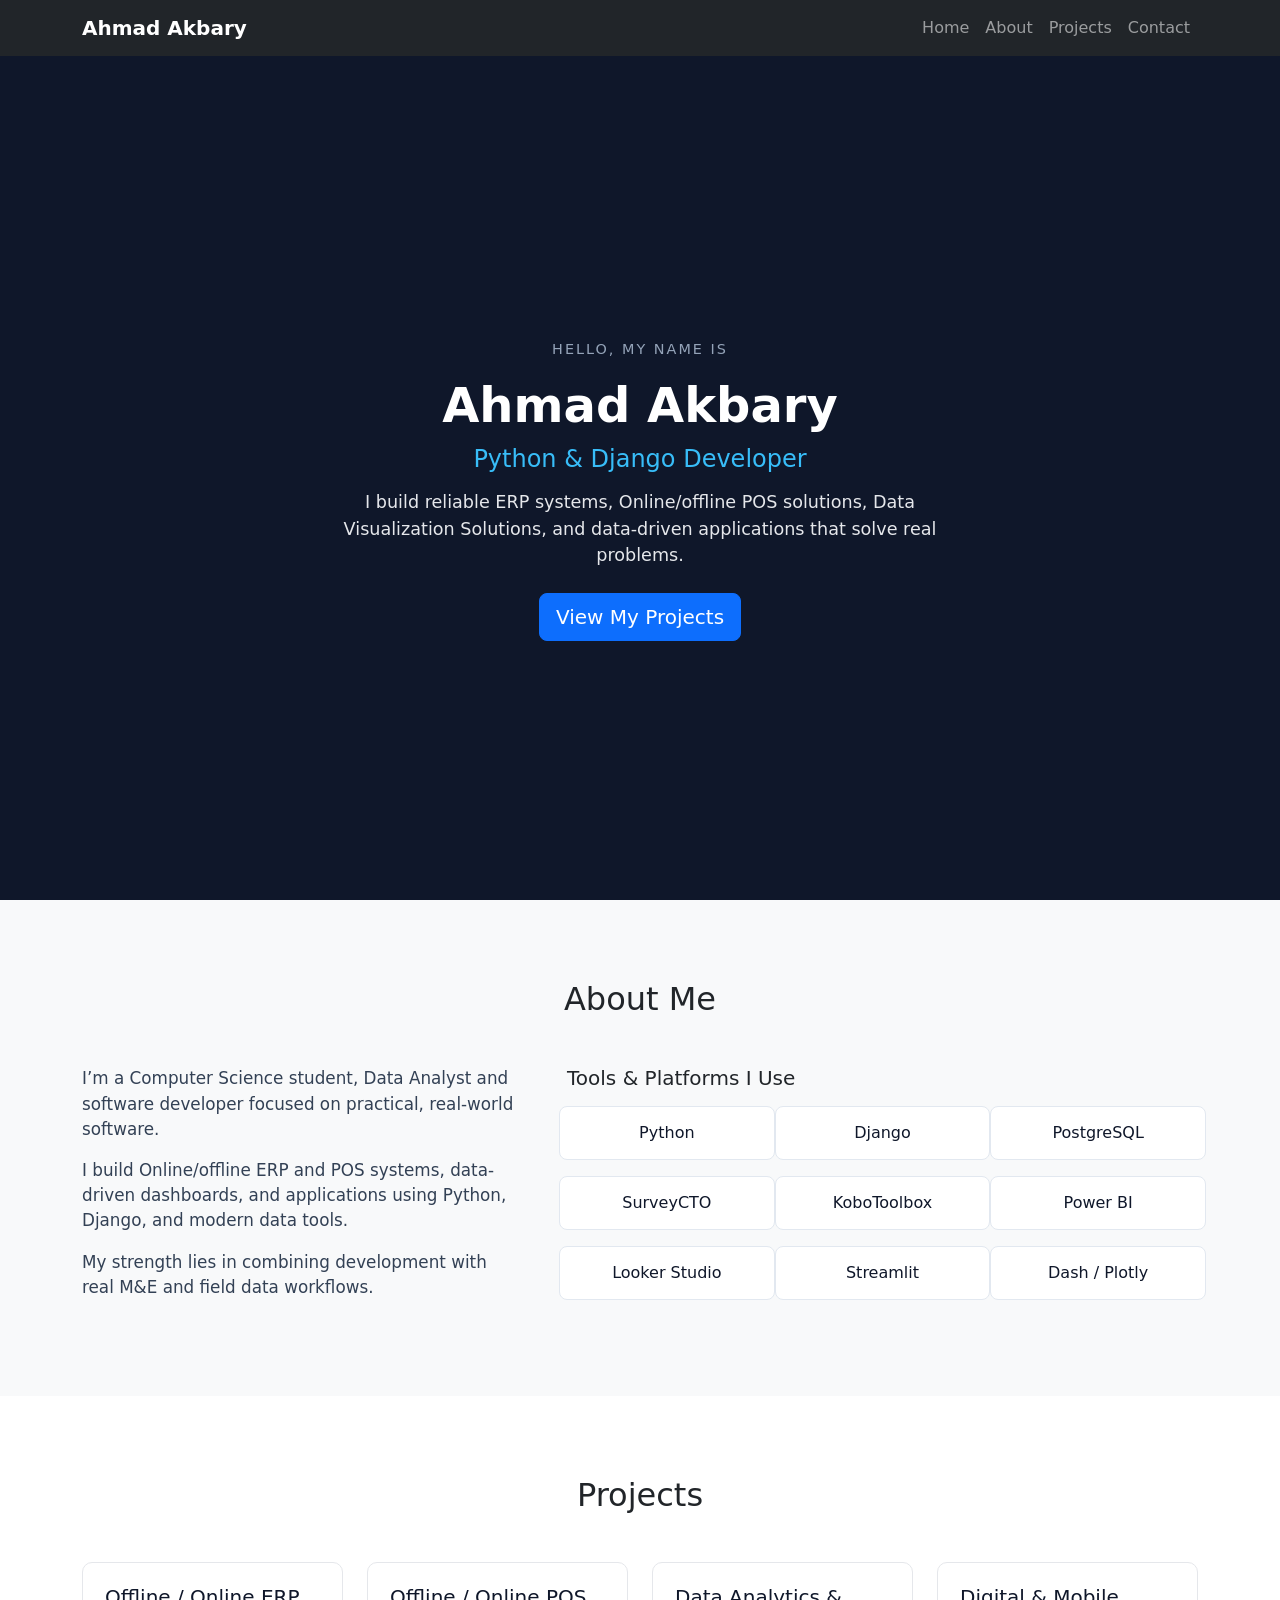
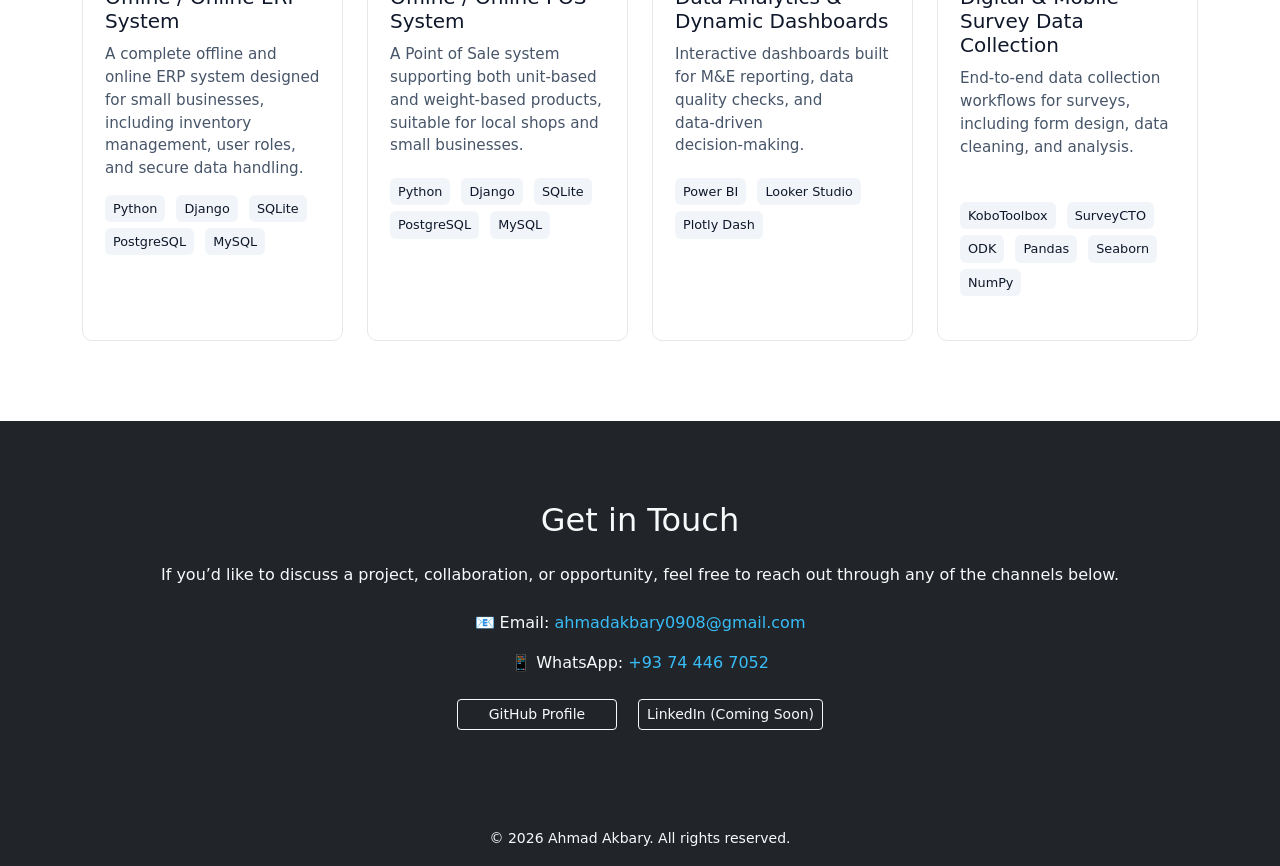
==== index.html @ eafe8f6f "Improve contact section with emai, WhatsApp, and github profile" ====
<!DOCTYPE html>
<html lang="en">
<head>
    <meta charset="UTF-8">
    <meta name="viewport" content="width=device-width, initial-scale=1.0">

    <title>Ahmad Akbary | Portfolio</title>

    <!-- Bootstrap CSS -->
    <link
        href="https://cdn.jsdelivr.net/npm/bootstrap@5.3.3/dist/css/bootstrap.min.css"
        rel="stylesheet"
    >

    <!-- Custom CSS -->
    <link rel="stylesheet" href="css/style.css">
</head>
<body>

<!-- ================= NAVBAR ================= -->
<nav class="navbar navbar-expand-lg navbar-dark bg-dark fixed-top">
    <div class="container">
        <a class="navbar-brand fw-bold" href="#home">Ahmad Akbary</a>

        <button
            class="navbar-toggler"
            type="button"
            data-bs-toggle="collapse"
            data-bs-target="#navbarNav"
            aria-controls="navbarNav"
            aria-expanded="false"
            aria-label="Toggle navigation"
        >
            <span class="navbar-toggler-icon"></span>
        </button>

        <div class="collapse navbar-collapse" id="navbarNav">
            <ul class="navbar-nav ms-auto">
                <li class="nav-item">
                    <a class="nav-link" href="#home">Home</a>
                </li>
                <li class="nav-item">
                    <a class="nav-link" href="#about">About</a>
                </li>
                <li class="nav-item">
                    <a class="nav-link" href="#projects">Projects</a>
                </li>
                <li class="nav-item">
                    <a class="nav-link" href="#contact">Contact</a>
                </li>
            </ul>
        </div>
    </div>
</nav>

<!-- ================= HERO SECTION ================= -->
<section id="home" class="hero-section d-flex align-items-center">
    <div class="container text-center">
        <p class="hero-intro">Hello, my name is</p>

        <h1 class="hero-name">Ahmad Akbary</h1>

        <h2 class="hero-role">
            Python & Django Developer
        </h2>

        <p class="hero-desc mt-3">
            I build reliable ERP systems, Online/offline POS solutions, Data Visualization Solutions,
            and data-driven applications that solve real problems.
        </p>

        <a href="#projects" class="btn btn-primary btn-lg mt-4">
            View My Projects
        </a>
    </div>
</section>


<!-- ================= ABOUT SECTION ================= -->
<section id="about" class="section-padding bg-light">
    <div class="container">
        <h2 class="text-center mb-5">About Me</h2>

        <div class="row g-5">
            <!-- LEFT: Text -->
            <div class="col-md-5">
                <p class="about-text">
                    I’m a Computer Science student, Data Analyst and software developer focused on practical,
                    real‑world software.
                </p>

                <p class="about-text">
                    I build Online/offline ERP and POS systems, data-driven dashboards, and applications
                    using Python, Django, and modern data tools.
                </p>

                <p class="about-text">
                    My strength lies in combining development with real M&E and field data workflows.
                </p>
            </div>

            <!-- RIGHT: Tools Grid -->
            <div class="col-md-7">
                <h5 class="mb-3">Tools & Platforms I Use</h5>

                <div class="row g-3 tools-grid">
                    <div class="col-6 col-md-4 tool-item">Python</div>
                    <div class="col-6 col-md-4 tool-item">Django</div>
                    <div class="col-6 col-md-4 tool-item">PostgreSQL</div>

                    <div class="col-6 col-md-4 tool-item">SurveyCTO</div>
                    <div class="col-6 col-md-4 tool-item">KoboToolbox</div>
                    <div class="col-6 col-md-4 tool-item">Power BI</div>

                    <div class="col-6 col-md-4 tool-item">Looker Studio</div>
                    <div class="col-6 col-md-4 tool-item">Streamlit</div>
                    <div class="col-6 col-md-4 tool-item">Dash / Plotly</div>
                </div>
            </div>
        </div>
    </div>
</section>


<!-- ================= PROJECTS SECTION ================= -->
<section id="projects" class="section-padding">
    <div class="container">
        <h2 class="text-center mb-5">Projects</h2>

        <div class="row g-4">

            <!-- Project 1 -->
            <div class="col-md-6 col-lg-3">
                <div class="project-card h-100">
                    <h5>Offline / Online ERP System</h5>
                    <p class="project-desc">
                        A complete offline and online ERP system designed for small businesses,
                        including inventory management, user roles, and secure data handling.
                    </p>
                    <p class="project-tech">
                        <span>Python</span>
                        <span>Django</span>
                        <span>SQLite</span>
                        <span>PostgreSQL</span>
                        <span>MySQL</span>
                    </p>
                </div>
            </div>

            <!-- Project 2 -->
            <div class="col-md-6 col-lg-3">
                <div class="project-card h-100">
                    <h5>Offline / Online POS System</h5>
                    <p class="project-desc">
                        A Point of Sale system supporting both unit‑based and weight‑based products,
                        suitable for local shops and small businesses.
                    </p>
                    <p class="project-tech">
                        <span>Python</span>
                        <span>Django</span>
                        <span>SQLite</span>
                        <span>PostgreSQL</span>
                        <span>MySQL</span>
                    </p>
                </div>
            </div>

            <!-- Project 3 -->
            <div class="col-md-6 col-lg-3">
                <div class="project-card h-100">
                    <h5>Data Analytics & Dynamic Dashboards</h5>
                    <p class="project-desc">
                        Interactive dashboards built for M&E reporting, data quality checks,
                        and data‑driven decision‑making.
                    </p>
                    <p class="project-tech">
                        <span>Power BI</span>
                        <span>Looker Studio</span>
                        <span>Plotly Dash</span>
                    </p>
                </div>
            </div>

            <!-- Project 4 -->
            <div class="col-md-6 col-lg-3">
                <div class="project-card h-100">
                    <h5>Digital & Mobile Survey Data Collection</h5>
                    <p class="project-desc">
                        End‑to‑end data collection workflows for surveys, including form design,
                        data cleaning, and analysis.
                    </p>
                    <p class="project-tech">
                        <span>KoboToolbox</span>
                        <span>SurveyCTO</span>
                        <span>ODK</span>
                        <span>Pandas</span>
                        <span>Seaborn</span>
                        <span>NumPy</span>
                    </p>
                </div>
            </div>

        </div>
    </div>
</section>

<!-- ================= CONTACT SECTION ================= -->
<section id="contact" class="section-padding bg-dark text-light">
    <div class="container text-center">
        <h2 class="mb-4">Get in Touch</h2>

        <p class="mb-3">
            If you’d like to discuss a project, collaboration, or opportunity,
            feel free to reach out through any of the channels below.
        </p>

        <div class="contact-info mt-4">
            <p>
                📧 Email:
                <a href="mailto:ahmadakbary0908@gmail.com" class="contact-link">
                    ahmadakbary0908@gmail.com
                </a>
            </p>

            <p>
                📱 WhatsApp:
                <a href="https://wa.me/93744467052" class="contact-link">
                    +93 74 446 7052
                </a>
            </p>
        </div>

        <div class="contact-buttons mt-4">
            <a
                href="https://github.com/ahmad0908-PSR"
                target="_blank"
                class="btn btn-outline-light btn-sm mx-2"
            >
                GitHub Profile
            </a>

            <a
                href="#"
                class="btn btn-outline-light btn-sm mx-2"
            >
                LinkedIn (Coming Soon)
            </a>
        </div>
    </div>
</section>

<!-- ================= FOOTER ================= -->
<footer class="bg-dark text-light text-center py-3">
    <small>© 2026 Ahmad Akbary. All rights reserved.</small>
</footer>

<!-- Bootstrap JS -->
<script
    src="https://cdn.jsdelivr.net/npm/bootstrap@5.3.3/dist/js/bootstrap.bundle.min.js">
</script>

<!-- Custom JS -->
<script src="js/main.js"></script>

</body>
</html>
---- css/style.css ----
/* ===== GENERAL SECTIONS ===== */

.section-padding {
    padding: 80px 20px;
}

.about-text {
    max-width: 700px;
    font-size: 1.1rem;
    margin: 0 auto;
}

/* ===== HERO SECTION ===== */

.hero-section {
    min-height: 100vh;
    padding-top: 80px; /* space for fixed navbar */
    background-color: #0f172a; /* dark professional blue */
    color: #ffffff;
}

.hero-intro {
    font-size: 0.9rem;
    letter-spacing: 2px;
    text-transform: uppercase;
    color: #94a3b8;
}

.hero-name {
    font-size: 3rem;
    font-weight: 700;
    margin: 10px 0;
}

.hero-role {
    font-size: 1.5rem;
    font-weight: 400;
    color: #38bdf8;
}

.hero-desc {
    max-width: 600px;
    margin: 0 auto;
    font-size: 1.1rem;
    color: #e5e7eb;
}

/* ===== ABOUT SECTION ===== */

.skills-list li {
    margin-bottom: 8px;
    font-size: 1rem;
}

.skills-list li {
    margin-bottom: 6px;
    color: #334155;
}

/* ===== ABOUT SECTION ===== */

.about-text {
    font-size: 1.05rem;
    margin-bottom: 1rem;
    color: #334155;
}

.tools-grid .tool-item {
    background: #ffffff;
    border: 1px solid #e2e8f0;
    border-radius: 8px;
    padding: 14px;
    text-align: center;
    font-weight: 500;
    color: #0f172a;
    transition: all 0.2s ease;
}

.tools-grid .tool-item:hover {
    background-color: #0f172a;
    color: #ffffff;
    transform: translateY(-3px);
}


/* ===== PROJECTS SECTION ===== */

.project-card {
    background: #ffffff;
    border: 1px solid #e5e7eb;
    border-radius: 10px;
    padding: 20px;
    transition: all 0.2s ease;
}

.project-card h5 {
    margin-bottom: 10px;
    color: #0f172a;
}

.project-desc {
    font-size: 0.95rem;
    color: #475569;
    margin-bottom: 15px;
}

.project-tech span {
    display: inline-block;
    background: #f1f5f9;
    color: #0f172a;
    font-size: 0.8rem;
    padding: 4px 8px;
    border-radius: 6px;
    margin-right: 6px;
    margin-bottom: 6px;
}

.project-card:hover {
    transform: translateY(-5px);
    box-shadow: 0 10px 25px rgba(0, 0, 0, 0.08);
}

.project-card {
    padding: 22px;
}

.project-desc {
    min-height: 120px;
}

/* ===== CONTACT SECTION ===== */

.contact-link {
    color: #38bdf8;
    text-decoration: none;
}

.contact-link:hover {
    text-decoration: underline;
}

.contact-buttons .btn {
    min-width: 160px;
}
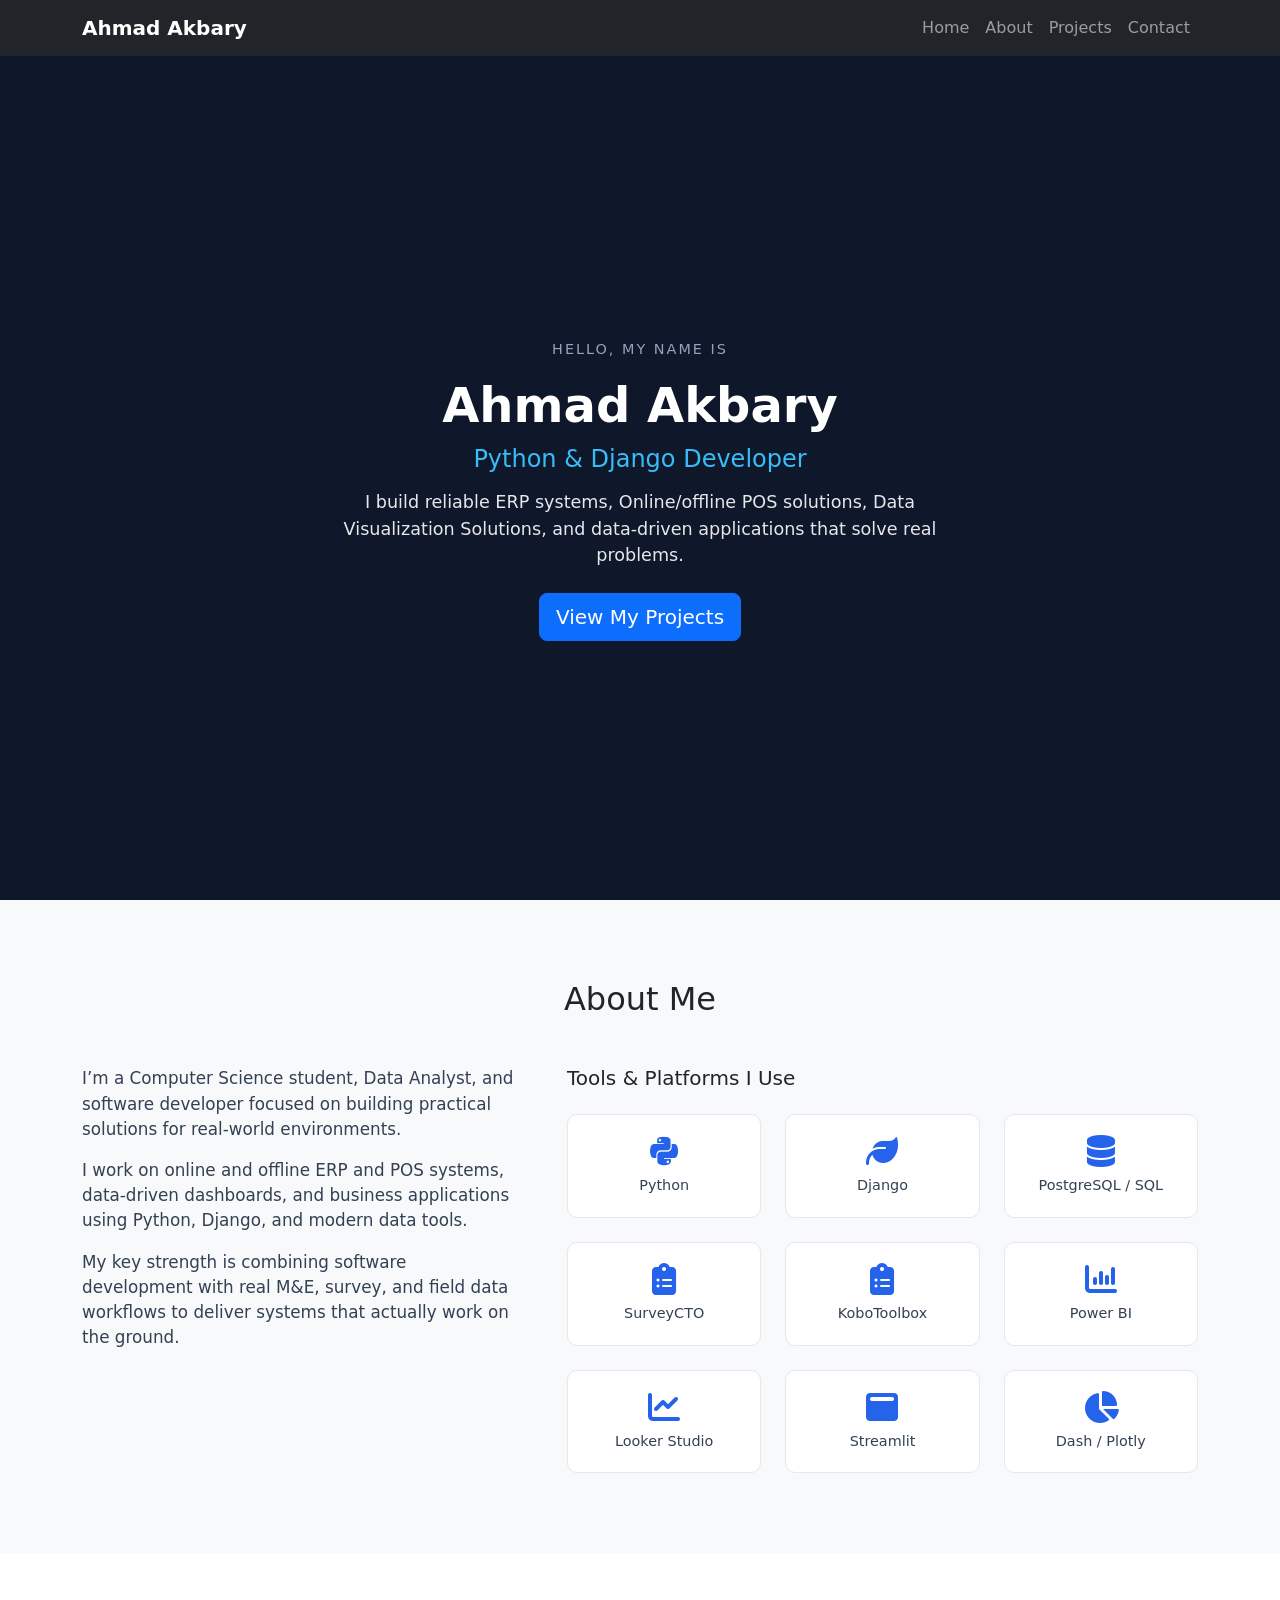
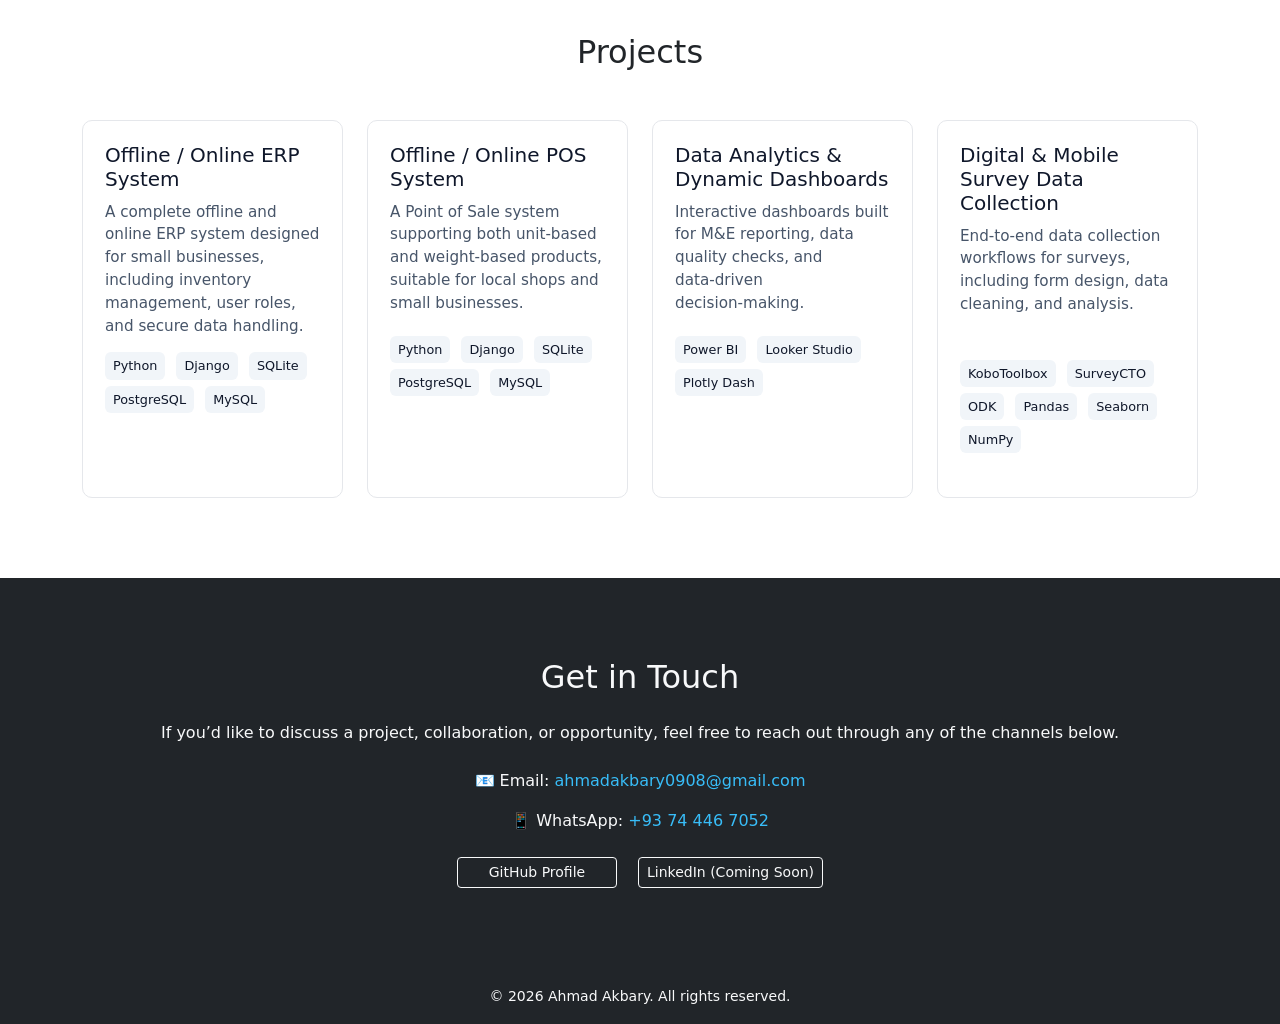
==== commit f3ba63bf: "Clean and refactor CSS structre" ====
--- a/index.html
+++ b/index.html
@@ -11,6 +11,12 @@
         href="https://cdn.jsdelivr.net/npm/bootstrap@5.3.3/dist/css/bootstrap.min.css"
         rel="stylesheet"
     >
+    <!-- Font Awesome Icons -->
+    <link
+        rel="stylesheet"
+        href="https://cdnjs.cloudflare.com/ajax/libs/font-awesome/6.5.2/css/all.min.css"
+    >
+
 
     <!-- Custom CSS -->
     <link rel="stylesheet" href="css/style.css">
@@ -82,45 +88,98 @@
         <h2 class="text-center mb-5">About Me</h2>
 
         <div class="row g-5">
-            <!-- LEFT: Text -->
+            <!-- LEFT: ABOUT TEXT -->
             <div class="col-md-5">
                 <p class="about-text">
-                    I’m a Computer Science student, Data Analyst and software developer focused on practical,
-                    real‑world software.
+                    I’m a Computer Science student, Data Analyst, and software developer focused on
+                    building practical solutions for real‑world environments.
                 </p>
 
                 <p class="about-text">
-                    I build Online/offline ERP and POS systems, data-driven dashboards, and applications
-                    using Python, Django, and modern data tools.
+                    I work on online and offline ERP and POS systems, data‑driven dashboards, and
+                    business applications using Python, Django, and modern data tools.
                 </p>
 
                 <p class="about-text">
-                    My strength lies in combining development with real M&E and field data workflows.
+                    My key strength is combining software development with real M&E, survey,
+                    and field data workflows to deliver systems that actually work on the ground.
                 </p>
             </div>
 
-            <!-- RIGHT: Tools Grid -->
+            <!-- RIGHT: TOOLS & PLATFORMS -->
             <div class="col-md-7">
-                <h5 class="mb-3">Tools & Platforms I Use</h5>
-
-                <div class="row g-3 tools-grid">
-                    <div class="col-6 col-md-4 tool-item">Python</div>
-                    <div class="col-6 col-md-4 tool-item">Django</div>
-                    <div class="col-6 col-md-4 tool-item">PostgreSQL</div>
-
-                    <div class="col-6 col-md-4 tool-item">SurveyCTO</div>
-                    <div class="col-6 col-md-4 tool-item">KoboToolbox</div>
-                    <div class="col-6 col-md-4 tool-item">Power BI</div>
-
-                    <div class="col-6 col-md-4 tool-item">Looker Studio</div>
-                    <div class="col-6 col-md-4 tool-item">Streamlit</div>
-                    <div class="col-6 col-md-4 tool-item">Dash / Plotly</div>
+                <h5 class="mb-4">Tools & Platforms I Use</h5>
+
+                <div class="row g-4 tools-grid">
+
+                    <div class="col-6 col-md-4">
+                        <div class="tool-item">
+                            <i class="fa-brands fa-python"></i>
+                            <span>Python</span>
+                        </div>
+                    </div>
+
+                    <div class="col-6 col-md-4">
+                        <div class="tool-item">
+                            <i class="fa-solid fa-leaf"></i>
+                            <span>Django</span>
+                        </div>
+                    </div>
+
+                    <div class="col-6 col-md-4">
+                        <div class="tool-item">
+                            <i class="fa-solid fa-database"></i>
+                            <span>PostgreSQL / SQL</span>
+                        </div>
+                    </div>
+
+                    <div class="col-6 col-md-4">
+                        <div class="tool-item">
+                            <i class="fa-solid fa-clipboard-list"></i>
+                            <span>SurveyCTO</span>
+                        </div>
+                    </div>
+
+                    <div class="col-6 col-md-4">
+                        <div class="tool-item">
+                            <i class="fa-solid fa-clipboard-list"></i>
+                            <span>KoboToolbox</span>
+                        </div>
+                    </div>
+
+                    <div class="col-6 col-md-4">
+                        <div class="tool-item">
+                            <i class="fa-solid fa-chart-column"></i>
+                            <span>Power BI</span>
+                        </div>
+                    </div>
+
+                    <div class="col-6 col-md-4">
+                        <div class="tool-item">
+                            <i class="fa-solid fa-chart-line"></i>
+                            <span>Looker Studio</span>
+                        </div>
+                    </div>
+
+                    <div class="col-6 col-md-4">
+                        <div class="tool-item">
+                            <i class="fa-solid fa-window-maximize"></i>
+                            <span>Streamlit</span>
+                        </div>
+                    </div>
+
+                    <div class="col-6 col-md-4">
+                        <div class="tool-item">
+                            <i class="fa-solid fa-chart-pie"></i>
+                            <span>Dash / Plotly</span>
+                        </div>
+                    </div>
+
                 </div>
             </div>
         </div>
     </div>
 </section>
-
 
 <!-- ================= PROJECTS SECTION ================= -->
 <section id="projects" class="section-padding">
--- a/css/style.css
+++ b/css/style.css
@@ -1,21 +1,15 @@
-/* ===== GENERAL SECTIONS ===== */
+/* ================= GENERAL ================= */
 
 .section-padding {
     padding: 80px 20px;
 }
 
-.about-text {
-    max-width: 700px;
-    font-size: 1.1rem;
-    margin: 0 auto;
-}
-
-/* ===== HERO SECTION ===== */
+/* ================= HERO SECTION ================= */
 
 .hero-section {
     min-height: 100vh;
     padding-top: 80px; /* space for fixed navbar */
-    background-color: #0f172a; /* dark professional blue */
+    background-color: #0f172a;
     color: #ffffff;
 }
 
@@ -45,19 +39,7 @@
     color: #e5e7eb;
 }
 
-/* ===== ABOUT SECTION ===== */
-
-.skills-list li {
-    margin-bottom: 8px;
-    font-size: 1rem;
-}
-
-.skills-list li {
-    margin-bottom: 6px;
-    color: #334155;
-}
-
-/* ===== ABOUT SECTION ===== */
+/* ================= ABOUT SECTION ================= */
 
 .about-text {
     font-size: 1.05rem;
@@ -65,31 +47,42 @@
     color: #334155;
 }
 
-.tools-grid .tool-item {
+/* Tool icons grid */
+
+.tool-item {
     background: #ffffff;
-    border: 1px solid #e2e8f0;
-    border-radius: 8px;
-    padding: 14px;
+    border: 1px solid #e5e7eb;
+    border-radius: 10px;
+    padding: 20px 10px;
     text-align: center;
-    font-weight: 500;
-    color: #0f172a;
     transition: all 0.2s ease;
 }
 
-.tools-grid .tool-item:hover {
-    background-color: #0f172a;
-    color: #ffffff;
-    transform: translateY(-3px);
+.tool-item i {
+    font-size: 2rem;
+    margin-bottom: 8px;
+    color: #2563eb;
 }
 
+.tool-item span {
+    display: block;
+    font-size: 0.9rem;
+    font-weight: 500;
+    color: #334155;
+}
 
-/* ===== PROJECTS SECTION ===== */
+.tool-item:hover {
+    transform: translateY(-4px);
+    box-shadow: 0 10px 24px rgba(0, 0, 0, 0.08);
+}
+
+/* ================= PROJECTS SECTION ================= */
 
 .project-card {
     background: #ffffff;
     border: 1px solid #e5e7eb;
     border-radius: 10px;
-    padding: 20px;
+    padding: 22px;
     transition: all 0.2s ease;
 }
 
@@ -102,6 +95,7 @@
     font-size: 0.95rem;
     color: #475569;
     margin-bottom: 15px;
+    min-height: 120px;
 }
 
 .project-tech span {
@@ -120,15 +114,7 @@
     box-shadow: 0 10px 25px rgba(0, 0, 0, 0.08);
 }
 
-.project-card {
-    padding: 22px;
-}
-
-.project-desc {
-    min-height: 120px;
-}
-
-/* ===== CONTACT SECTION ===== */
+/* ================= CONTACT SECTION ================= */
 
 .contact-link {
     color: #38bdf8;
@@ -141,4 +127,4 @@
 
 .contact-buttons .btn {
     min-width: 160px;
-}+}
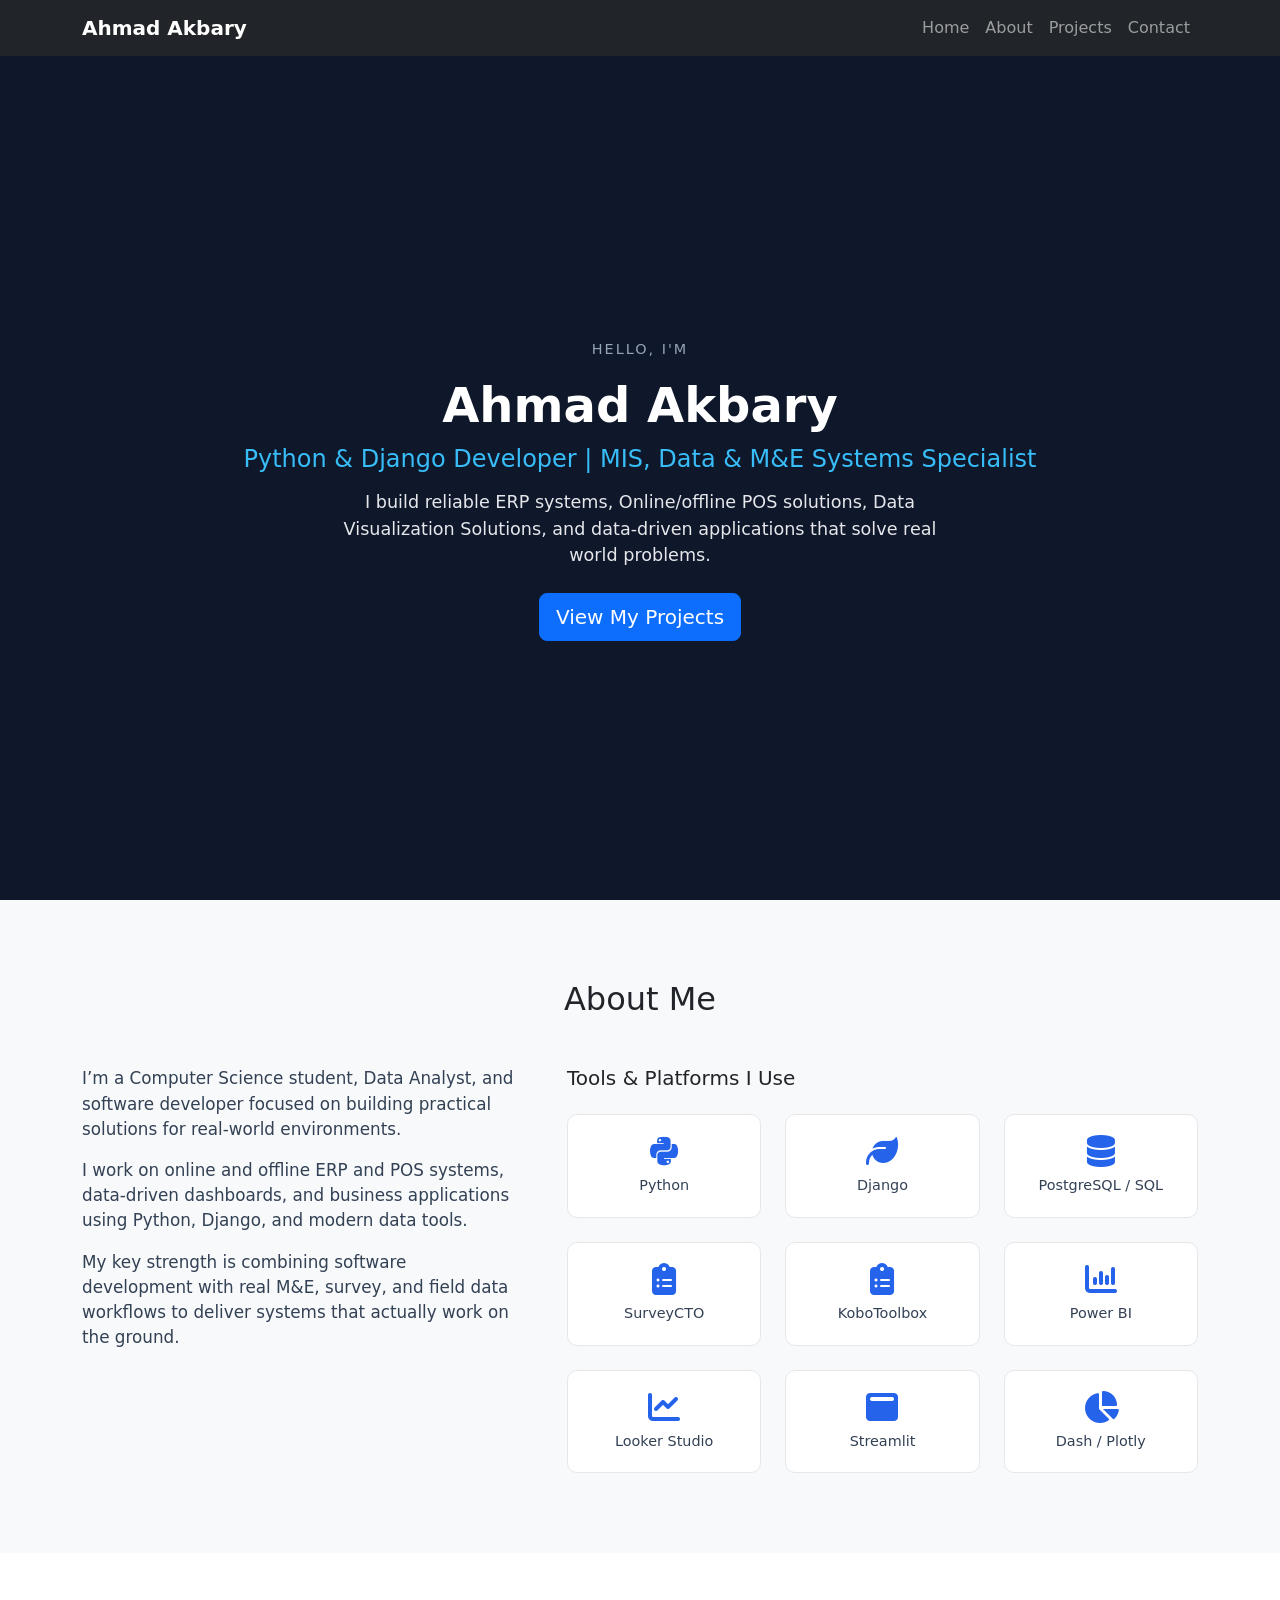
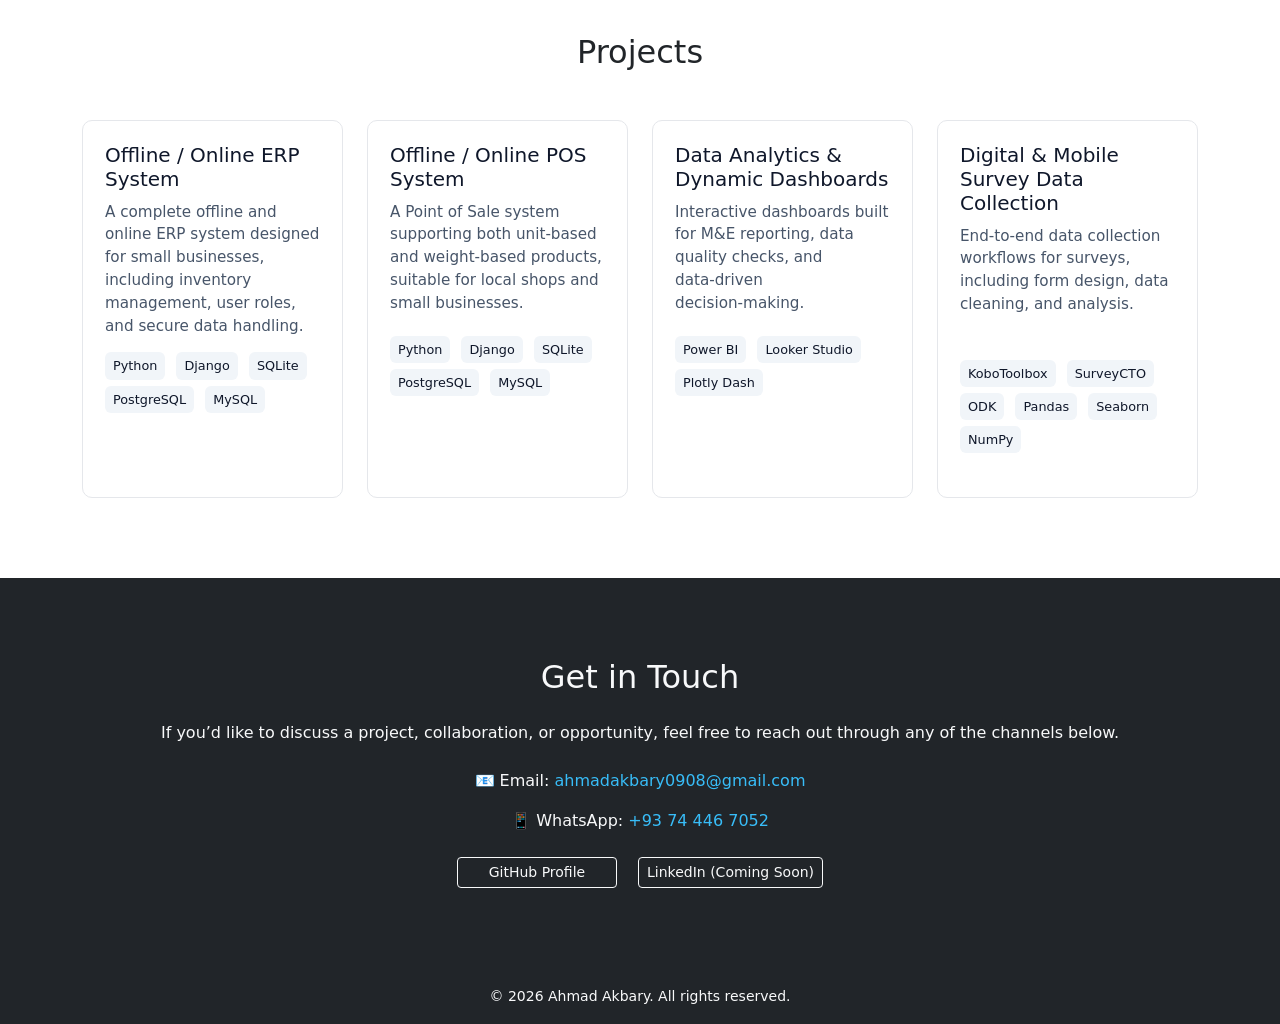
==== commit c9a2c93b: "Optimized hero section for python, Django, and Data roles" ====
--- a/index.html
+++ b/index.html
@@ -62,17 +62,17 @@
 <!-- ================= HERO SECTION ================= -->
 <section id="home" class="hero-section d-flex align-items-center">
     <div class="container text-center">
-        <p class="hero-intro">Hello, my name is</p>
+        <p class="hero-intro">Hello, I'm</p>
 
         <h1 class="hero-name">Ahmad Akbary</h1>
 
         <h2 class="hero-role">
-            Python & Django Developer
+            Python & Django Developer | MIS, Data & M&E Systems Specialist
         </h2>
 
         <p class="hero-desc mt-3">
             I build reliable ERP systems, Online/offline POS solutions, Data Visualization Solutions,
-            and data-driven applications that solve real problems.
+            and data-driven applications that solve real world problems.
         </p>
 
         <a href="#projects" class="btn btn-primary btn-lg mt-4">
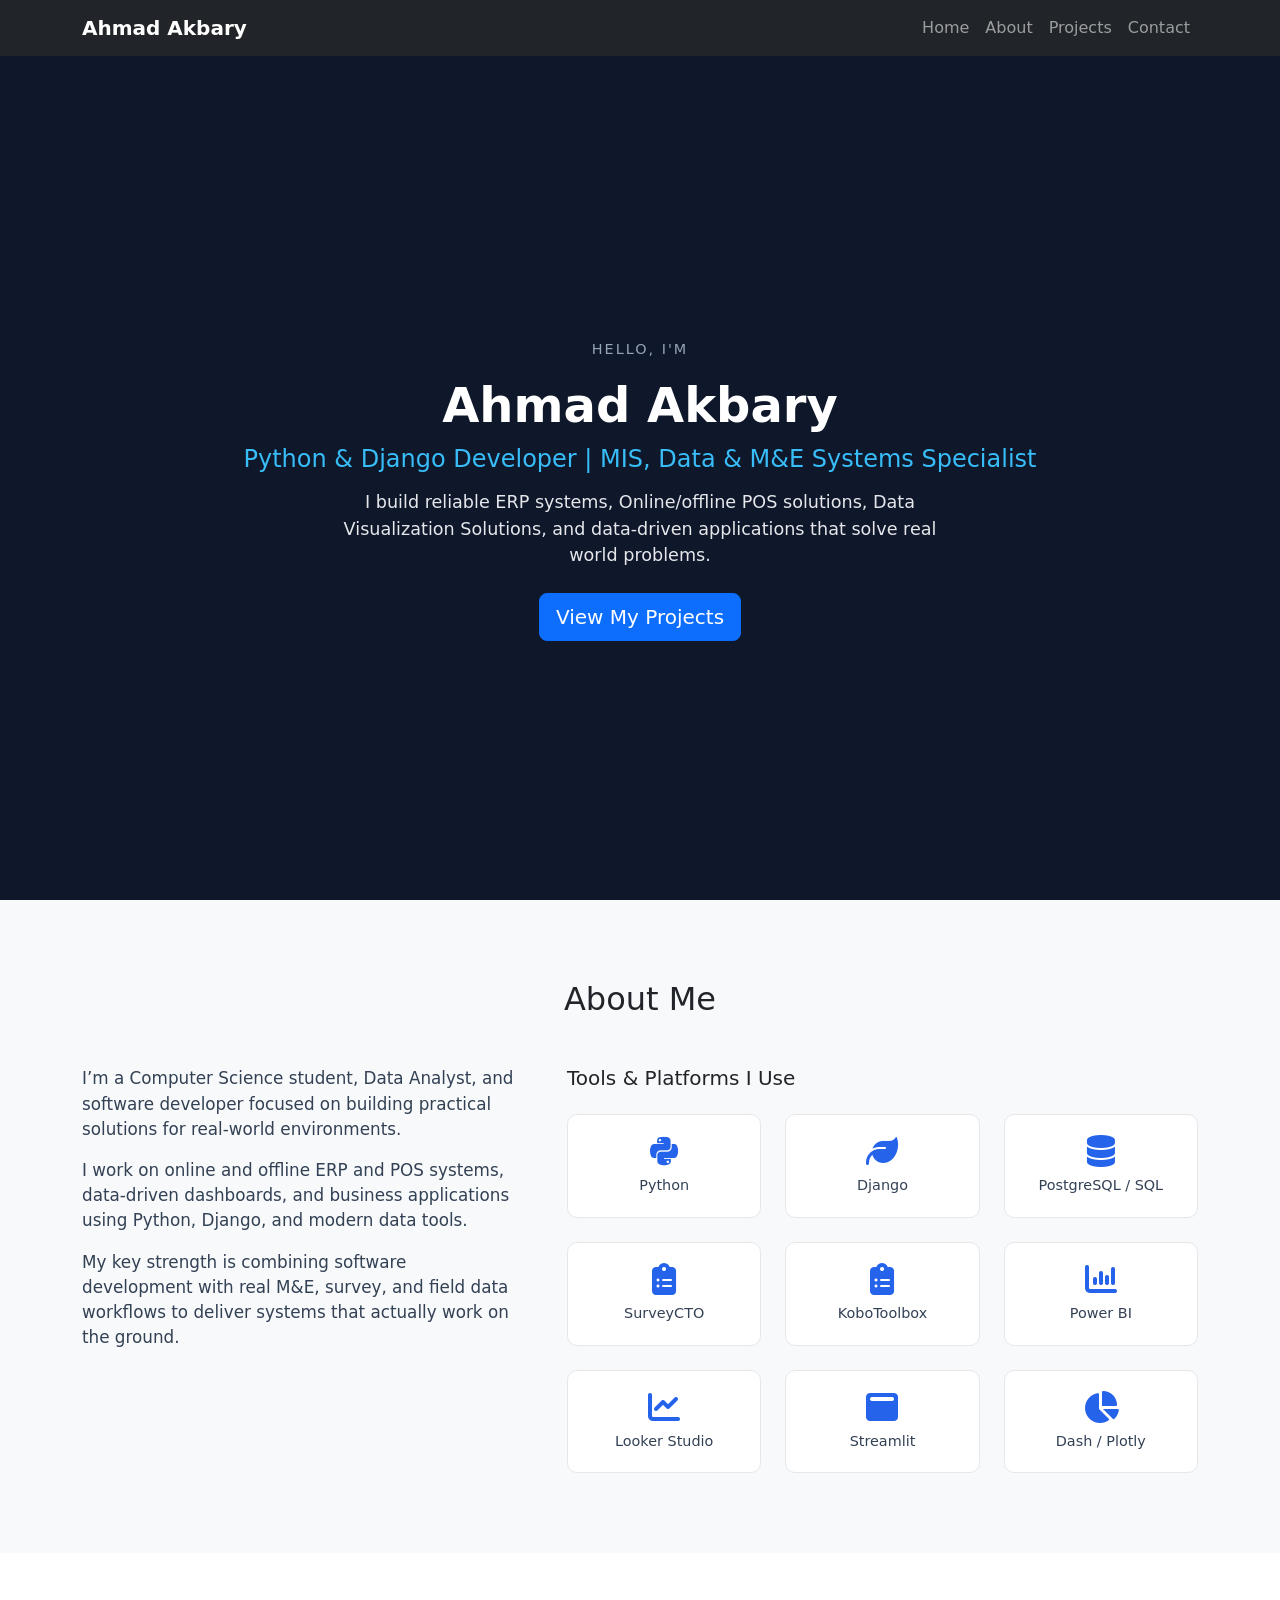
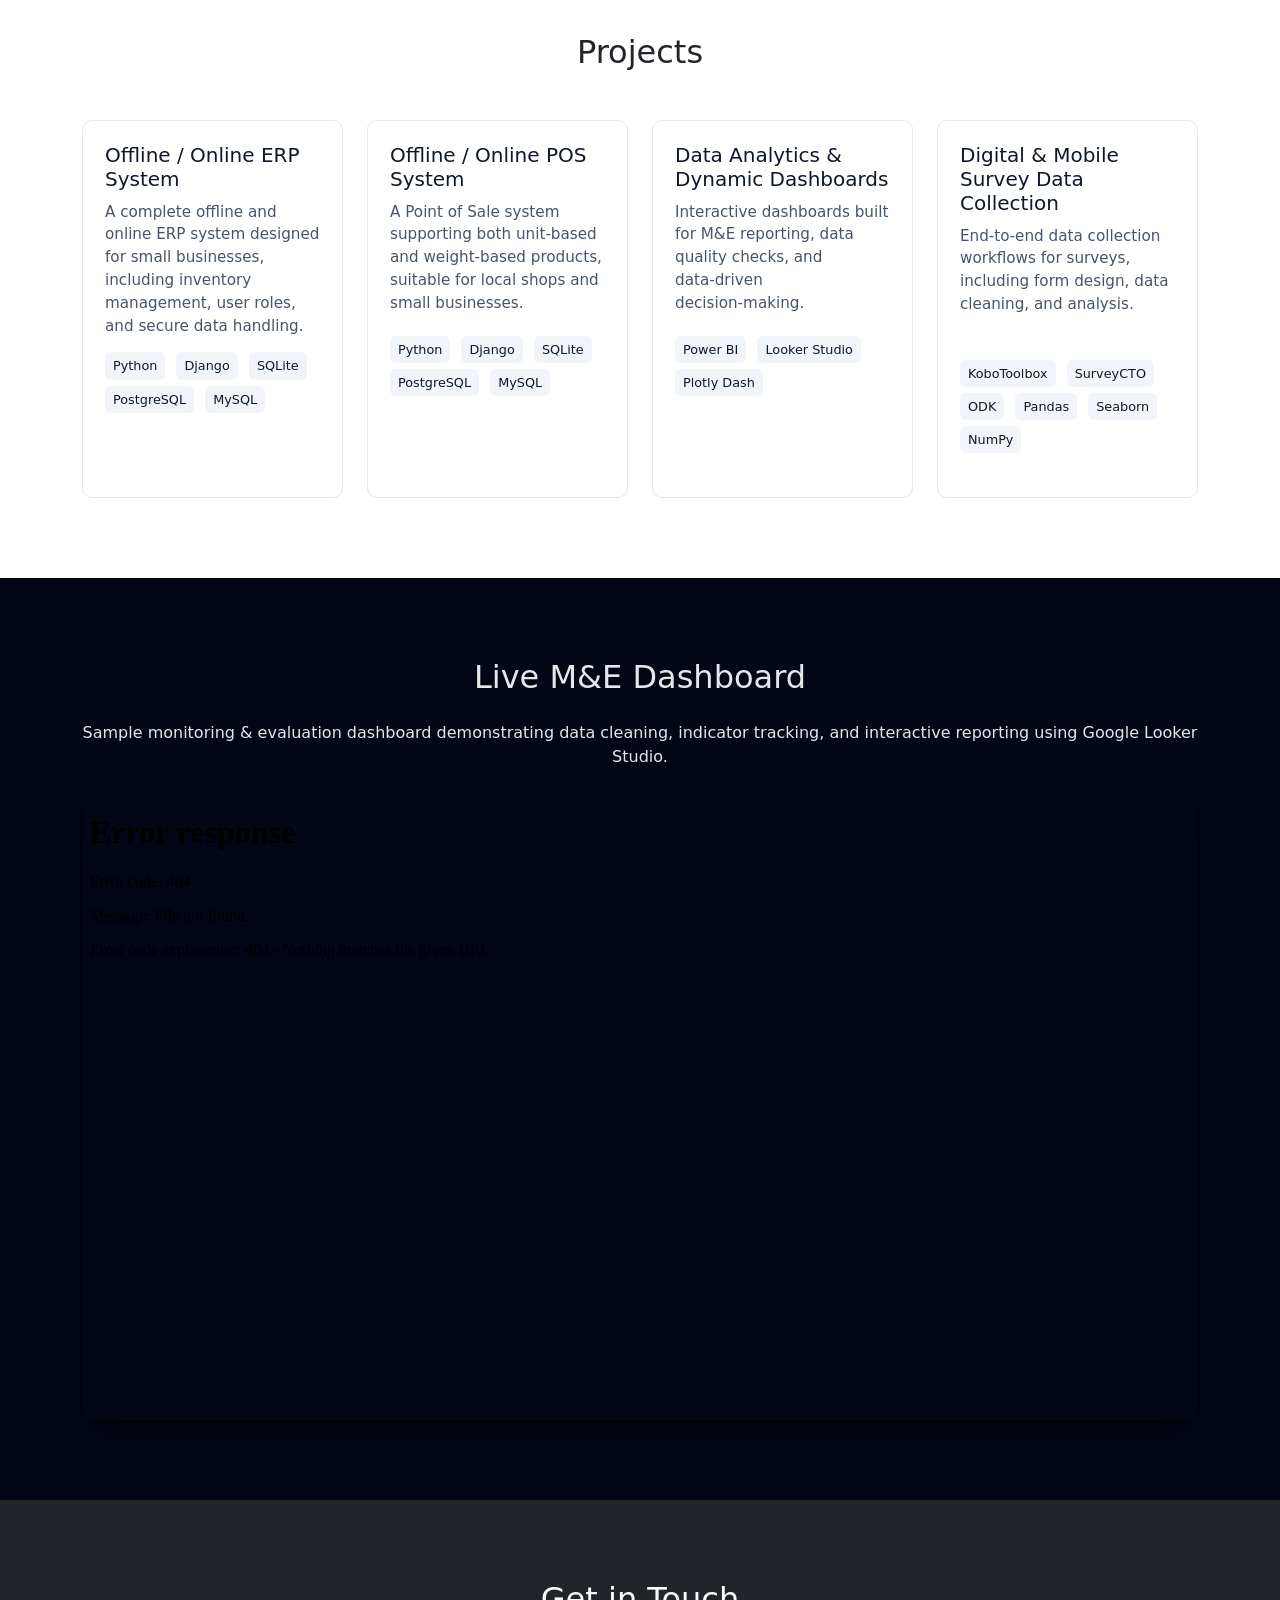
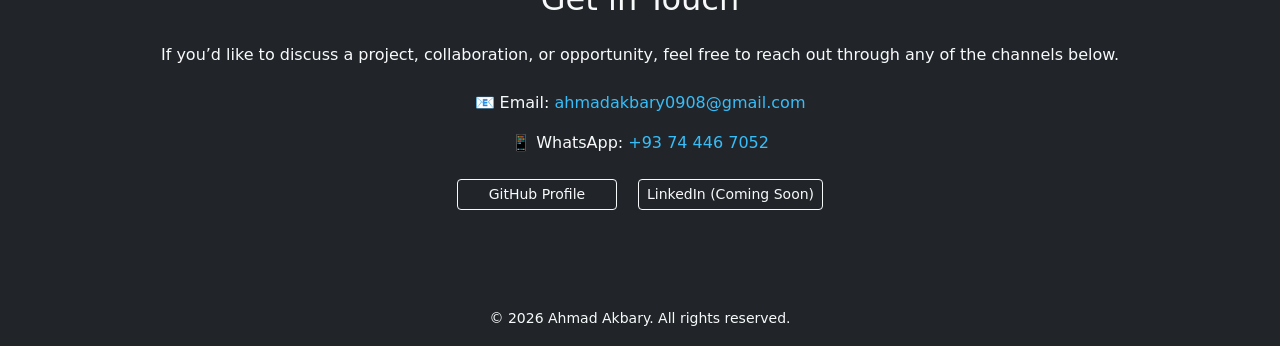
==== commit a3795f1c: "Style live M&E Dashboard Section with dark them, ready to embed the Google Looker studio iFrame" ====
--- a/index.html
+++ b/index.html
@@ -263,6 +263,29 @@
     </div>
 </section>
 
+
+<!-- ================= LIVE DASHBOARD SECTION ================= -->
+<section id="dashboard" class="section-padding dashboard-dark">
+    <div class="container">
+        <h2 class="text-center mb-4">Live M&amp;E Dashboard</h2>
+
+        <p class="text-center mb-4">
+            Sample monitoring & evaluation dashboard demonstrating data cleaning,
+            indicator tracking, and interactive reporting using Google Looker Studio.
+        </p>
+
+        <div class="ratio ratio-16x9">
+            <iframe
+                src="PASTE_YOUR_LOOKER_EMBED_URL_HERE"
+                frameborder="0"
+                style="border:0"
+                allowfullscreen>
+            </iframe>
+        </div>
+    </div>
+</section>
+
+
 <!-- ================= CONTACT SECTION ================= -->
 <section id="contact" class="section-padding bg-dark text-light">
     <div class="container text-center">
--- a/css/style.css
+++ b/css/style.css
@@ -128,3 +128,20 @@
 .contact-buttons .btn {
     min-width: 160px;
 }
+
+/* ================= LIVE DASHBOARD SECTION ================= */
+
+.dashboard-dark {
+    background-color: #020617; /* deep dark (matches analytics theme) */
+    color: #e5e7eb;
+}
+
+.dashboard-dark h2,
+.dashboard-dark p {
+    color: #e5e7eb;
+}
+
+.dashboard-dark iframe {
+    border-radius: 12px;
+    box-shadow: 0 15px 40px rgba(0, 0, 0, 0.6);
+}
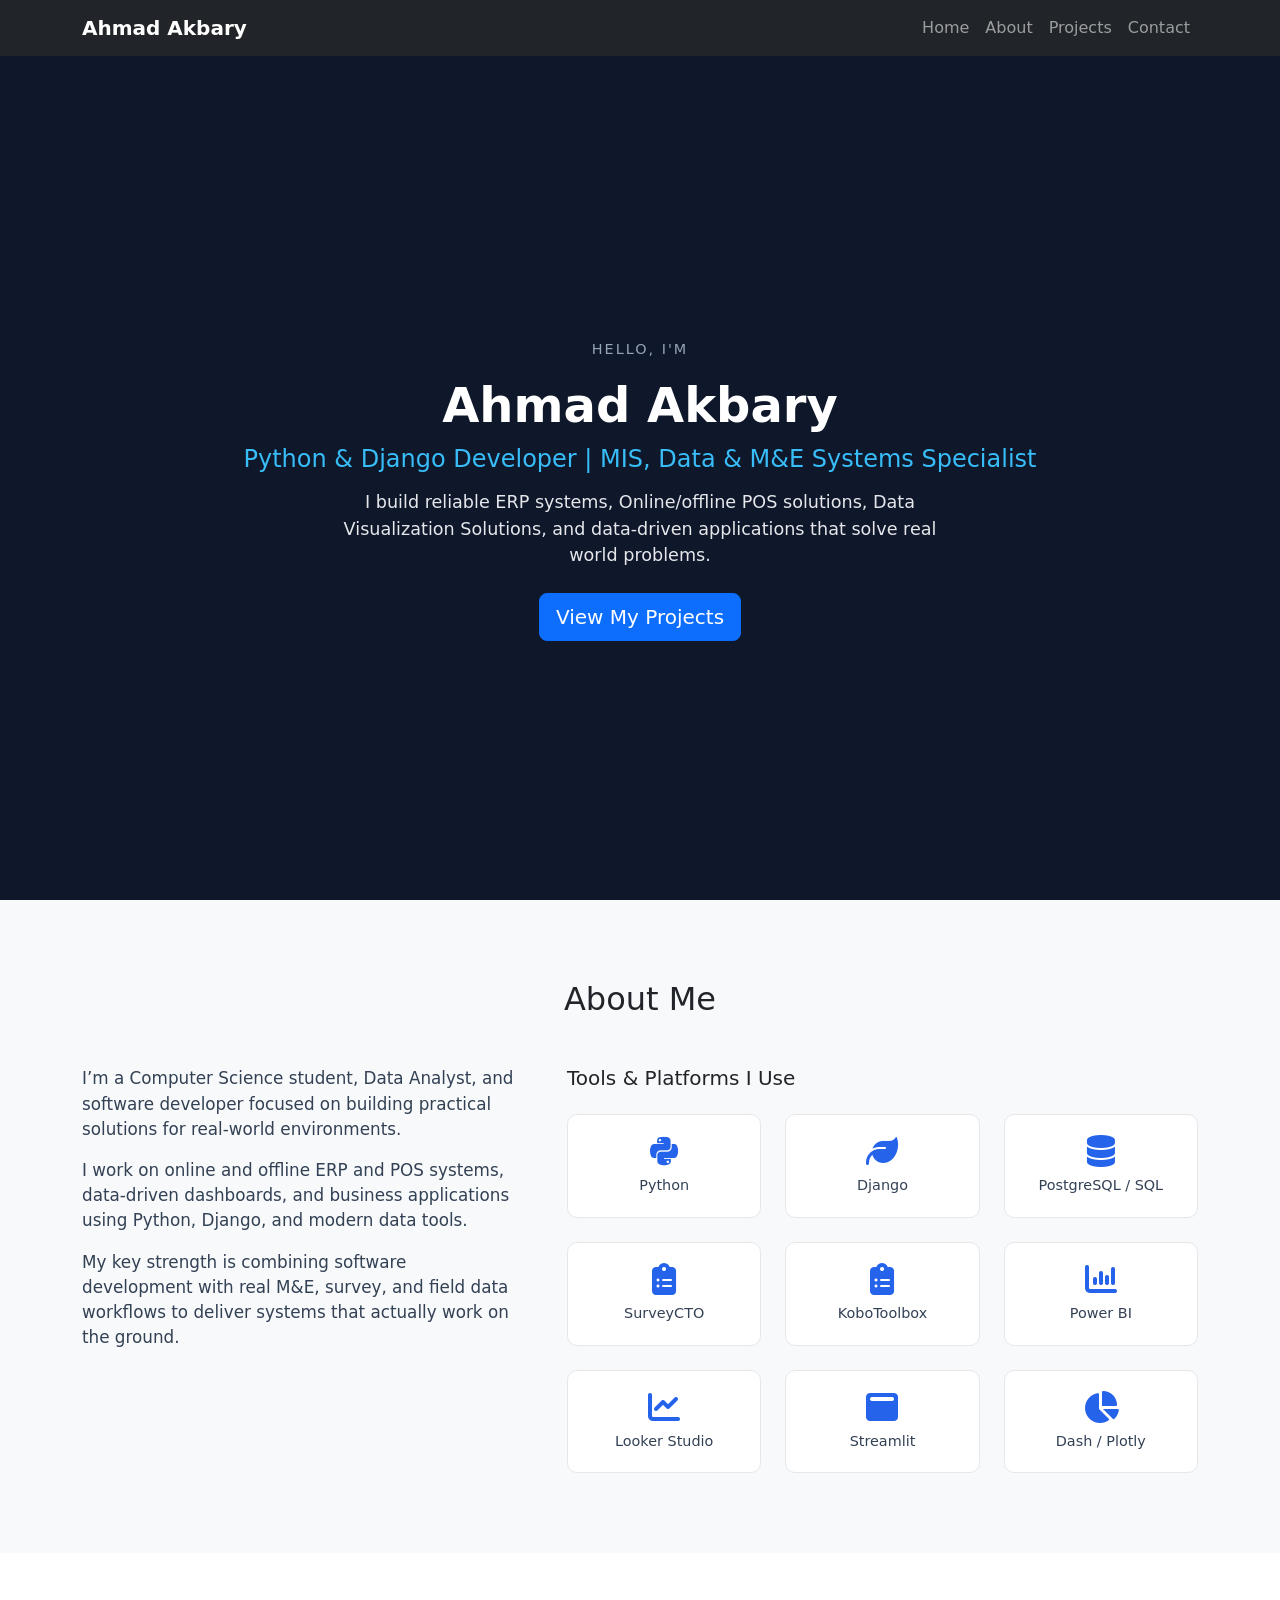
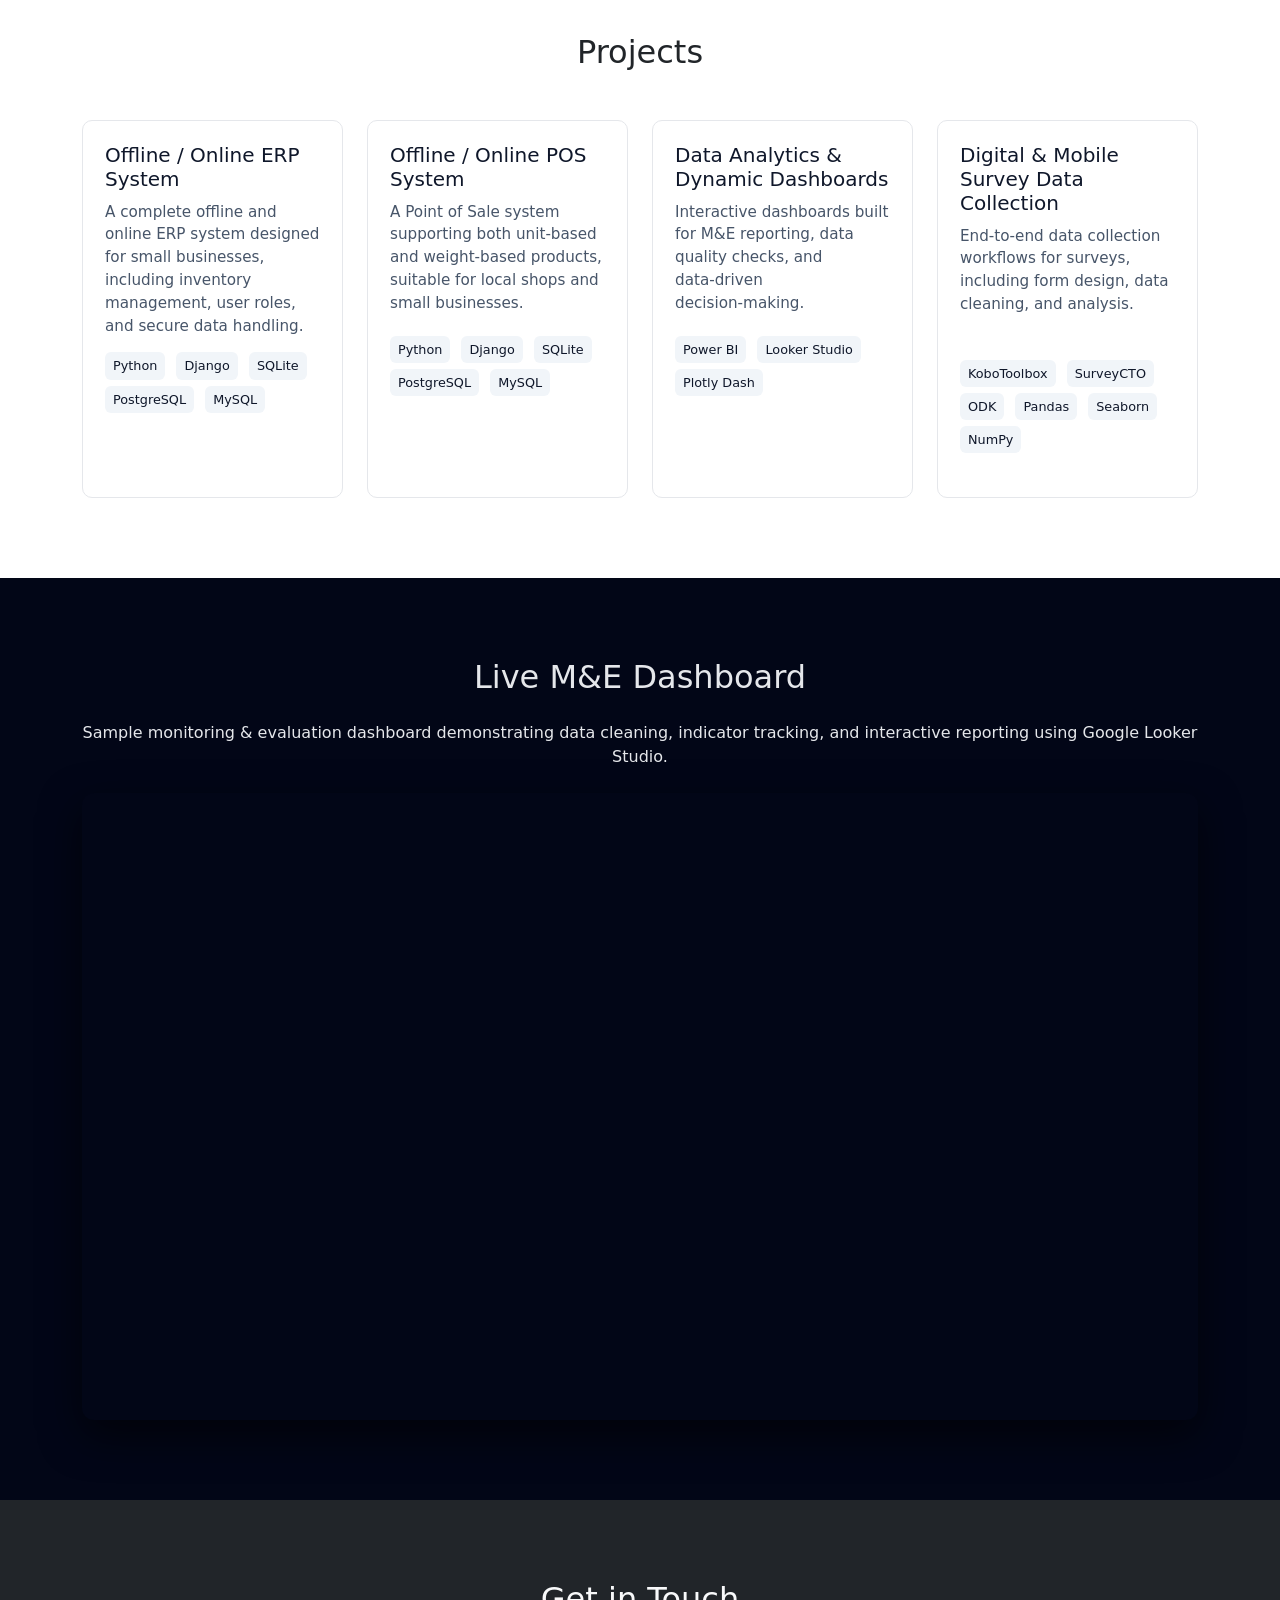
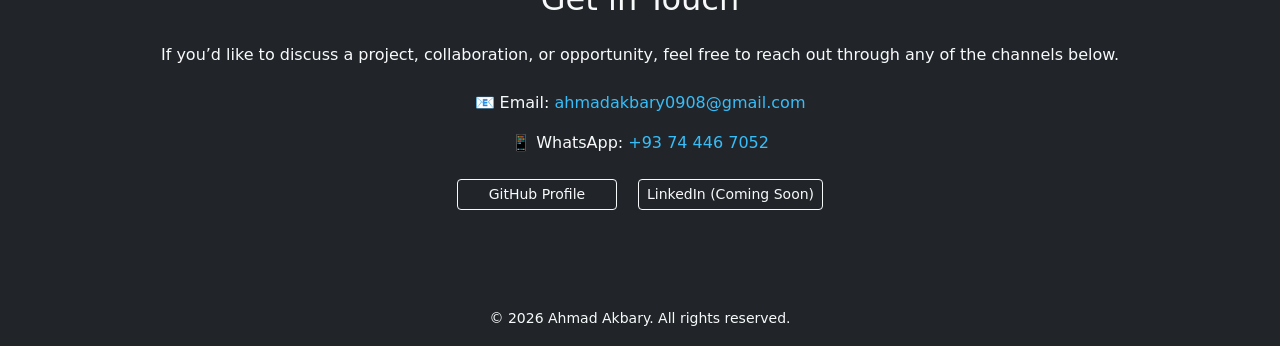
==== commit 3245d37e: "I added looker studio dashboard" ====
--- a/index.html
+++ b/index.html
@@ -276,7 +276,7 @@
 
         <div class="ratio ratio-16x9">
             <iframe
-                src="PASTE_YOUR_LOOKER_EMBED_URL_HERE"
+                src="https://datastudio.google.com/embed/reporting/070b472b-80cd-43c9-99ab-e2308eb7cfc6"
                 frameborder="0"
                 style="border:0"
                 allowfullscreen>
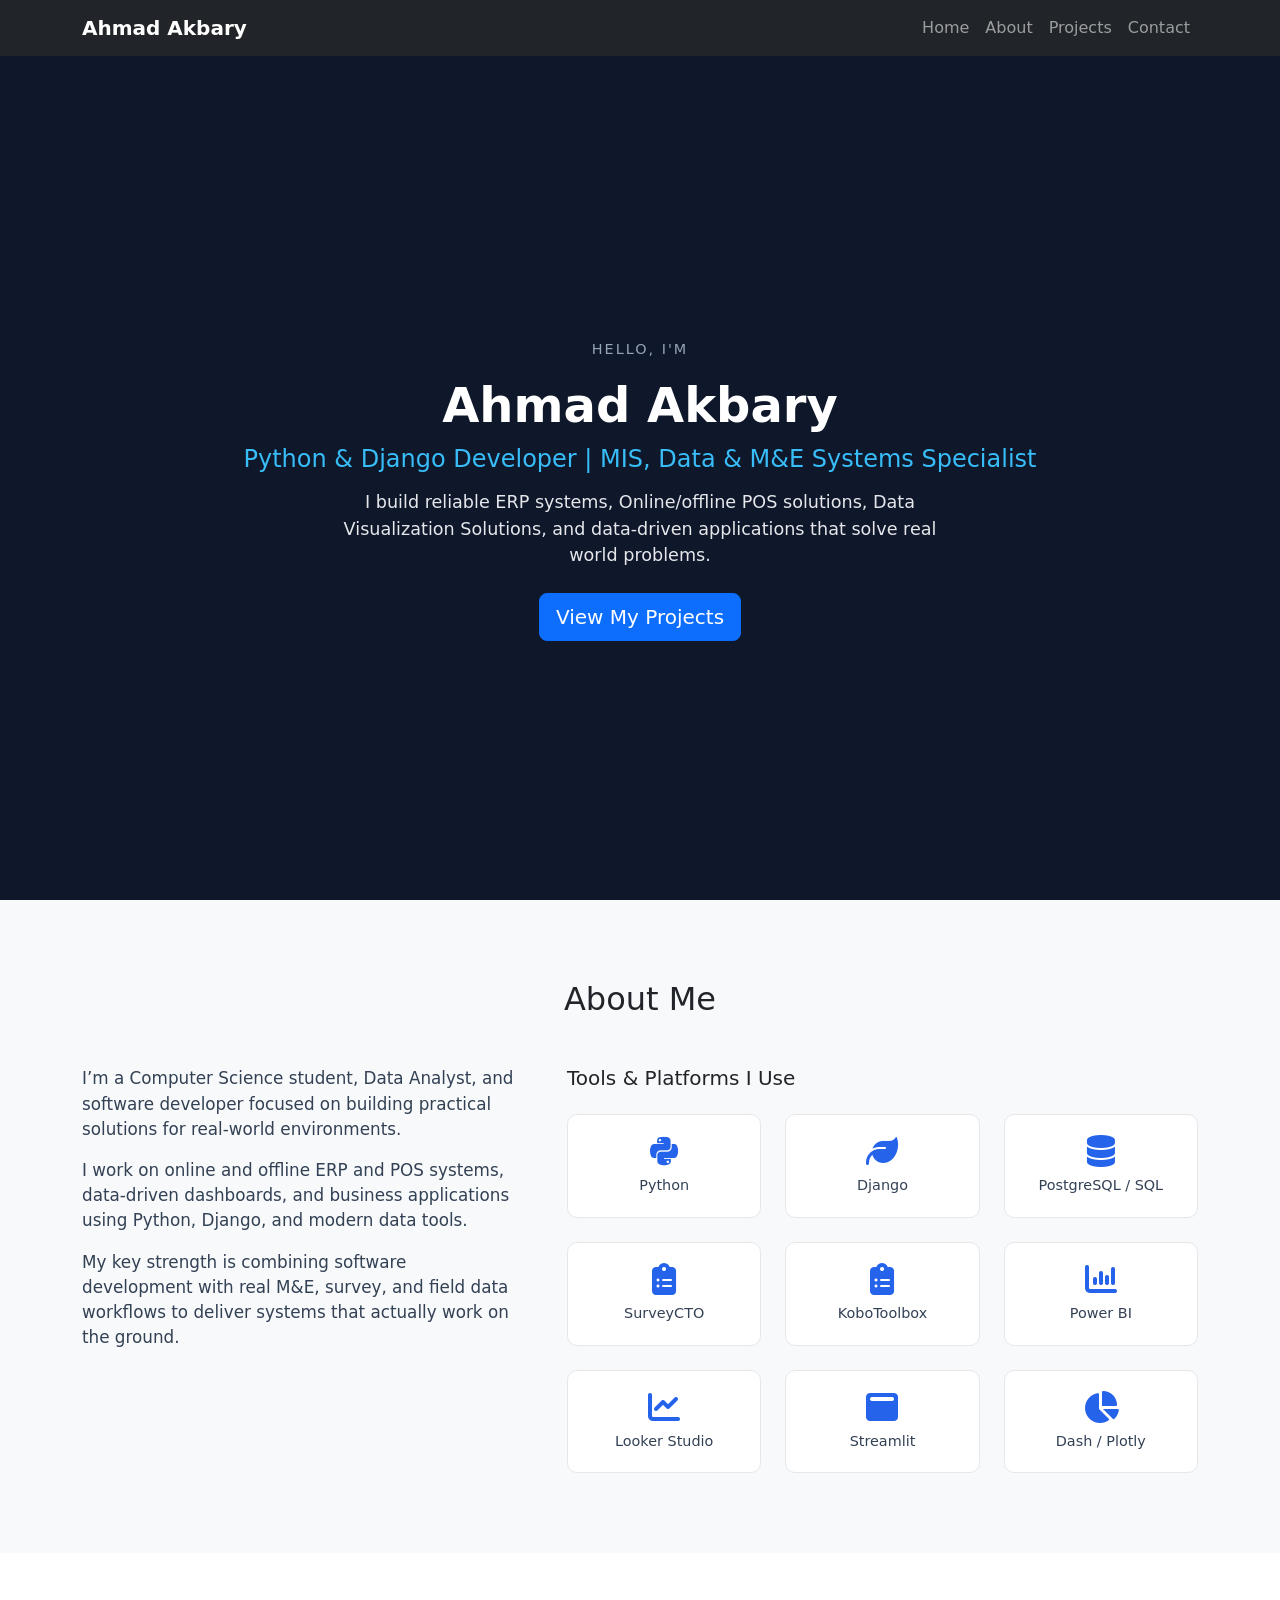
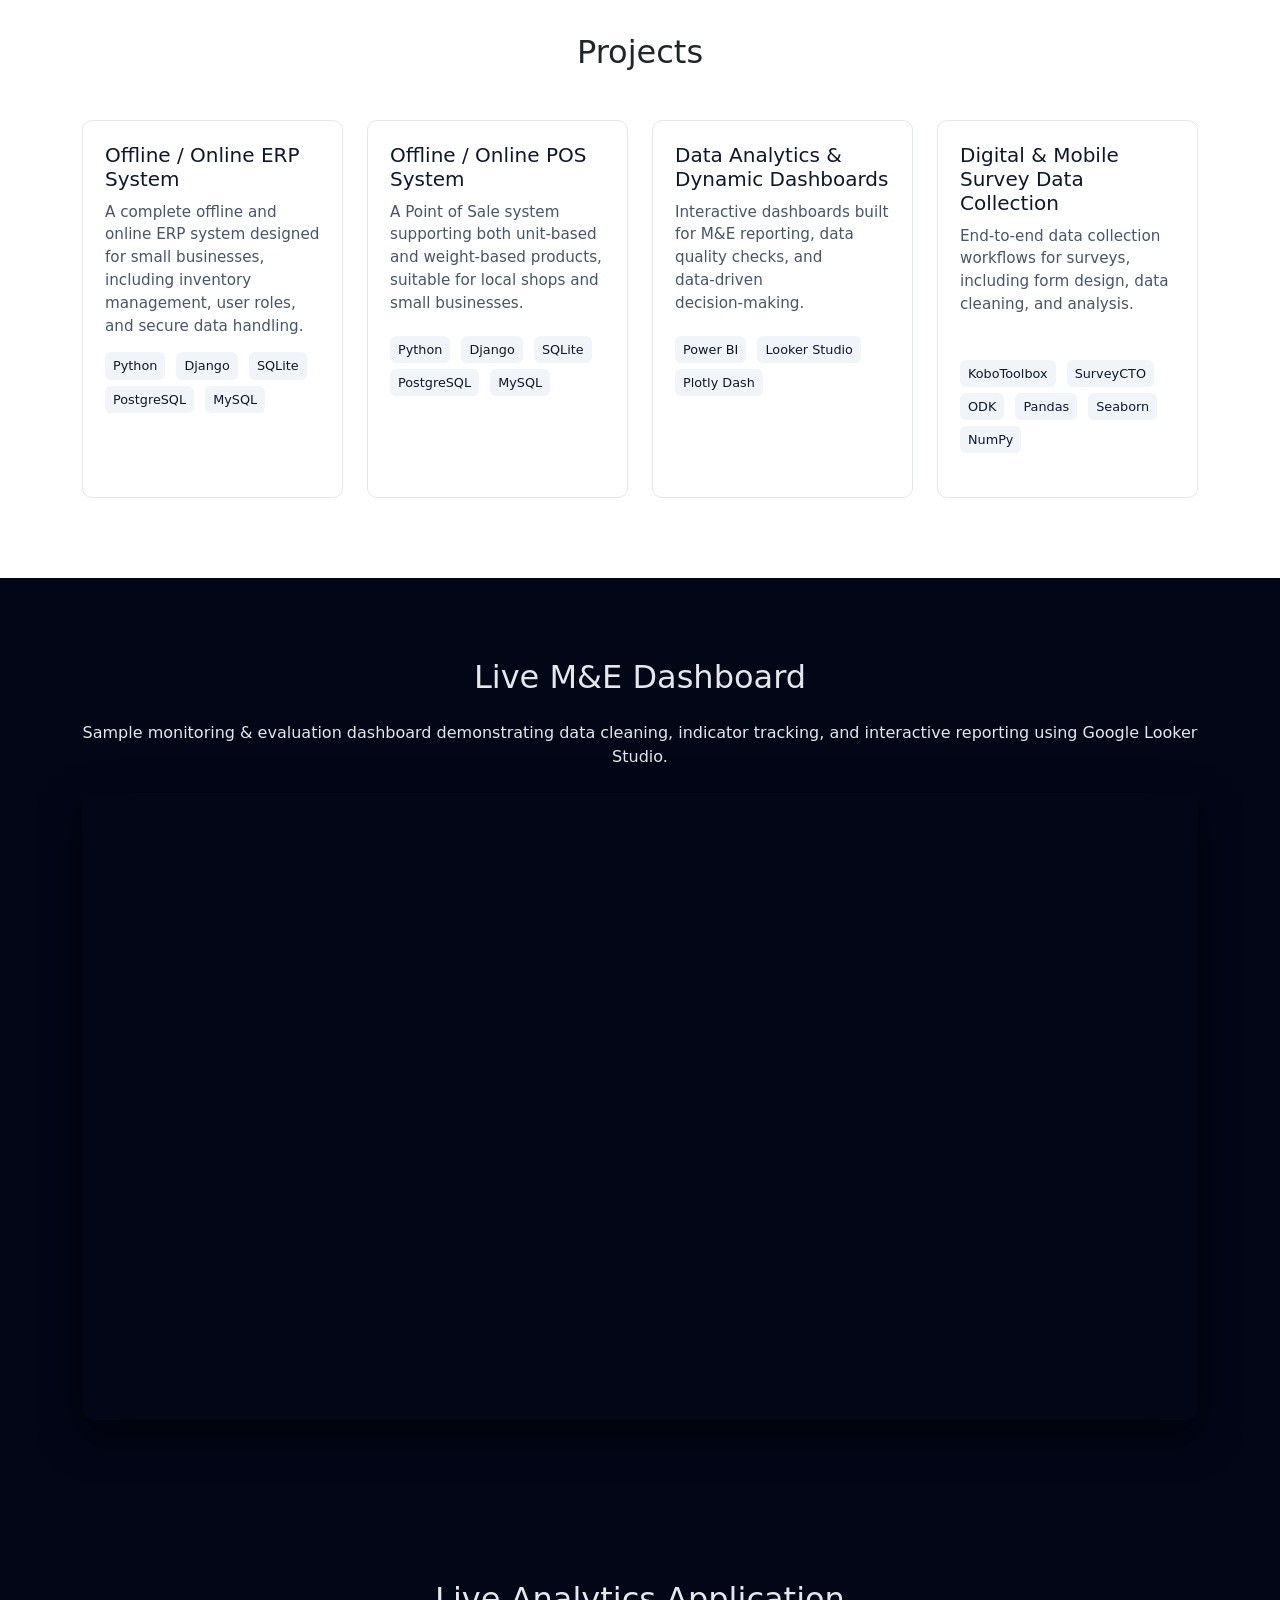
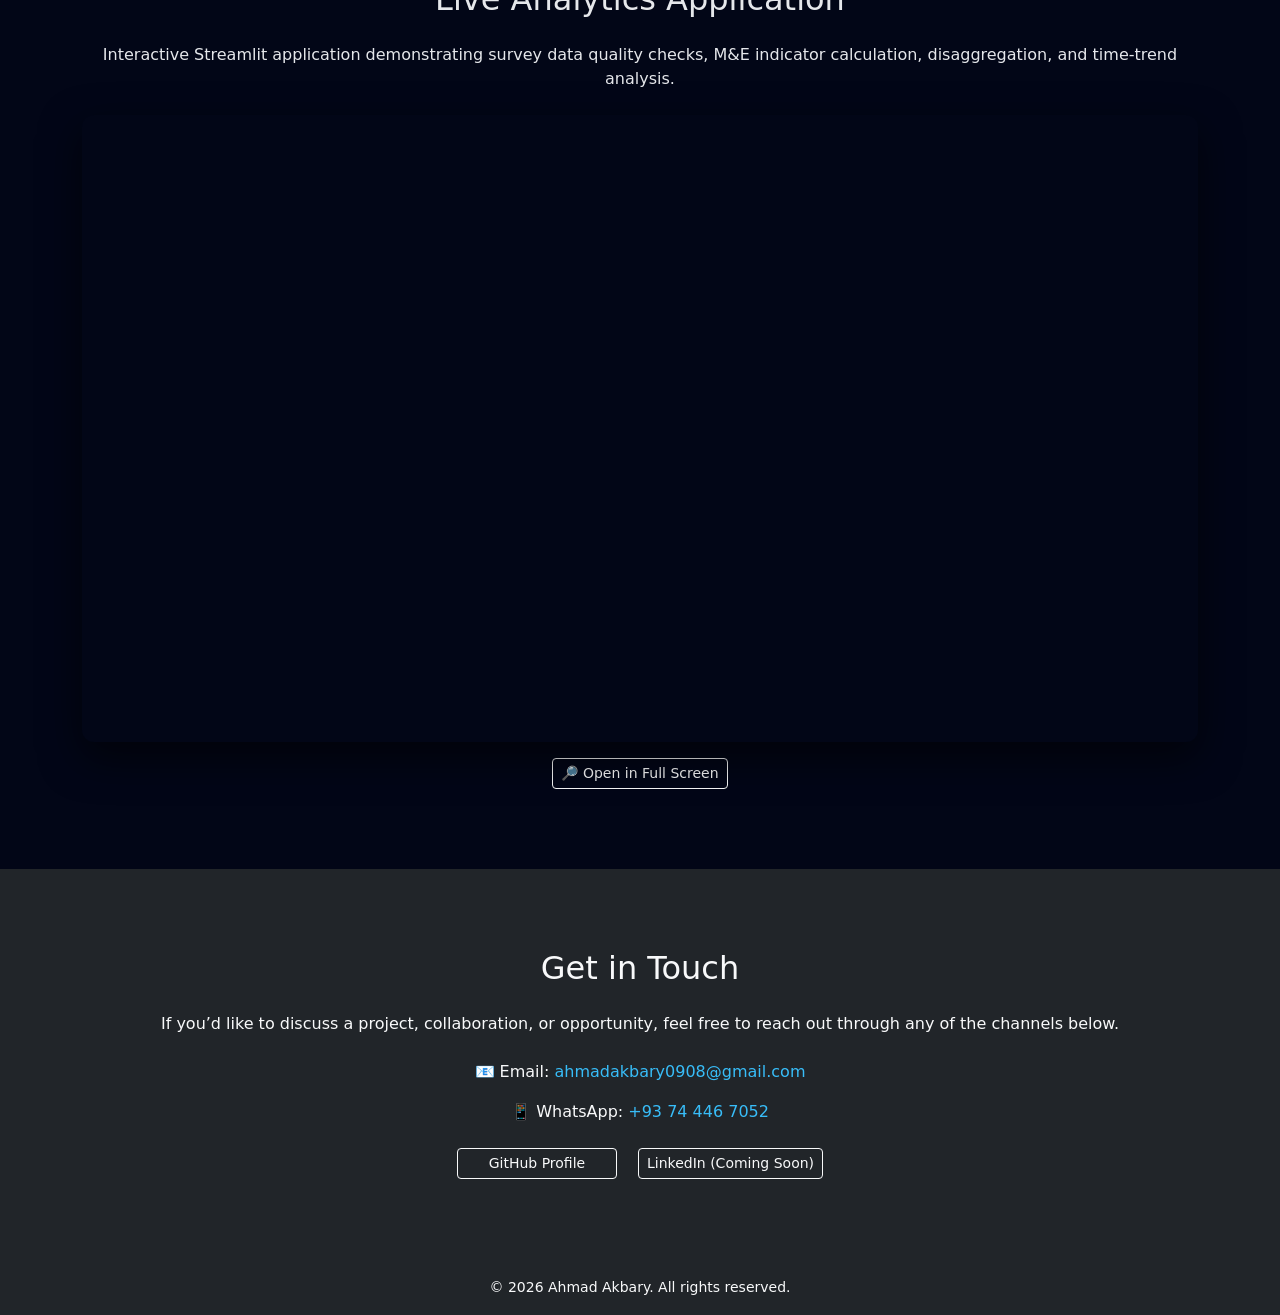
==== commit 4a55e6b3: "Added and fixed streamlit embed redirect loop and embed app correctly" ====
--- a/index.html
+++ b/index.html
@@ -286,6 +286,42 @@
 </section>
 
 
+
+<!-- ================= LIVE STREAMLIT APP SECTION ================= -->
+<section id="streamlit-app" class="section-padding dashboard-dark">
+    <div class="container">
+        <h2 class="text-center mb-4">Live Analytics Application</h2>
+
+        <p class="text-center mb-4">
+            Interactive Streamlit application demonstrating survey data quality checks,
+            M&E indicator calculation, disaggregation, and time‑trend analysis.
+        </p>
+
+        <div class="ratio ratio-16x9">
+            <iframe
+                src="https://survey-data-indicator-explorer-xhlydwnr9txnuri46whhtj.streamlit.app/?embed=true&theme=dark"
+                loading="lazy"
+                style="border:0;"
+                allowfullscreen>
+            </iframe>
+        </div>
+
+        <div class="text-center mt-3">
+            <a
+                href="https://survey-data-indicator-explorer-xhlydwnr9txnuri46whhtj.streamlit.app"
+                target="_blank"
+                class="btn btn-outline-light btn-sm"
+            >
+                🔎 Open in Full Screen
+            </a>
+        </div>
+    </div>
+</section>
+
+
+
+
+
 <!-- ================= CONTACT SECTION ================= -->
 <section id="contact" class="section-padding bg-dark text-light">
     <div class="container text-center">
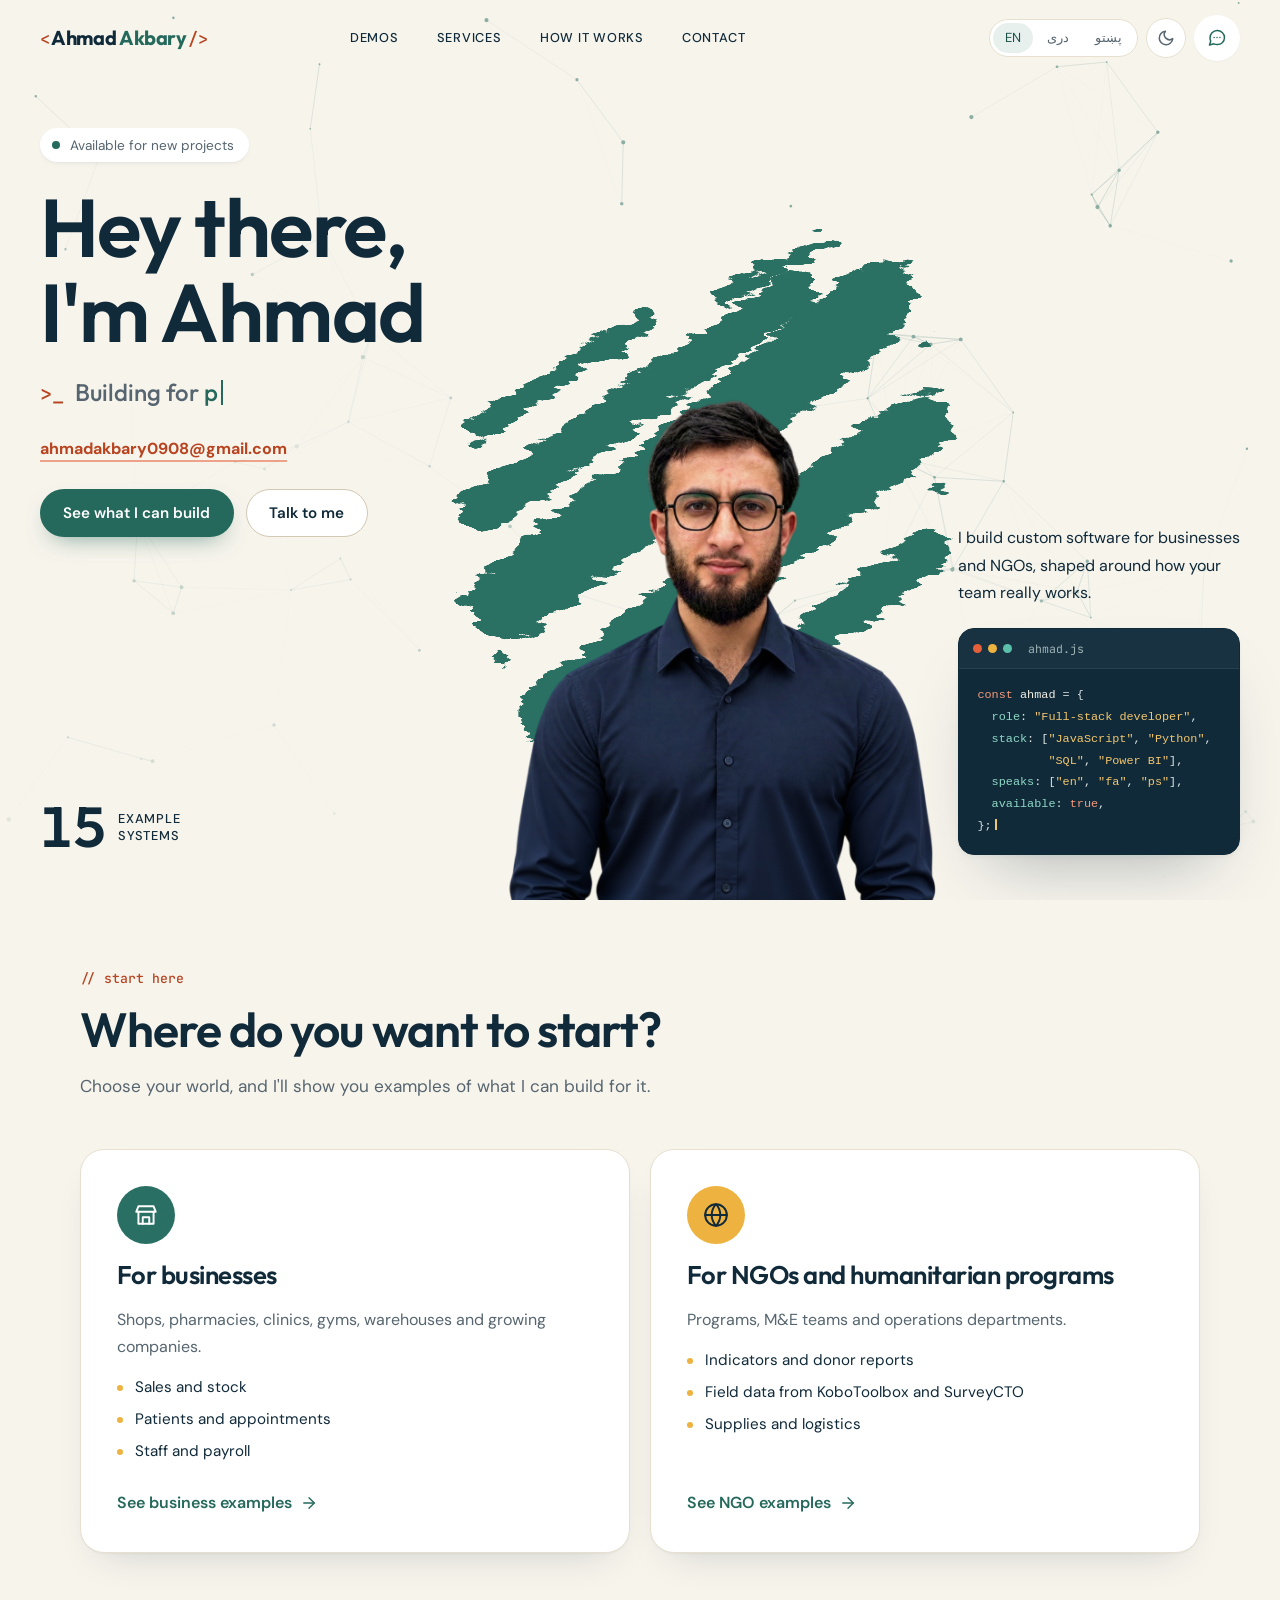
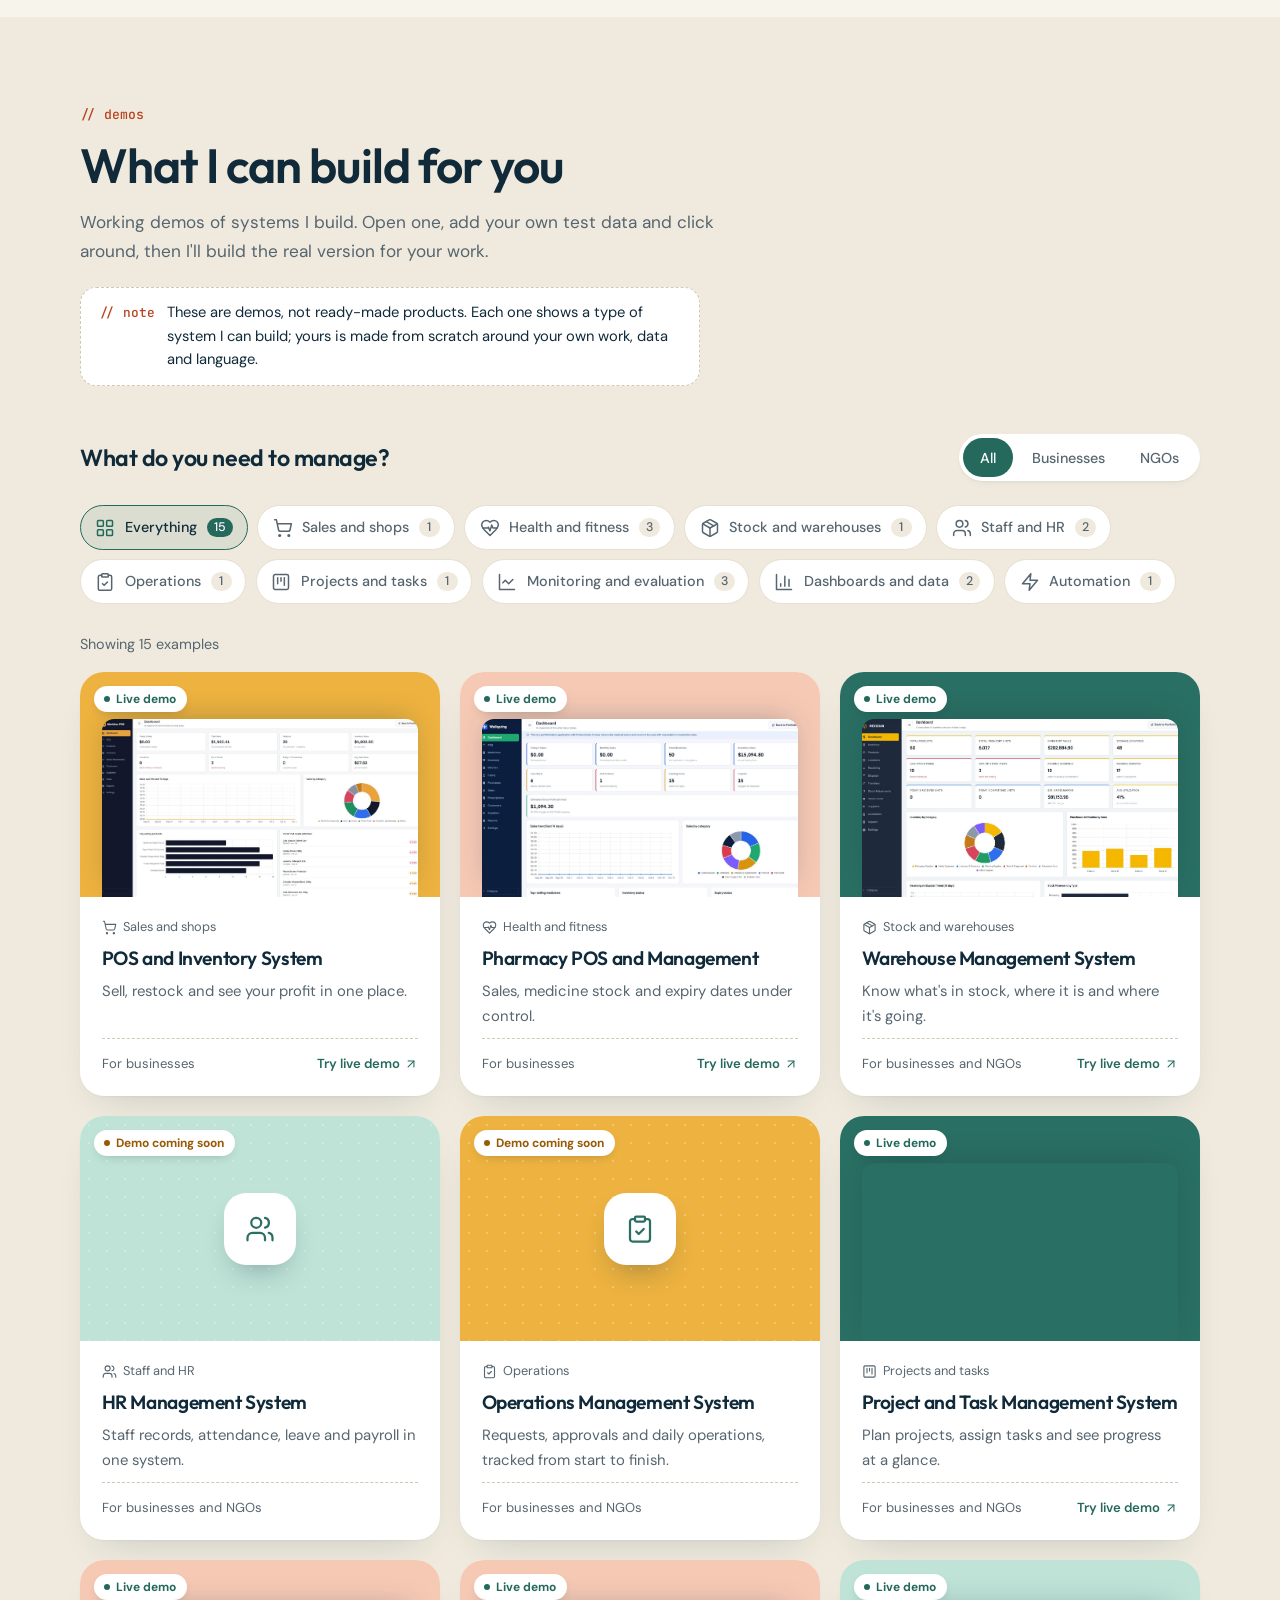
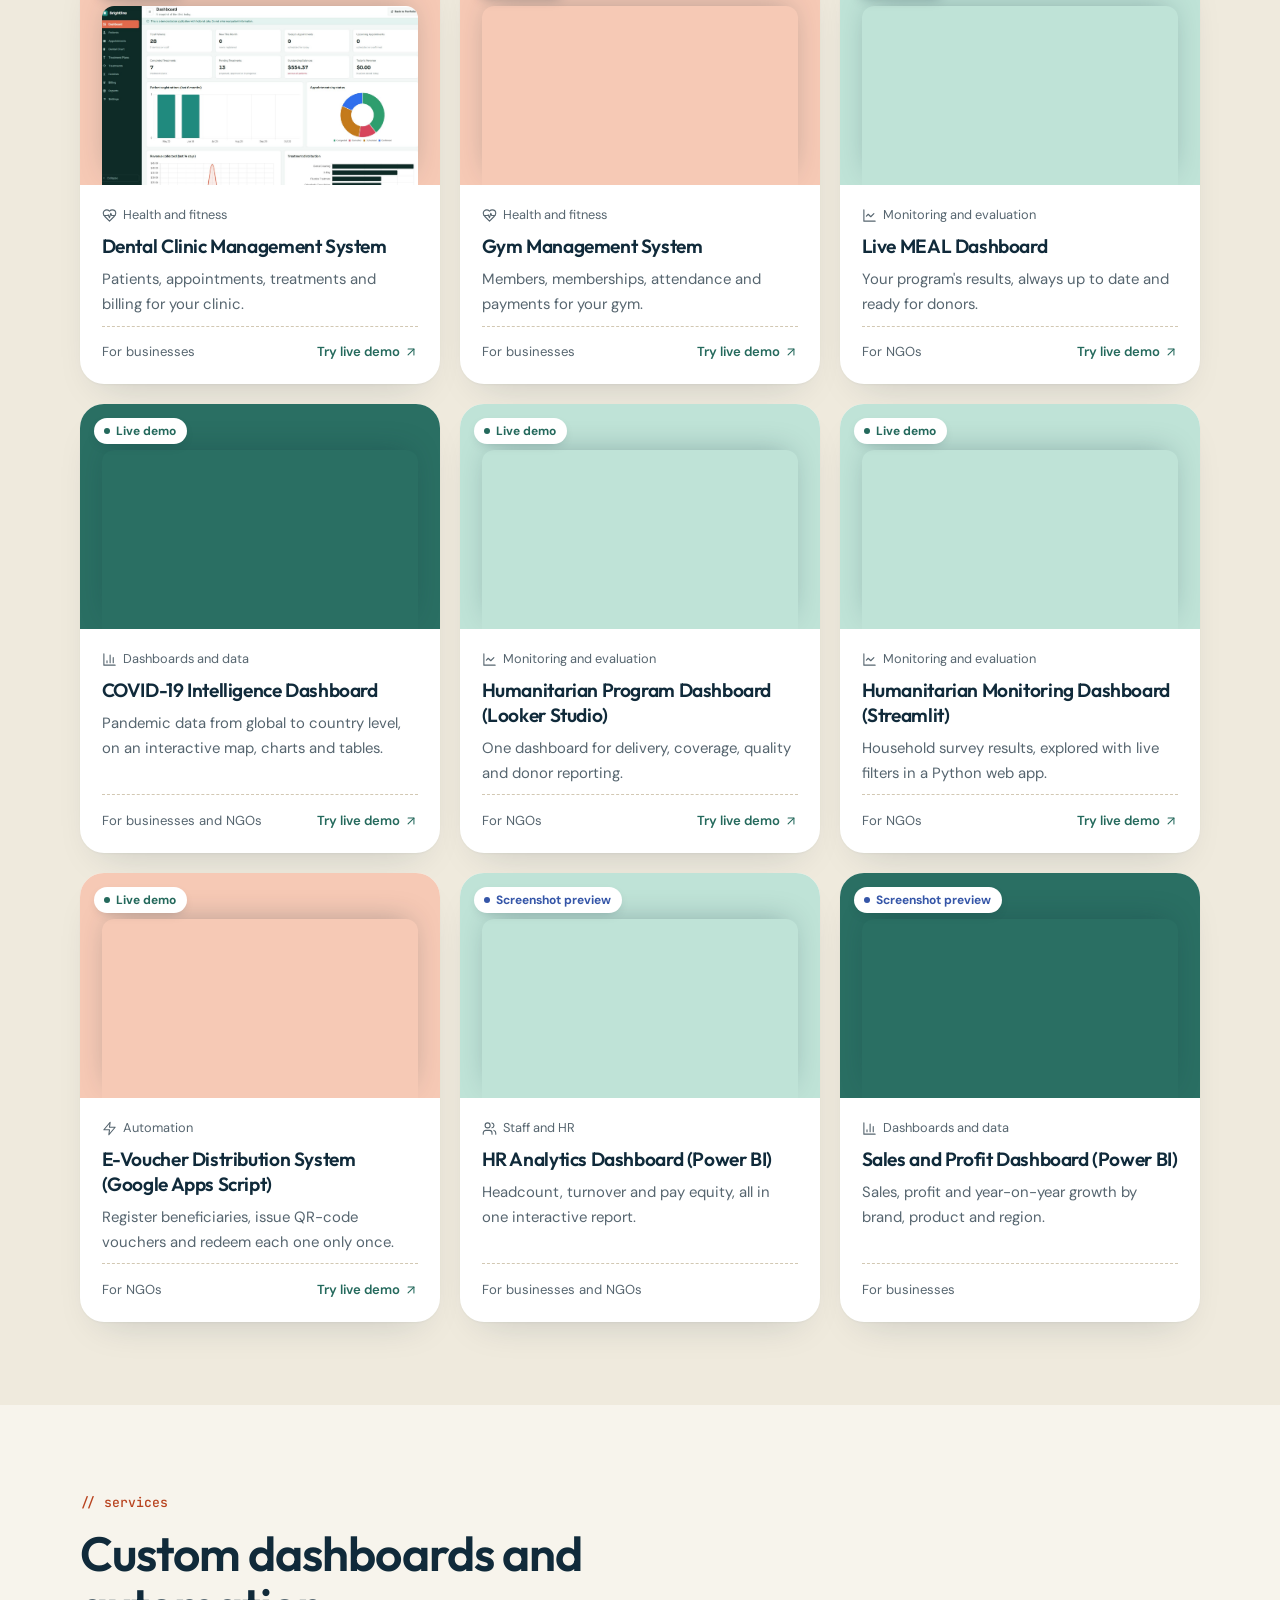
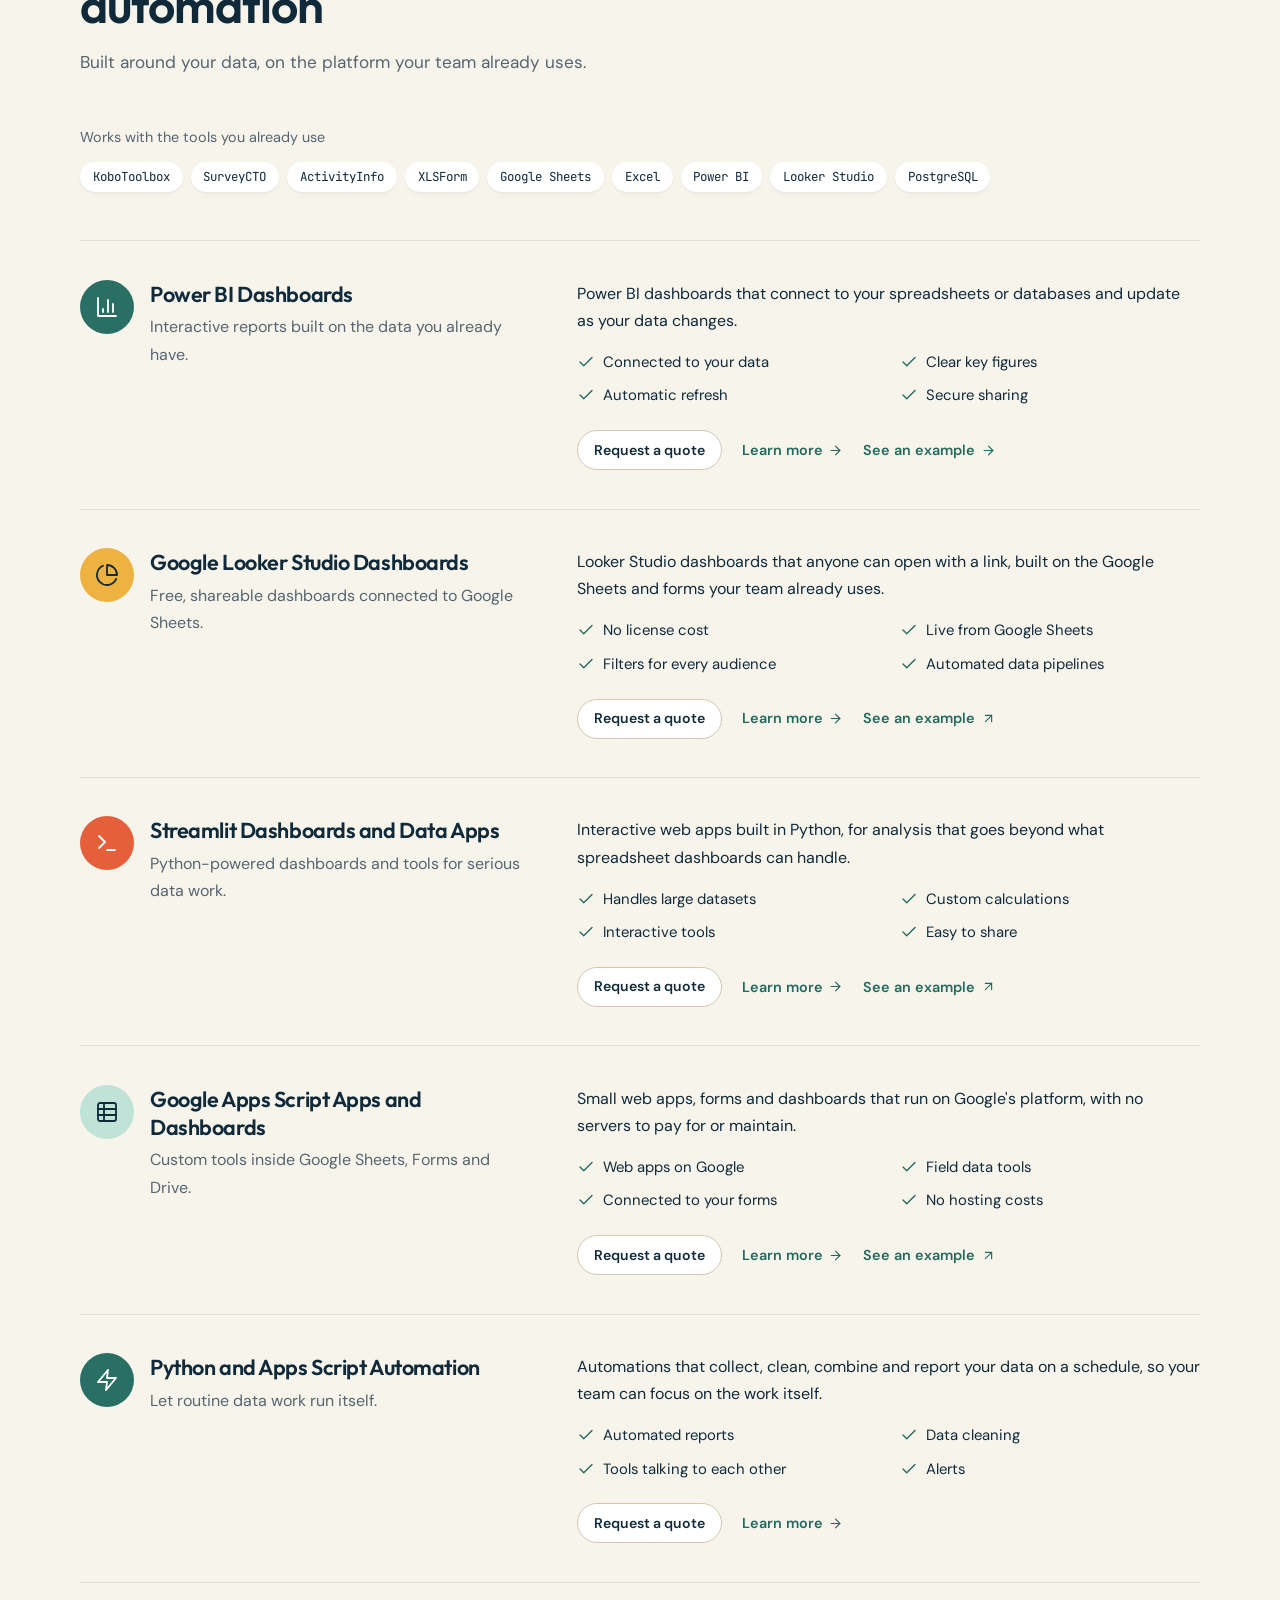
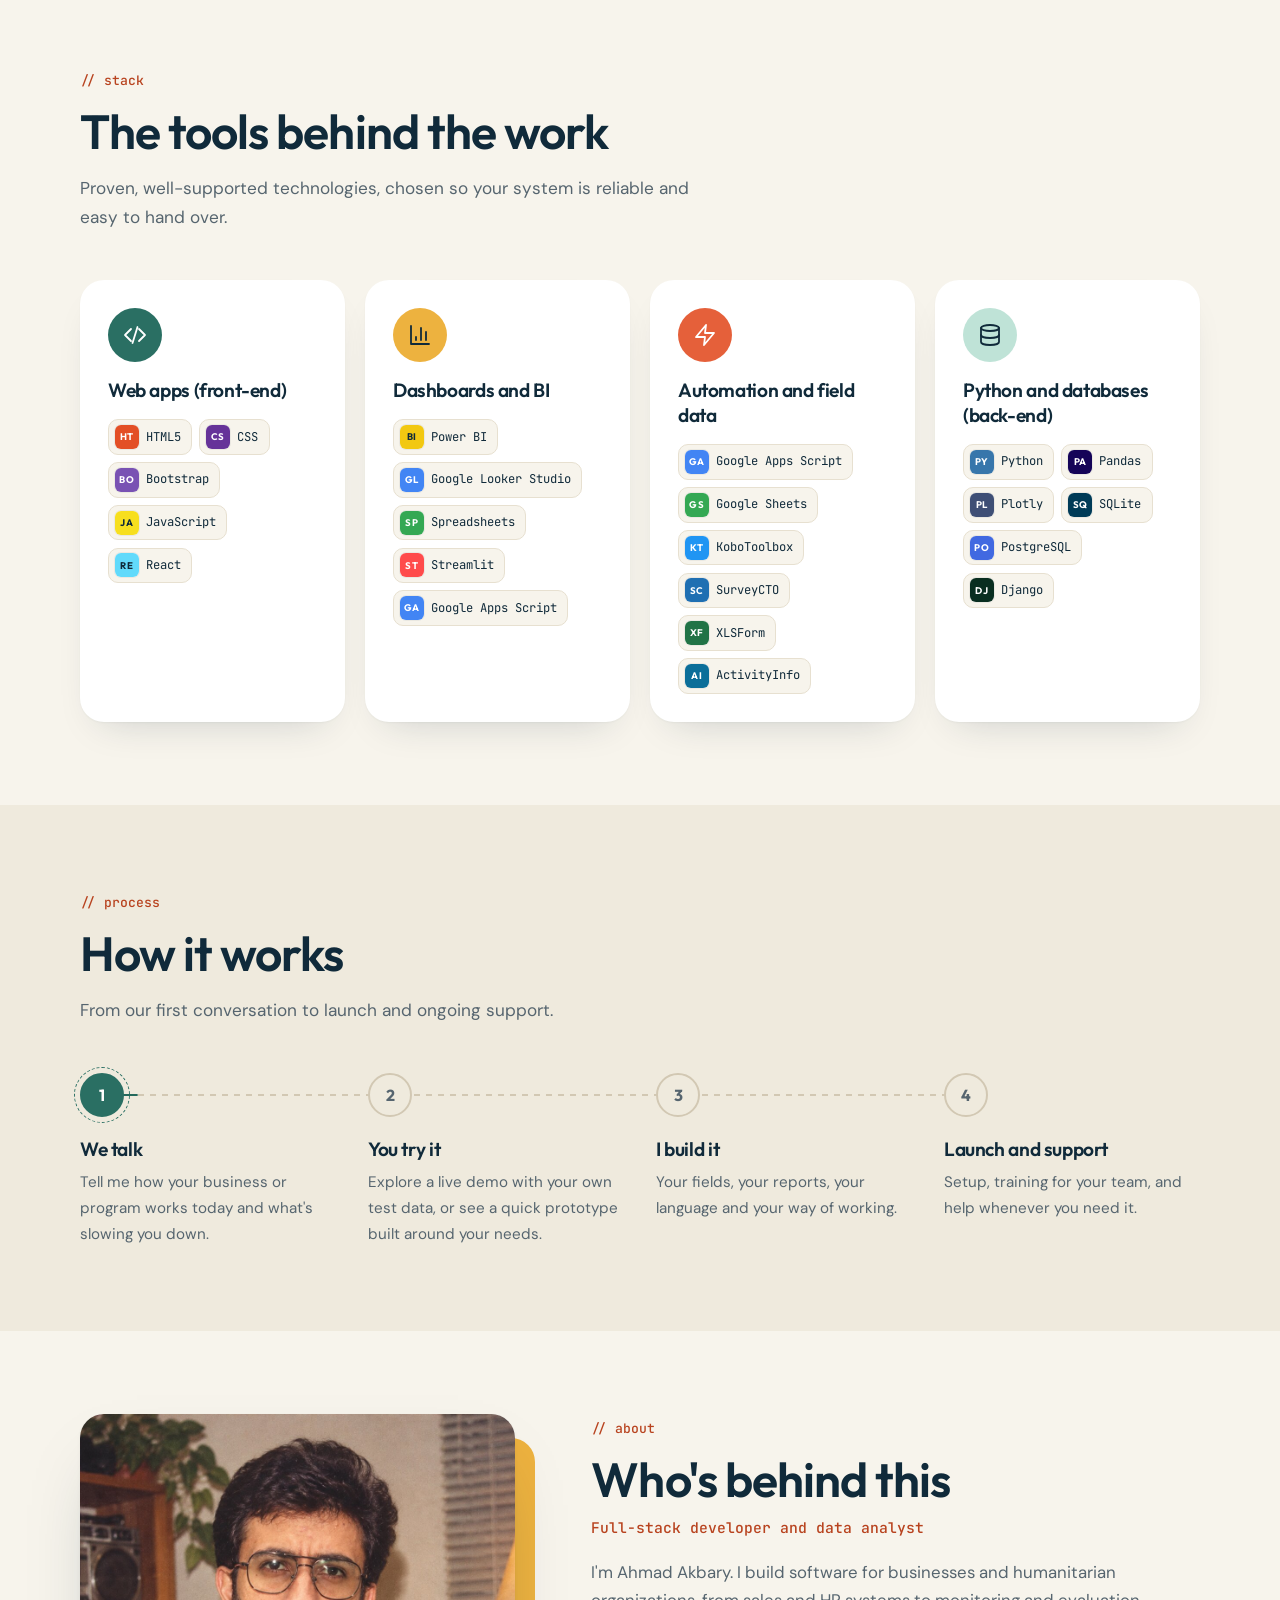
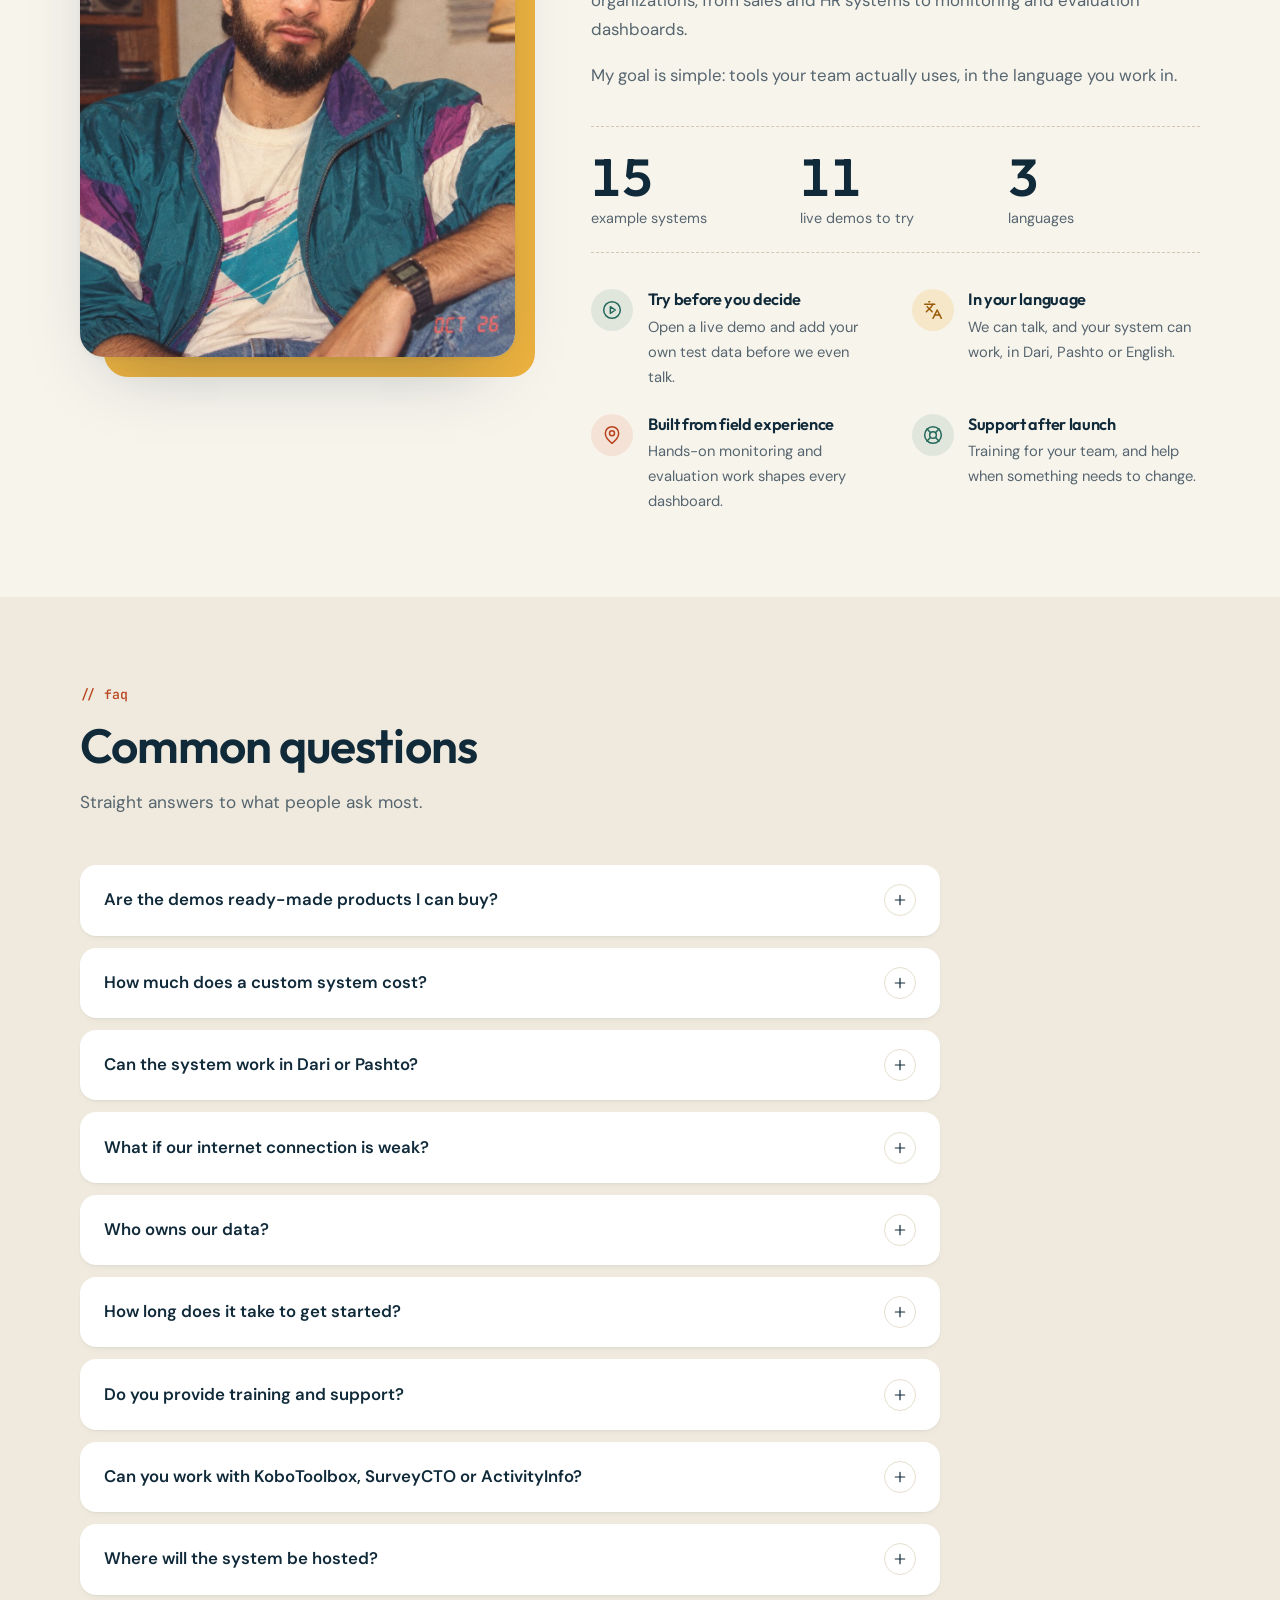
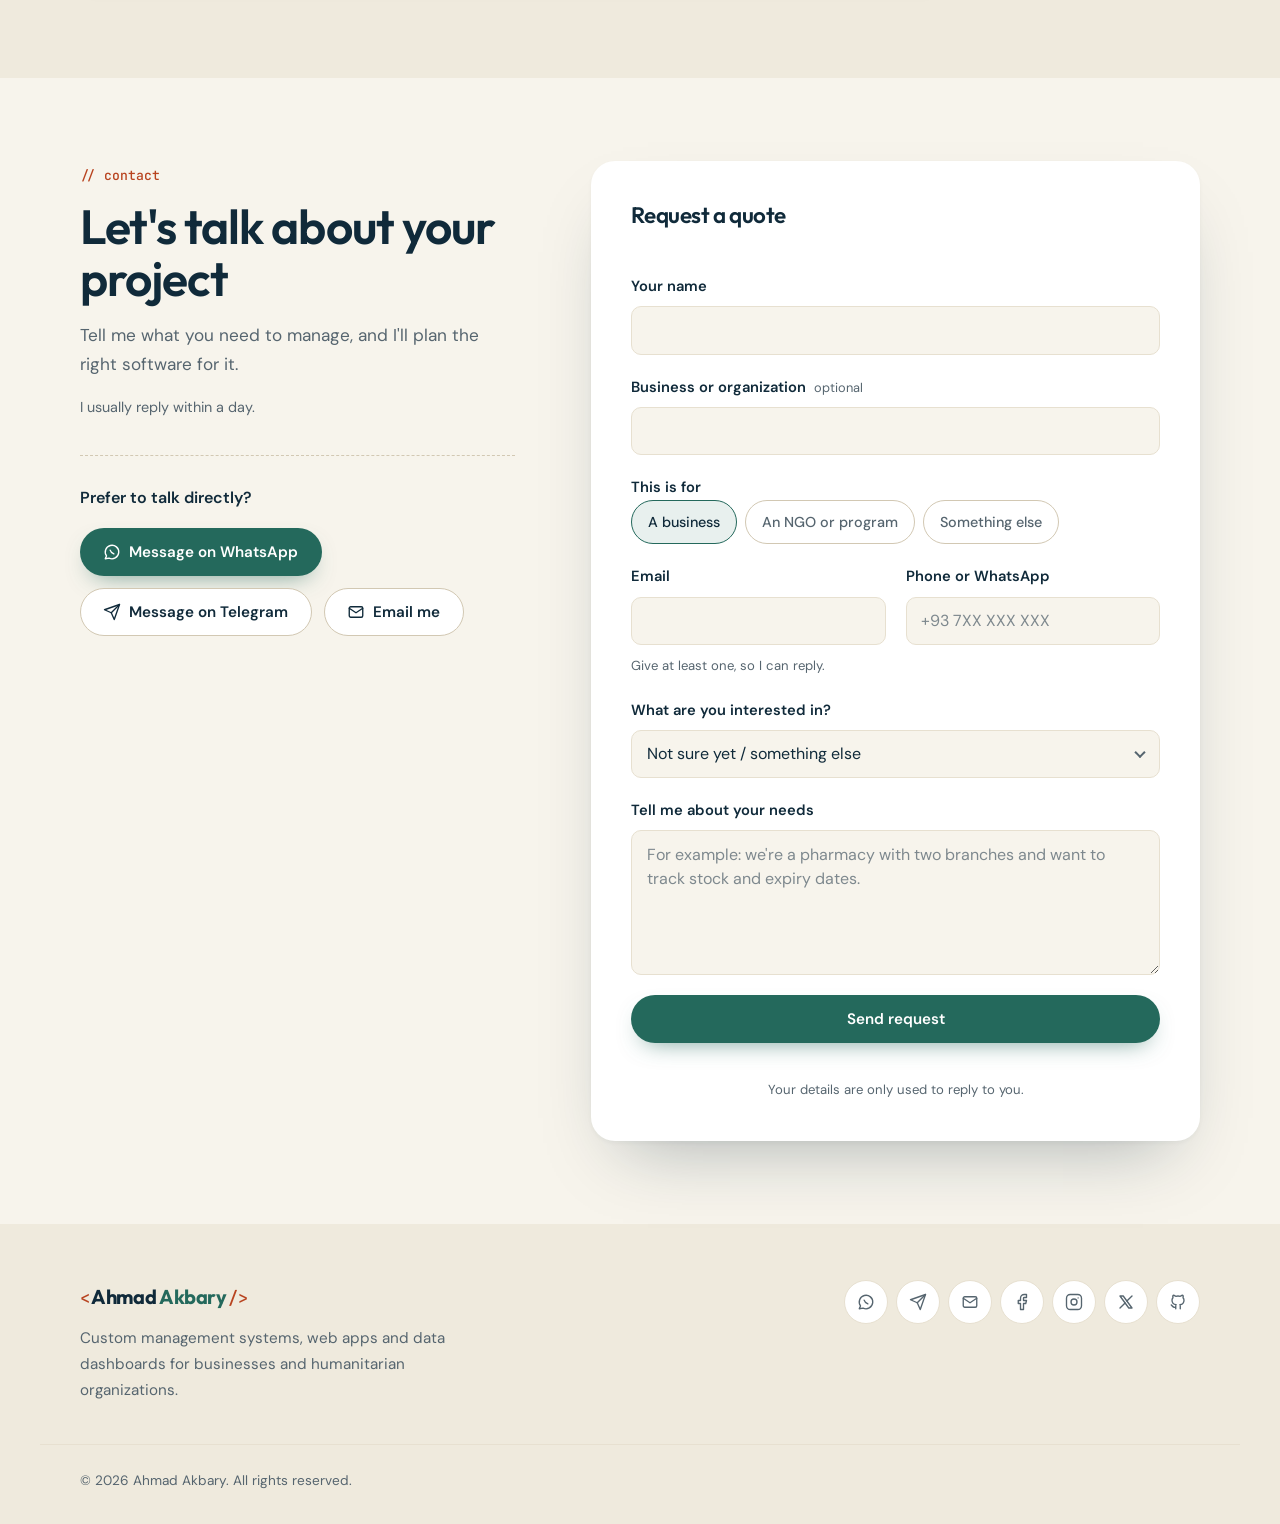
==== commit a7956db1: "Launch new portfolio site" ====
--- a/index.html
+++ b/index.html
@@ -1,384 +1,653 @@
 <!DOCTYPE html>
-<html lang="en">
+<html lang="en" dir="ltr" data-theme="light">
 <head>
-    <meta charset="UTF-8">
-    <meta name="viewport" content="width=device-width, initial-scale=1.0">
-
-    <title>Ahmad Akbary | Portfolio</title>
-
-    <!-- Bootstrap CSS -->
-    <link
-        href="https://cdn.jsdelivr.net/npm/bootstrap@5.3.3/dist/css/bootstrap.min.css"
-        rel="stylesheet"
-    >
-    <!-- Font Awesome Icons -->
-    <link
-        rel="stylesheet"
-        href="https://cdnjs.cloudflare.com/ajax/libs/font-awesome/6.5.2/css/all.min.css"
-    >
-
-
-    <!-- Custom CSS -->
-    <link rel="stylesheet" href="css/style.css">
+  <meta charset="UTF-8" />
+  <meta name="viewport" content="width=device-width, initial-scale=1, viewport-fit=cover" />
+
+  <!-- Real title and description in the HTML itself, so search engines and
+       link previews see them even before JavaScript runs. i18n.js replaces
+       them with the translated versions when the visitor switches language. -->
+  <title>Ahmad Akbary | Custom software and data dashboards</title>
+  <meta name="description" content="I build custom management systems, web apps and data dashboards for businesses and humanitarian organizations, in English, Dari and Pashto. Try the live demos." />
+  <meta name="theme-color" content="#F7F4EC" />
+  <!-- Icons: SVG for modern browsers, PNG fallback, and the iPhone home-screen icon -->
+  <link rel="icon" href="assets/brand/favicon.svg" type="image/svg+xml" />
+  <link rel="icon" href="assets/brand/favicon-32.png" sizes="32x32" type="image/png" />
+  <link rel="apple-touch-icon" href="assets/brand/apple-touch-icon.png" />
+
+  <!-- ==========================================================================
+       SEARCH ENGINES + SHARE PREVIEWS
+       WhatsApp, Facebook, LinkedIn, Telegram and X read these tags (they don't
+       run JavaScript) to build the preview card when someone shares a link.
+       If your site address changes, run:  python tools/update-site-files.py
+  =========================================================================== -->
+  <link rel="canonical" href="https://ahmad0908-psr.github.io/" />
+  <link rel="alternate" hreflang="en" href="https://ahmad0908-psr.github.io/" />
+  <link rel="alternate" hreflang="fa-AF" href="https://ahmad0908-psr.github.io/?lang=fa" />
+  <link rel="alternate" hreflang="ps-AF" href="https://ahmad0908-psr.github.io/?lang=ps" />
+  <link rel="alternate" hreflang="x-default" href="https://ahmad0908-psr.github.io/" />
+  <meta property="og:type" content="website" />
+  <meta property="og:site_name" content="Ahmad Akbary" />
+  <meta property="og:title" content="Ahmad Akbary | Custom software and data dashboards" />
+  <meta property="og:description" content="I build custom management systems, web apps and data dashboards for businesses and humanitarian organizations, in English, Dari and Pashto. Try the live demos." />
+  <meta property="og:url" content="https://ahmad0908-psr.github.io/" />
+  <meta property="og:image" content="https://ahmad0908-psr.github.io/assets/brand/og-image.jpg" />
+  <meta property="og:image:width" content="1200" />
+  <meta property="og:image:height" content="630" />
+  <meta property="og:image:alt" content="Ahmad Akbary: custom software and data dashboards for businesses and NGOs" />
+  <meta property="og:locale" content="en_US" />
+  <meta property="og:locale:alternate" content="fa_AF" />
+  <meta property="og:locale:alternate" content="ps_AF" />
+  <meta name="twitter:card" content="summary_large_image" />
+  <meta name="twitter:title" content="Ahmad Akbary | Custom software and data dashboards" />
+  <meta name="twitter:description" content="I build custom management systems, web apps and data dashboards for businesses and humanitarian organizations, in English, Dari and Pashto. Try the live demos." />
+  <meta name="twitter:image" content="https://ahmad0908-psr.github.io/assets/brand/og-image.jpg" />
+
+  <!-- Structured data: helps Google understand who you are and what you offer -->
+  <script type="application/ld+json">
+  {
+    "@context": "https://schema.org",
+    "@type": "ProfessionalService",
+    "name": "Ahmad Akbary",
+    "url": "https://ahmad0908-psr.github.io/",
+    "image": "https://ahmad0908-psr.github.io/assets/brand/og-image.jpg",
+    "logo": "https://ahmad0908-psr.github.io/assets/brand/apple-touch-icon.png",
+    "description": "I build custom management systems, web apps and data dashboards for businesses and humanitarian organizations, in English, Dari and Pashto. Try the live demos.",
+    "email": "ahmadakbary0908@gmail.com",
+    "availableLanguage": ["English", "Dari", "Pashto"],
+    "founder": {
+      "@type": "Person",
+      "name": "Ahmad Akbary",
+      "jobTitle": "Full-stack developer and data analyst"
+    },
+    "knowsAbout": ["Custom software development", "Management systems", "Point of sale", "Inventory management", "HR management", "Monitoring and evaluation", "Power BI", "Looker Studio", "Streamlit", "Google Apps Script"]
+  }
+  </script>
+
+  <!-- ==========================================================================
+       PRE-PAINT SETUP
+       Runs before the page is drawn, so returning visitors never see a flash
+       of the wrong theme or a left-to-right layout that suddenly flips.
+       - Applies the saved theme (light is the default, dark is optional).
+       - If the language is Dari or Pashto (from ?lang= or a saved choice),
+         switches the page to right-to-left immediately and hides the text
+         until the translations load (see "i18n pending" in style.css).
+  =========================================================================== -->
+  <script>
+    (function () {
+      var root = document.documentElement;
+      try {
+        var theme = localStorage.getItem("aa-theme");
+        if (theme === "light" || theme === "dark") root.setAttribute("data-theme", theme);
+
+        var lang = new URLSearchParams(window.location.search).get("lang") || localStorage.getItem("aa-lang");
+        if (lang === "fa" || lang === "ps") {
+          root.setAttribute("dir", "rtl");
+          root.setAttribute("lang", lang === "fa" ? "fa-AF" : "ps-AF");
+          root.setAttribute("data-i18n-pending", "");
+        }
+      } catch (e) {
+        /* localStorage can be blocked in private mode; defaults are fine. */
+      }
+    })();
+  </script>
+
+  <!-- Fonts for English. Vazirmatn (Dari / Pashto) is loaded on demand by
+       js/i18n.js only when a visitor switches to one of those languages. -->
+  <link rel="preconnect" href="https://fonts.googleapis.com" />
+  <link rel="preconnect" href="https://fonts.gstatic.com" crossorigin />
+  <link href="https://fonts.googleapis.com/css2?family=DM+Sans:opsz,wght@9..40,400;9..40,500;9..40,700&family=JetBrains+Mono:wght@400;500&family=Outfit:wght@500;600;700&display=swap" rel="stylesheet" />
+
+  <link rel="stylesheet" href="css/style.css" />
+
+  <!-- GSAP animation library, saved locally in vendor/ so the site never
+       depends on an outside server. "defer" keeps them in order and makes
+       sure they're ready before main.js runs. If they ever fail to load,
+       the site still works, just without animation. -->
+  <script src="vendor/gsap/gsap.min.js" defer></script>
+  <script src="vendor/gsap/ScrollTrigger.min.js" defer></script>
+  <script src="vendor/gsap/Flip.min.js" defer></script>
+
+  <!-- Native ES module: no build step, works on GitHub Pages as-is. -->
+  <script type="module" src="js/main.js"></script>
+
+  <!-- Speed: download every script module and the data files at once,
+       instead of discovering them one import at a time. -->
+  <link rel="modulepreload" href="js/common.js" />
+  <link rel="modulepreload" href="js/i18n.js" />
+  <link rel="modulepreload" href="js/utils.js" />
+  <link rel="modulepreload" href="js/state.js" />
+  <link rel="modulepreload" href="js/theme.js" />
+  <link rel="modulepreload" href="js/nav.js" />
+  <link rel="modulepreload" href="js/icons.js" />
+  <link rel="modulepreload" href="js/links.js" />
+  <link rel="modulepreload" href="js/hero.js" />
+  <link rel="modulepreload" href="js/particles.js" />
+  <link rel="modulepreload" href="js/catalog.js" />
+  <link rel="modulepreload" href="js/cards.js" />
+  <link rel="modulepreload" href="js/services.js" />
+  <link rel="modulepreload" href="js/sections.js" />
+  <link rel="modulepreload" href="js/stack.js" />
+  <link rel="modulepreload" href="js/testimonials.js" />
+  <link rel="modulepreload" href="js/quote-form.js" />
+  <link rel="modulepreload" href="js/motion.js" />
+  <link rel="preload" href="data/config.json" as="fetch" crossorigin="anonymous" />
+  <link rel="preload" href="data/products.json" as="fetch" crossorigin="anonymous" />
+  <link rel="preload" href="data/faq.json" as="fetch" crossorigin="anonymous" />
+  <link rel="preload" href="i18n/en.json" as="fetch" crossorigin="anonymous" />
 </head>
 <body>
-
-<!-- ================= NAVBAR ================= -->
-<nav class="navbar navbar-expand-lg navbar-dark bg-dark fixed-top">
-    <div class="container">
-        <a class="navbar-brand fw-bold" href="#home">Ahmad Akbary</a>
-
-        <button
-            class="navbar-toggler"
-            type="button"
-            data-bs-toggle="collapse"
-            data-bs-target="#navbarNav"
-            aria-controls="navbarNav"
-            aria-expanded="false"
-            aria-label="Toggle navigation"
-        >
-            <span class="navbar-toggler-icon"></span>
+  <!-- Shown only if JavaScript is turned off -->
+  <noscript>
+    <p class="noscript">This website needs JavaScript to show its content. | این ویب‌سایت برای نمایش محتوا به JavaScript نیاز دارد. | دا ویبپاڼه د منځپانګې د ښودلو لپاره JavaScript ته اړتیا لري.</p>
+  </noscript>
+
+  <a class="skip-link" href="#main" data-i18n="nav.skip">Skip to content</a>
+
+  <!-- ==========================================================================
+       NAVIGATION
+  =========================================================================== -->
+  <header class="nav-wrap" id="nav-wrap">
+    <nav class="nav container" data-i18n-attr="aria-label:nav.label" aria-label="Main">
+      <a class="brand" href="#hero">
+        <span class="brand__code" aria-hidden="true">&lt;</span><span data-i18n="brand.first">Ahmad</span>
+        <span class="brand__accent" data-i18n="brand.last">Akbary</span><span class="brand__code" aria-hidden="true">/&gt;</span>
+      </a>
+
+      <ul class="nav__links">
+        <li><a href="#products" data-i18n="nav.products">Demos</a></li>
+        <li><a href="#services" data-i18n="nav.services">Services</a></li>
+        <li><a href="#how-it-works" data-i18n="nav.how">How it works</a></li>
+        <li><a href="#contact" data-i18n="nav.contact">Contact</a></li>
+      </ul>
+
+      <div class="nav__actions">
+        <!-- Language switcher. Each label is written in its own script so
+             people can find their language whatever language the page is in. -->
+        <div class="lang-switch" role="group" aria-label="Language" data-i18n-attr="aria-label:lang.label">
+          <button class="lang-switch__btn" type="button" data-lang="en" lang="en" aria-pressed="true">EN</button>
+          <button class="lang-switch__btn" type="button" data-lang="fa" lang="fa" aria-pressed="false">دری</button>
+          <button class="lang-switch__btn" type="button" data-lang="ps" lang="ps" aria-pressed="false">پښتو</button>
+        </div>
+
+        <!-- Theme toggle: the sun shows in dark mode, the moon in light mode. -->
+        <button class="icon-btn" id="theme-toggle" type="button" aria-label="Switch between light and dark mode" data-i18n-attr="aria-label:theme.toggle;title:theme.toggle">
+          <svg class="icon-sun" width="18" height="18" viewBox="0 0 24 24" fill="none" stroke="currentColor" stroke-width="2" stroke-linecap="round" aria-hidden="true"><circle cx="12" cy="12" r="4"/><path d="M12 2v2M12 20v2M4.9 4.9l1.4 1.4M17.7 17.7l1.4 1.4M2 12h2M20 12h2M4.9 19.1l1.4-1.4M17.7 6.3l1.4-1.4"/></svg>
+          <svg class="icon-moon" width="18" height="18" viewBox="0 0 24 24" fill="none" stroke="currentColor" stroke-width="2" stroke-linecap="round" stroke-linejoin="round" aria-hidden="true"><path d="M21 12.8A9 9 0 1 1 11.2 3a7 7 0 0 0 9.8 9.8z"/></svg>
         </button>
 
-        <div class="collapse navbar-collapse" id="navbarNav">
-            <ul class="navbar-nav ms-auto">
-                <li class="nav-item">
-                    <a class="nav-link" href="#home">Home</a>
-                </li>
-                <li class="nav-item">
-                    <a class="nav-link" href="#about">About</a>
-                </li>
-                <li class="nav-item">
-                    <a class="nav-link" href="#projects">Projects</a>
-                </li>
-                <li class="nav-item">
-                    <a class="nav-link" href="#contact">Contact</a>
-                </li>
+        <!-- Round "let's talk" button (the phone button in the reference design) -->
+        <a class="icon-btn icon-btn--round nav__talk" href="#contact" aria-label="Let's talk" data-i18n-attr="aria-label:nav.letsTalk;title:nav.letsTalk">
+          <span data-icon="message" aria-hidden="true"></span>
+        </a>
+
+        <button class="icon-btn nav__burger" id="nav-burger" type="button" aria-expanded="false" aria-controls="mobile-menu" aria-label="Open menu">
+          <svg class="icon-menu" width="20" height="20" viewBox="0 0 24 24" fill="none" stroke="currentColor" stroke-width="2" stroke-linecap="round" aria-hidden="true"><path d="M4 7h16M4 12h16M4 17h16"/></svg>
+          <svg class="icon-close" width="20" height="20" viewBox="0 0 24 24" fill="none" stroke="currentColor" stroke-width="2" stroke-linecap="round" aria-hidden="true"><path d="M18 6 6 18M6 6l12 12"/></svg>
+        </button>
+      </div>
+    </nav>
+  </header>
+
+  <!-- Mobile menu (shown below 960px by the burger button) -->
+  <div class="mobile-menu" id="mobile-menu" aria-hidden="true" inert>
+    <ul class="mobile-menu__links">
+      <li><a href="#products" data-i18n="nav.products">Demos</a></li>
+      <li><a href="#services" data-i18n="nav.services">Services</a></li>
+      <li><a href="#how-it-works" data-i18n="nav.how">How it works</a></li>
+      <li><a href="#contact" data-i18n="nav.contact">Contact</a></li>
+    </ul>
+    <div class="lang-switch lang-switch--wide" role="group" aria-label="Language" data-i18n-attr="aria-label:lang.label">
+      <button class="lang-switch__btn" type="button" data-lang="en" lang="en" aria-pressed="true">English</button>
+      <button class="lang-switch__btn" type="button" data-lang="fa" lang="fa" aria-pressed="false">دری</button>
+      <button class="lang-switch__btn" type="button" data-lang="ps" lang="ps" aria-pressed="false">پښتو</button>
+    </div>
+  </div>
+
+  <main id="main">
+
+    <!-- ========================================================================
+         HERO: greeting + cut-out portrait over a brush stroke + code card.
+         Desktop layout:   intro | portrait | tagline
+                           stat  | portrait | code card
+         The portrait comes from config.json "person.heroPhoto" (sections.js),
+         the code card from "person.codeCard" (stack.js).
+    ========================================================================= -->
+    <section class="hero" id="hero" aria-labelledby="hero-title">
+      <canvas class="hero__canvas" id="hero-canvas" aria-hidden="true"></canvas>
+      <div class="hero__fade" aria-hidden="true"></div>
+
+      <div class="container hero__inner">
+        <div class="hero__intro">
+          <p class="hero__status" id="hero-status" data-hero-intro>
+            <span class="hero__status-dot" aria-hidden="true"></span>
+            <span data-i18n="hero.status">Available for new projects</span>
+          </p>
+
+          <h1 class="hero__title" id="hero-title" data-hero-intro>
+            <span class="hero__hello" data-i18n="hero.hello">Hey there,</span>
+            <span class="hero__name" data-i18n="hero.name">I'm Ahmad</span>
+          </h1>
+
+          <!-- The animated line is hidden from screen readers; they read the
+               full sentence in #hero-for-sr instead (filled by hero.js). -->
+          <p class="hero__for" aria-hidden="true" data-hero-intro><span class="hero__prompt" dir="ltr">&gt;_</span><span id="hero-for-before"></span><span class="hero__for-item" id="hero-for-item"></span><span class="hero__caret"></span><span id="hero-for-after"></span></p>
+          <p class="sr-only" id="hero-for-sr"></p>
+
+          <!-- Email link, filled in from config.json by sections.js -->
+          <a class="hero__email" id="hero-email" href="#contact" dir="ltr" data-hero-intro hidden></a>
+
+          <div class="hero__actions" data-hero-intro>
+            <a class="btn btn--primary" href="#products" data-i18n="hero.ctaPrimary">See what I can build</a>
+            <a class="btn btn--ghost" href="#contact" data-i18n="hero.ctaSecondary">Talk to me</a>
+          </div>
+        </div>
+
+        <!-- Big number (counted from products.json) -->
+        <p class="hero__stat" data-hero-intro>
+          <span class="hero__stat-value" data-stat="products">0</span>
+          <span class="hero__stat-label" data-i18n="about.stats.products">example systems</span>
+        </p>
+
+        <!-- Portrait over a painted brush stroke -->
+        <div class="hero__visual" id="hero-visual">
+          <img class="hero__brush" src="assets/brand/brush.svg" alt="" aria-hidden="true" decoding="async" fetchpriority="high" />
+          <!-- Silhouette shown until the photo (assets/me.png) exists -->
+          <svg class="hero__placeholder" viewBox="0 0 400 460" aria-hidden="true" focusable="false">
+            <circle cx="200" cy="170" r="78" />
+            <path d="M48 460 C 48 330 116 272 200 272 C 284 272 352 330 352 460 Z" />
+          </svg>
+        </div>
+
+        <!-- Right column: the tagline sits just above the code card, clear of
+             the brush stroke (on tablets/phones the two are placed separately) -->
+        <div class="hero__aside">
+          <p class="hero__side" data-hero-intro data-i18n="hero.side">I build custom software for businesses and NGOs, shaped around how your team really works.</p>
+
+          <!-- Developer touch: a tiny code editor. Decorative: the Tech stack
+               section says the same thing in words. -->
+          <div class="code-card hero__code" dir="ltr" aria-hidden="true" data-hero-intro>
+            <div class="code-card__bar">
+              <span class="code-card__dot"></span><span class="code-card__dot"></span><span class="code-card__dot"></span>
+              <span class="code-card__file" id="code-card-file">ahmad.js</span>
+            </div>
+            <pre class="code-card__body"><code id="code-card-code"></code></pre>
+          </div>
+        </div>
+      </div>
+    </section>
+
+    <!-- ========================================================================
+         AUDIENCE PATHS: businesses vs NGOs.
+         Each button filters the catalog below and scrolls to it (catalog.js).
+    ========================================================================= -->
+    <section class="section section--tight" id="paths" aria-labelledby="paths-title">
+      <div class="container">
+        <header class="section__head">
+          <p class="eyebrow" aria-hidden="true" dir="ltr">// start here</p>
+          <h2 class="section__title" id="paths-title" data-i18n="paths.title">Where do you want to start?</h2>
+          <p class="section__lead" data-i18n="paths.lead">Choose your world, and I'll show you examples of what I can build for it.</p>
+        </header>
+
+        <div class="paths section__body">
+          <article class="path-card">
+            <span class="path-card__icon" data-icon="store" aria-hidden="true"></span>
+            <h3 class="path-card__title" data-i18n="paths.business.title">For businesses</h3>
+            <p class="path-card__text" data-i18n="paths.business.text">Shops, pharmacies, clinics, gyms, warehouses and growing companies.</p>
+            <ul class="path-card__examples">
+              <li data-i18n="paths.business.examples.0">Sales and stock</li>
+              <li data-i18n="paths.business.examples.1">Patients and appointments</li>
+              <li data-i18n="paths.business.examples.2">Staff and payroll</li>
             </ul>
-        </div>
+            <button class="path-card__cta" type="button" data-set-audience="business">
+              <span data-i18n="paths.business.cta">See business examples</span>
+              <span class="icon-flip" data-icon="arrowRight" aria-hidden="true"></span>
+            </button>
+          </article>
+
+          <article class="path-card">
+            <span class="path-card__icon" data-icon="globe" aria-hidden="true"></span>
+            <h3 class="path-card__title" data-i18n="paths.ngo.title">For NGOs and humanitarian programs</h3>
+            <p class="path-card__text" data-i18n="paths.ngo.text">Programs, M&amp;E teams and operations departments.</p>
+            <ul class="path-card__examples">
+              <li data-i18n="paths.ngo.examples.0">Indicators and donor reports</li>
+              <li data-i18n="paths.ngo.examples.1">Field data from KoboToolbox and SurveyCTO</li>
+              <li data-i18n="paths.ngo.examples.2">Supplies and logistics</li>
+            </ul>
+            <button class="path-card__cta" type="button" data-set-audience="ngo">
+              <span data-i18n="paths.ngo.cta">See NGO examples</span>
+              <span class="icon-flip" data-icon="arrowRight" aria-hidden="true"></span>
+            </button>
+          </article>
+        </div>
+      </div>
+    </section>
+
+    <!-- ========================================================================
+         PRODUCTS: filterable catalog (catalog.js)
+    ========================================================================= -->
+    <section class="section section--alt" id="products" aria-labelledby="products-title">
+      <div class="container">
+        <header class="section__head">
+          <p class="eyebrow" aria-hidden="true" dir="ltr">// demos</p>
+          <h2 class="section__title" id="products-title" data-i18n="sections.products.title">What I can build for you</h2>
+          <p class="section__lead" data-i18n="sections.products.lead">Working demos of systems I build. Open one, add your own test data and click around, then I'll build the real version for your work.</p>
+          <p class="demo-note">
+            <span class="demo-note__tag" aria-hidden="true" dir="ltr">// note</span>
+            <span data-i18n="catalog.demoNote">These are demos, not ready-made products. Each one shows a type of system I can build; yours is made from scratch around your own work, data and language.</span>
+          </p>
+        </header>
+
+        <div class="catalog section__body">
+          <div class="catalog__controls">
+            <h3 class="catalog__question" id="needs-title" data-i18n="catalog.needsTitle">What do you need to manage?</h3>
+
+            <div class="segmented" role="group" aria-label="Show systems for" data-i18n-attr="aria-label:catalog.audienceLabel" id="catalog-audience">
+              <button class="segmented__btn" type="button" data-audience="all" aria-pressed="true" data-i18n="catalog.all">All</button>
+              <button class="segmented__btn" type="button" data-audience="business" aria-pressed="false" data-i18n="audience.businessShort">Businesses</button>
+              <button class="segmented__btn" type="button" data-audience="ngo" aria-pressed="false" data-i18n="audience.ngoShort">NGOs</button>
+            </div>
+          </div>
+
+          <div class="needs" id="catalog-needs" role="group" aria-labelledby="needs-title"><!-- need tiles rendered by catalog.js --></div>
+
+          <p class="catalog__count" id="catalog-count" aria-live="polite"></p>
+
+          <div class="catalog-grid" id="catalog-grid"><!-- product cards rendered by catalog.js --></div>
+
+          <div class="catalog__empty is-hidden" id="catalog-empty">
+            <p data-i18n="catalog.empty">Nothing here yet for this combination.</p>
+            <button class="btn btn--ghost" type="button" id="catalog-reset" data-i18n="catalog.emptyAction">Show all examples</button>
+          </div>
+        </div>
+      </div>
+    </section>
+
+    <!-- ========================================================================
+         SERVICES: custom work on a platform (services.js)
+    ========================================================================= -->
+    <section class="section" id="services" aria-labelledby="services-title">
+      <div class="container">
+        <header class="section__head">
+          <p class="eyebrow" aria-hidden="true" dir="ltr">// services</p>
+          <h2 class="section__title" id="services-title" data-i18n="sections.services.title">Custom dashboards and automation</h2>
+          <p class="section__lead" data-i18n="sections.services.lead">Built around your data, on the platform your team already uses.</p>
+        </header>
+
+        <div class="tools section__body">
+          <p class="tools__label" data-i18n="services.tools">Works with the tools you already use</p>
+          <ul class="tools__list" id="tools-list"><!-- from config.json "tools" --></ul>
+        </div>
+
+        <div class="services" id="service-list"><!-- rendered by services.js --></div>
+      </div>
+    </section>
+
+    <!-- ========================================================================
+         TECH STACK: groups from config.json "stack" (stack.js)
+    ========================================================================= -->
+    <section class="section" id="stack" aria-labelledby="stack-title">
+      <div class="container">
+        <header class="section__head">
+          <p class="eyebrow" aria-hidden="true" dir="ltr">// stack</p>
+          <h2 class="section__title" id="stack-title" data-i18n="stack.title">The tools behind the work</h2>
+          <p class="section__lead" data-i18n="stack.lead">Proven, well-supported technologies, chosen so your system is reliable and easy to hand over.</p>
+        </header>
+        <div class="stack section__body" id="stack-list"><!-- rendered by stack.js --></div>
+      </div>
+    </section>
+
+    <!-- ========================================================================
+         HOW IT WORKS: four steps with a scroll-driven progress line (motion.js)
+    ========================================================================= -->
+    <section class="section section--alt" id="how-it-works" aria-labelledby="how-title">
+      <div class="container">
+        <header class="section__head">
+          <p class="eyebrow" aria-hidden="true" dir="ltr">// process</p>
+          <h2 class="section__title" id="how-title" data-i18n="sections.how.title">How it works</h2>
+          <p class="section__lead" data-i18n="sections.how.lead">From our first conversation to launch and ongoing support.</p>
+        </header>
+
+        <div class="steps section__body" id="how-steps">
+          <div class="steps__track" aria-hidden="true"><span class="steps__fill"></span></div>
+          <ol class="steps__list">
+            <li class="step">
+              <span class="step__num" data-number="1">1</span>
+              <h3 class="step__title" data-i18n="how.steps.0.title">We talk</h3>
+              <p class="step__text" data-i18n="how.steps.0.text">Tell me how your business or program works today and what's slowing you down.</p>
+            </li>
+            <li class="step">
+              <span class="step__num" data-number="2">2</span>
+              <h3 class="step__title" data-i18n="how.steps.1.title">You try it</h3>
+              <p class="step__text" data-i18n="how.steps.1.text">Explore a live demo with your own test data, or see a quick prototype built around your needs.</p>
+            </li>
+            <li class="step">
+              <span class="step__num" data-number="3">3</span>
+              <h3 class="step__title" data-i18n="how.steps.2.title">I build it</h3>
+              <p class="step__text" data-i18n="how.steps.2.text">Your fields, your reports, your language and your way of working.</p>
+            </li>
+            <li class="step">
+              <span class="step__num" data-number="4">4</span>
+              <h3 class="step__title" data-i18n="how.steps.3.title">Launch and support</h3>
+              <p class="step__text" data-i18n="how.steps.3.text">Setup, training for your team, and help whenever you need it.</p>
+            </li>
+          </ol>
+        </div>
+      </div>
+    </section>
+
+    <!-- ========================================================================
+         ABOUT: the person behind the work + reasons to work together
+    ========================================================================= -->
+    <section class="section" id="about" aria-labelledby="about-title">
+      <div class="container about">
+        <div class="about__media">
+          <div class="about__photo" id="about-photo">
+            <!-- img inserted by sections.js from config.json "person.photo";
+                 initials show if the photo is missing -->
+            <span class="about__initials" aria-hidden="true">AA</span>
+          </div>
+        </div>
+
+        <div class="about__content">
+          <p class="eyebrow" aria-hidden="true" dir="ltr">// about</p>
+          <h2 class="section__title" id="about-title" data-i18n="about.title">Who's behind this</h2>
+          <p class="about__role" data-i18n="about.role">Full-stack developer and data analyst</p>
+          <p class="about__text" data-i18n="about.text.0">I'm Ahmad Akbary. I build software for businesses and humanitarian organizations, from sales and HR systems to monitoring and evaluation dashboards.</p>
+          <p class="about__text" data-i18n="about.text.1">My goal is simple: tools your team actually uses, in the language you work in.</p>
+
+          <dl class="stats" id="about-stats">
+            <div class="stats__item"><dt class="stats__label" data-i18n="about.stats.products">example systems</dt><dd class="stats__value" data-stat="products">0</dd></div>
+            <div class="stats__item"><dt class="stats__label" data-i18n="about.stats.demos">live demos to try</dt><dd class="stats__value" data-stat="demos">0</dd></div>
+            <div class="stats__item"><dt class="stats__label" data-i18n="about.stats.languages">languages</dt><dd class="stats__value" data-stat="languages">0</dd></div>
+          </dl>
+
+          <ul class="reasons">
+            <li class="reason"><span class="reason__icon" data-icon="play" aria-hidden="true"></span><div><h3 class="reason__title" data-i18n="about.reasons.0.title">Try before you decide</h3><p class="reason__text" data-i18n="about.reasons.0.text">Open a live demo and add your own test data before we even talk.</p></div></li>
+            <li class="reason"><span class="reason__icon" data-icon="languages" aria-hidden="true"></span><div><h3 class="reason__title" data-i18n="about.reasons.1.title">In your language</h3><p class="reason__text" data-i18n="about.reasons.1.text">We can talk, and your system can work, in Dari, Pashto or English.</p></div></li>
+            <li class="reason"><span class="reason__icon" data-icon="mapPin" aria-hidden="true"></span><div><h3 class="reason__title" data-i18n="about.reasons.2.title">Built from field experience</h3><p class="reason__text" data-i18n="about.reasons.2.text">Hands-on monitoring and evaluation work shapes every dashboard.</p></div></li>
+            <li class="reason"><span class="reason__icon" data-icon="lifebuoy" aria-hidden="true"></span><div><h3 class="reason__title" data-i18n="about.reasons.3.title">Support after launch</h3><p class="reason__text" data-i18n="about.reasons.3.text">Training for your team, and help when something needs to change.</p></div></li>
+          </ul>
+        </div>
+      </div>
+    </section>
+
+    <!-- ========================================================================
+         TESTIMONIALS: carousel from data/testimonials.json (testimonials.js).
+         Stays hidden until there's at least one testimonial to show.
+    ========================================================================= -->
+    <section class="section section--alt" id="testimonials" aria-labelledby="testimonials-title" hidden>
+      <div class="container">
+        <header class="section__head section__head--center">
+          <p class="eyebrow" aria-hidden="true" dir="ltr">// testimonials</p>
+          <h2 class="section__title" id="testimonials-title" data-i18n="testimonials.title">What clients say</h2>
+          <p class="section__lead" data-i18n="testimonials.lead">Feedback from the teams I've built systems for.</p>
+        </header>
+
+        <div class="quotes section__body" role="region" aria-roledescription="carousel" aria-label="Client testimonials" data-i18n-attr="aria-label:testimonials.label">
+          <ul class="quotes__track" id="quotes-track"><!-- rendered by testimonials.js --></ul>
+          <div class="quotes__controls" id="quotes-controls">
+            <button class="icon-btn icon-btn--round" type="button" id="quotes-prev" aria-label="Previous testimonial" data-i18n-attr="aria-label:testimonials.prev">
+              <span class="icon-back" data-icon="arrowRight" aria-hidden="true"></span>
+            </button>
+            <button class="icon-btn icon-btn--round icon-btn--accent" type="button" id="quotes-next" aria-label="Next testimonial" data-i18n-attr="aria-label:testimonials.next">
+              <span class="icon-flip" data-icon="arrowRight" aria-hidden="true"></span>
+            </button>
+          </div>
+        </div>
+      </div>
+    </section>
+
+    <!-- ========================================================================
+         FAQ (rendered from data/faq.json by sections.js)
+    ========================================================================= -->
+    <section class="section section--alt" id="faq" aria-labelledby="faq-title">
+      <div class="container">
+        <header class="section__head">
+          <p class="eyebrow" aria-hidden="true" dir="ltr">// faq</p>
+          <h2 class="section__title" id="faq-title" data-i18n="faq.title">Common questions</h2>
+          <p class="section__lead" data-i18n="faq.lead">Straight answers to what people ask most.</p>
+        </header>
+        <div class="faq section__body" id="faq-list"></div>
+      </div>
+    </section>
+
+    <!-- ========================================================================
+         CONTACT: quote request form (js/quote-form.js) + direct contact
+    ========================================================================= -->
+    <section class="section" id="contact" aria-labelledby="contact-title">
+      <div class="container contact">
+
+        <!-- Left: intro and direct contact buttons -->
+        <div class="contact__intro">
+          <p class="eyebrow" aria-hidden="true" dir="ltr">// contact</p>
+          <h2 class="section__title" id="contact-title" data-i18n="sections.contact.title">Let's talk about your project</h2>
+          <p class="section__lead" data-i18n="sections.contact.lead">Tell me what you need to manage, and I'll plan the right software for it.</p>
+          <p class="contact-cta__note" data-i18n="contactCta.reply">I usually reply within a day.</p>
+
+          <div class="contact__direct">
+            <p class="contact__direct-label" data-i18n="quote.directLabel">Prefer to talk directly?</p>
+            <div class="contact-cta__actions" id="contact-actions"><!-- sections.js --></div>
+          </div>
+        </div>
+
+        <!-- Right: the form. "novalidate" because quote-form.js shows its own,
+             translated error messages instead of the browser's English ones. -->
+        <div class="form-card" id="quote-card">
+          <form class="quote-form" id="quote-form" novalidate>
+            <h3 class="form-card__title" data-i18n="quote.title">Request a quote</h3>
+
+            <!-- Name -->
+            <div class="field">
+              <label class="field__label" for="q-name" data-i18n="quote.name">Your name</label>
+              <input class="input" id="q-name" name="name" type="text" autocomplete="name" required maxlength="100" aria-describedby="q-name-error" />
+              <p class="field__error" id="q-name-error" hidden></p>
+            </div>
+
+            <!-- Organization (optional) -->
+            <div class="field">
+              <label class="field__label" for="q-org">
+                <span data-i18n="quote.org">Business or organization</span>
+                <span class="field__optional" data-i18n="quote.optional">optional</span>
+              </label>
+              <input class="input" id="q-org" name="organization" type="text" autocomplete="organization" maxlength="150" />
+            </div>
+
+            <!-- Business / NGO / other -->
+            <fieldset class="field choice">
+              <legend class="field__label" data-i18n="quote.audience">This is for</legend>
+              <div class="choice__options">
+                <label class="choice__option">
+                  <input type="radio" name="audience" value="business" checked />
+                  <span data-i18n="quote.audienceBusiness">A business</span>
+                </label>
+                <label class="choice__option">
+                  <input type="radio" name="audience" value="ngo" />
+                  <span data-i18n="quote.audienceNgo">An NGO or program</span>
+                </label>
+                <label class="choice__option">
+                  <input type="radio" name="audience" value="other" />
+                  <span data-i18n="quote.audienceOther">Something else</span>
+                </label>
+              </div>
+            </fieldset>
+
+            <!-- Email + phone: at least one is required -->
+            <div class="field-row">
+              <div class="field">
+                <label class="field__label" for="q-email" data-i18n="quote.email">Email</label>
+                <input class="input input--ltr" id="q-email" name="email" type="email" autocomplete="email" inputmode="email" maxlength="150" dir="ltr" aria-describedby="q-contact-hint q-email-error" />
+                <p class="field__error" id="q-email-error" hidden></p>
+              </div>
+              <div class="field">
+                <label class="field__label" for="q-phone" data-i18n="quote.phone">Phone or WhatsApp</label>
+                <input class="input input--ltr" id="q-phone" name="phone" type="tel" autocomplete="tel" inputmode="tel" maxlength="25" dir="ltr" placeholder="+93 7XX XXX XXX" aria-describedby="q-contact-hint q-phone-error" />
+                <p class="field__error" id="q-phone-error" hidden></p>
+              </div>
+            </div>
+            <p class="field__hint" id="q-contact-hint" data-i18n="quote.contactHint">Give at least one, so I can reply.</p>
+
+            <!-- Product / service (options filled in from products.json) -->
+            <div class="field">
+              <label class="field__label" for="q-item" data-i18n="quote.item">What are you interested in?</label>
+              <div class="select">
+                <select class="input" id="q-item" name="interest"></select>
+              </div>
+            </div>
+
+            <!-- Message -->
+            <div class="field">
+              <label class="field__label" for="q-message" data-i18n="quote.message">Tell me about your needs</label>
+              <textarea class="input" id="q-message" name="message" rows="5" required maxlength="3000" aria-describedby="q-message-error"
+                data-i18n-attr="placeholder:quote.messagePlaceholder"></textarea>
+              <p class="field__error" id="q-message-error" hidden></p>
+            </div>
+
+            <!-- Spam trap: hidden from people, but simple bots fill it in -->
+            <div class="field--trap" aria-hidden="true">
+              <label for="q-website">Website</label>
+              <input id="q-website" name="website" type="text" tabindex="-1" autocomplete="off" />
+            </div>
+
+            <button class="btn btn--primary btn--full" type="submit" id="q-submit">
+              <span class="btn__spinner" aria-hidden="true"></span>
+              <span id="q-submit-label" data-i18n="quote.submit">Send request</span>
+            </button>
+
+            <p class="form-status" id="q-status" role="status" aria-live="polite" hidden></p>
+            <p class="form-card__privacy" data-i18n="quote.privacy">Your details are only used to reply to you.</p>
+          </form>
+
+          <!-- Shown after a successful send (quote-form.js) -->
+          <div class="form-success" id="quote-success" hidden tabindex="-1">
+            <span class="form-success__icon" data-icon="check" aria-hidden="true"></span>
+            <h3 class="form-success__title" id="quote-success-title"></h3>
+            <p class="form-success__text" id="quote-success-text"></p>
+            <button class="btn btn--ghost" type="button" id="quote-again" data-i18n="quote.again">Send another message</button>
+          </div>
+        </div>
+      </div>
+    </section>
+  </main>
+
+  <!-- ==========================================================================
+       FOOTER
+  =========================================================================== -->
+  <footer class="footer">
+    <div class="container footer__grid">
+      <div>
+        <a class="brand" href="#hero">
+          <span class="brand__code" aria-hidden="true">&lt;</span><span data-i18n="brand.first">Ahmad</span>
+          <span class="brand__accent" data-i18n="brand.last">Akbary</span><span class="brand__code" aria-hidden="true">/&gt;</span>
+        </a>
+        <p class="footer__tagline" data-i18n="footer.tagline">Custom management systems, web apps and data dashboards for businesses and humanitarian organizations.</p>
+      </div>
+      <ul class="footer__links" id="footer-links"><!-- rendered from data/config.json --></ul>
     </div>
-</nav>
-
-<!-- ================= HERO SECTION ================= -->
-<section id="home" class="hero-section d-flex align-items-center">
-    <div class="container text-center">
-        <p class="hero-intro">Hello, I'm</p>
-
-        <h1 class="hero-name">Ahmad Akbary</h1>
-
-        <h2 class="hero-role">
-            Python & Django Developer | MIS, Data & M&E Systems Specialist
-        </h2>
-
-        <p class="hero-desc mt-3">
-            I build reliable ERP systems, Online/offline POS solutions, Data Visualization Solutions,
-            and data-driven applications that solve real world problems.
-        </p>
-
-        <a href="#projects" class="btn btn-primary btn-lg mt-4">
-            View My Projects
-        </a>
+    <div class="container footer__bottom">
+      <p>&copy; <span id="footer-year"></span> <span data-i18n="brand.full">Ahmad Akbary</span>. <span data-i18n="footer.rights">All rights reserved.</span></p>
     </div>
-</section>
-
-
-<!-- ================= ABOUT SECTION ================= -->
-<section id="about" class="section-padding bg-light">
-    <div class="container">
-        <h2 class="text-center mb-5">About Me</h2>
-
-        <div class="row g-5">
-            <!-- LEFT: ABOUT TEXT -->
-            <div class="col-md-5">
-                <p class="about-text">
-                    I’m a Computer Science student, Data Analyst, and software developer focused on
-                    building practical solutions for real‑world environments.
-                </p>
-
-                <p class="about-text">
-                    I work on online and offline ERP and POS systems, data‑driven dashboards, and
-                    business applications using Python, Django, and modern data tools.
-                </p>
-
-                <p class="about-text">
-                    My key strength is combining software development with real M&E, survey,
-                    and field data workflows to deliver systems that actually work on the ground.
-                </p>
-            </div>
-
-            <!-- RIGHT: TOOLS & PLATFORMS -->
-            <div class="col-md-7">
-                <h5 class="mb-4">Tools & Platforms I Use</h5>
-
-                <div class="row g-4 tools-grid">
-
-                    <div class="col-6 col-md-4">
-                        <div class="tool-item">
-                            <i class="fa-brands fa-python"></i>
-                            <span>Python</span>
-                        </div>
-                    </div>
-
-                    <div class="col-6 col-md-4">
-                        <div class="tool-item">
-                            <i class="fa-solid fa-leaf"></i>
-                            <span>Django</span>
-                        </div>
-                    </div>
-
-                    <div class="col-6 col-md-4">
-                        <div class="tool-item">
-                            <i class="fa-solid fa-database"></i>
-                            <span>PostgreSQL / SQL</span>
-                        </div>
-                    </div>
-
-                    <div class="col-6 col-md-4">
-                        <div class="tool-item">
-                            <i class="fa-solid fa-clipboard-list"></i>
-                            <span>SurveyCTO</span>
-                        </div>
-                    </div>
-
-                    <div class="col-6 col-md-4">
-                        <div class="tool-item">
-                            <i class="fa-solid fa-clipboard-list"></i>
-                            <span>KoboToolbox</span>
-                        </div>
-                    </div>
-
-                    <div class="col-6 col-md-4">
-                        <div class="tool-item">
-                            <i class="fa-solid fa-chart-column"></i>
-                            <span>Power BI</span>
-                        </div>
-                    </div>
-
-                    <div class="col-6 col-md-4">
-                        <div class="tool-item">
-                            <i class="fa-solid fa-chart-line"></i>
-                            <span>Looker Studio</span>
-                        </div>
-                    </div>
-
-                    <div class="col-6 col-md-4">
-                        <div class="tool-item">
-                            <i class="fa-solid fa-window-maximize"></i>
-                            <span>Streamlit</span>
-                        </div>
-                    </div>
-
-                    <div class="col-6 col-md-4">
-                        <div class="tool-item">
-                            <i class="fa-solid fa-chart-pie"></i>
-                            <span>Dash / Plotly</span>
-                        </div>
-                    </div>
-
-                </div>
-            </div>
-        </div>
-    </div>
-</section>
-
-<!-- ================= PROJECTS SECTION ================= -->
-<section id="projects" class="section-padding">
-    <div class="container">
-        <h2 class="text-center mb-5">Projects</h2>
-
-        <div class="row g-4">
-
-            <!-- Project 1 -->
-            <div class="col-md-6 col-lg-3">
-                <div class="project-card h-100">
-                    <h5>Offline / Online ERP System</h5>
-                    <p class="project-desc">
-                        A complete offline and online ERP system designed for small businesses,
-                        including inventory management, user roles, and secure data handling.
-                    </p>
-                    <p class="project-tech">
-                        <span>Python</span>
-                        <span>Django</span>
-                        <span>SQLite</span>
-                        <span>PostgreSQL</span>
-                        <span>MySQL</span>
-                    </p>
-                </div>
-            </div>
-
-            <!-- Project 2 -->
-            <div class="col-md-6 col-lg-3">
-                <div class="project-card h-100">
-                    <h5>Offline / Online POS System</h5>
-                    <p class="project-desc">
-                        A Point of Sale system supporting both unit‑based and weight‑based products,
-                        suitable for local shops and small businesses.
-                    </p>
-                    <p class="project-tech">
-                        <span>Python</span>
-                        <span>Django</span>
-                        <span>SQLite</span>
-                        <span>PostgreSQL</span>
-                        <span>MySQL</span>
-                    </p>
-                </div>
-            </div>
-
-            <!-- Project 3 -->
-            <div class="col-md-6 col-lg-3">
-                <div class="project-card h-100">
-                    <h5>Data Analytics & Dynamic Dashboards</h5>
-                    <p class="project-desc">
-                        Interactive dashboards built for M&E reporting, data quality checks,
-                        and data‑driven decision‑making.
-                    </p>
-                    <p class="project-tech">
-                        <span>Power BI</span>
-                        <span>Looker Studio</span>
-                        <span>Plotly Dash</span>
-                    </p>
-                </div>
-            </div>
-
-            <!-- Project 4 -->
-            <div class="col-md-6 col-lg-3">
-                <div class="project-card h-100">
-                    <h5>Digital & Mobile Survey Data Collection</h5>
-                    <p class="project-desc">
-                        End‑to‑end data collection workflows for surveys, including form design,
-                        data cleaning, and analysis.
-                    </p>
-                    <p class="project-tech">
-                        <span>KoboToolbox</span>
-                        <span>SurveyCTO</span>
-                        <span>ODK</span>
-                        <span>Pandas</span>
-                        <span>Seaborn</span>
-                        <span>NumPy</span>
-                    </p>
-                </div>
-            </div>
-
-        </div>
-    </div>
-</section>
-
-
-<!-- ================= LIVE DASHBOARD SECTION ================= -->
-<section id="dashboard" class="section-padding dashboard-dark">
-    <div class="container">
-        <h2 class="text-center mb-4">Live M&amp;E Dashboard</h2>
-
-        <p class="text-center mb-4">
-            Sample monitoring & evaluation dashboard demonstrating data cleaning,
-            indicator tracking, and interactive reporting using Google Looker Studio.
-        </p>
-
-        <div class="ratio ratio-16x9">
-            <iframe
-                src="https://datastudio.google.com/embed/reporting/070b472b-80cd-43c9-99ab-e2308eb7cfc6"
-                frameborder="0"
-                style="border:0"
-                allowfullscreen>
-            </iframe>
-        </div>
-    </div>
-</section>
-
-
-
-<!-- ================= LIVE STREAMLIT APP SECTION ================= -->
-<section id="streamlit-app" class="section-padding dashboard-dark">
-    <div class="container">
-        <h2 class="text-center mb-4">Live Analytics Application</h2>
-
-        <p class="text-center mb-4">
-            Interactive Streamlit application demonstrating survey data quality checks,
-            M&E indicator calculation, disaggregation, and time‑trend analysis.
-        </p>
-
-        <div class="ratio ratio-16x9">
-            <iframe
-                src="https://survey-data-indicator-explorer-xhlydwnr9txnuri46whhtj.streamlit.app/?embed=true&theme=dark"
-                loading="lazy"
-                style="border:0;"
-                allowfullscreen>
-            </iframe>
-        </div>
-
-        <div class="text-center mt-3">
-            <a
-                href="https://survey-data-indicator-explorer-xhlydwnr9txnuri46whhtj.streamlit.app"
-                target="_blank"
-                class="btn btn-outline-light btn-sm"
-            >
-                🔎 Open in Full Screen
-            </a>
-        </div>
-    </div>
-</section>
-
-
-
-
-
-<!-- ================= CONTACT SECTION ================= -->
-<section id="contact" class="section-padding bg-dark text-light">
-    <div class="container text-center">
-        <h2 class="mb-4">Get in Touch</h2>
-
-        <p class="mb-3">
-            If you’d like to discuss a project, collaboration, or opportunity,
-            feel free to reach out through any of the channels below.
-        </p>
-
-        <div class="contact-info mt-4">
-            <p>
-                📧 Email:
-                <a href="mailto:ahmadakbary0908@gmail.com" class="contact-link">
-                    ahmadakbary0908@gmail.com
-                </a>
-            </p>
-
-            <p>
-                📱 WhatsApp:
-                <a href="https://wa.me/93744467052" class="contact-link">
-                    +93 74 446 7052
-                </a>
-            </p>
-        </div>
-
-        <div class="contact-buttons mt-4">
-            <a
-                href="https://github.com/ahmad0908-PSR"
-                target="_blank"
-                class="btn btn-outline-light btn-sm mx-2"
-            >
-                GitHub Profile
-            </a>
-
-            <a
-                href="#"
-                class="btn btn-outline-light btn-sm mx-2"
-            >
-                LinkedIn (Coming Soon)
-            </a>
-        </div>
-    </div>
-</section>
-
-<!-- ================= FOOTER ================= -->
-<footer class="bg-dark text-light text-center py-3">
-    <small>© 2026 Ahmad Akbary. All rights reserved.</small>
-</footer>
-
-<!-- Bootstrap JS -->
-<script
-    src="https://cdn.jsdelivr.net/npm/bootstrap@5.3.3/dist/js/bootstrap.bundle.min.js">
-</script>
-
-<!-- Custom JS -->
-<script src="js/main.js"></script>
+  </footer>
 
 </body>
-</html>+</html>
--- a/css/style.css
+++ b/css/style.css
@@ -1,147 +1,3481 @@
-/* ================= GENERAL ================= */
-
-.section-padding {
-    padding: 80px 20px;
-}
-
-/* ================= HERO SECTION ================= */
-
-.hero-section {
-    min-height: 100vh;
-    padding-top: 80px; /* space for fixed navbar */
-    background-color: #0f172a;
-    color: #ffffff;
-}
-
-.hero-intro {
-    font-size: 0.9rem;
-    letter-spacing: 2px;
-    text-transform: uppercase;
-    color: #94a3b8;
-}
-
-.hero-name {
-    font-size: 3rem;
-    font-weight: 700;
-    margin: 10px 0;
-}
-
-.hero-role {
-    font-size: 1.5rem;
-    font-weight: 400;
-    color: #38bdf8;
-}
-
-.hero-desc {
-    max-width: 600px;
-    margin: 0 auto;
-    font-size: 1.1rem;
-    color: #e5e7eb;
-}
-
-/* ================= ABOUT SECTION ================= */
-
-.about-text {
-    font-size: 1.05rem;
-    margin-bottom: 1rem;
-    color: #334155;
-}
-
-/* Tool icons grid */
-
-.tool-item {
-    background: #ffffff;
-    border: 1px solid #e5e7eb;
-    border-radius: 10px;
-    padding: 20px 10px;
-    text-align: center;
-    transition: all 0.2s ease;
-}
-
-.tool-item i {
-    font-size: 2rem;
-    margin-bottom: 8px;
-    color: #2563eb;
-}
-
-.tool-item span {
-    display: block;
-    font-size: 0.9rem;
-    font-weight: 500;
-    color: #334155;
-}
-
-.tool-item:hover {
-    transform: translateY(-4px);
-    box-shadow: 0 10px 24px rgba(0, 0, 0, 0.08);
-}
-
-/* ================= PROJECTS SECTION ================= */
-
-.project-card {
-    background: #ffffff;
-    border: 1px solid #e5e7eb;
-    border-radius: 10px;
-    padding: 22px;
-    transition: all 0.2s ease;
-}
-
-.project-card h5 {
-    margin-bottom: 10px;
-    color: #0f172a;
-}
-
-.project-desc {
-    font-size: 0.95rem;
-    color: #475569;
-    margin-bottom: 15px;
-    min-height: 120px;
-}
-
-.project-tech span {
-    display: inline-block;
-    background: #f1f5f9;
-    color: #0f172a;
-    font-size: 0.8rem;
-    padding: 4px 8px;
-    border-radius: 6px;
-    margin-right: 6px;
-    margin-bottom: 6px;
-}
-
-.project-card:hover {
-    transform: translateY(-5px);
-    box-shadow: 0 10px 25px rgba(0, 0, 0, 0.08);
-}
-
-/* ================= CONTACT SECTION ================= */
-
-.contact-link {
-    color: #38bdf8;
-    text-decoration: none;
-}
-
-.contact-link:hover {
-    text-decoration: underline;
-}
-
-.contact-buttons .btn {
-    min-width: 160px;
-}
-
-/* ================= LIVE DASHBOARD SECTION ================= */
-
-.dashboard-dark {
-    background-color: #020617; /* deep dark (matches analytics theme) */
-    color: #e5e7eb;
-}
-
-.dashboard-dark h2,
-.dashboard-dark p {
-    color: #e5e7eb;
-}
-
-.dashboard-dark iframe {
-    border-radius: 12px;
-    box-shadow: 0 15px 40px rgba(0, 0, 0, 0.6);
-}+/* ==========================================================================
+   AHMAD AKBARY: PRODUCT SITE STYLESHEET  (Design: warm cream, teal + mustard, developer accents)
+
+   How this file is organized:
+     1. Design tokens (colors, fonts, spacing) for dark and light themes
+     2. Right-to-left adjustments for Dari and Pashto
+     3. Base / reset
+     4. Shared components (buttons, icon buttons, language switcher)
+     5. Navigation + mobile menu
+     6. Hero
+     7. Sections
+     8. Footer
+     9. Load-error screen
+    10. Animations + reduced-motion support
+    11. Shared helpers added in Phase 2 (icons, small buttons, links)
+    12. Audience paths
+    13. Product catalog (need tiles, audience switch, product cards)
+    14. Services
+    15. How it works (steps + progress line)
+    16. About (photo, stats, reasons)
+    17. FAQ
+    18. Contact call-to-action
+    19. Product pages: hero, preview frame, overview, features
+    20. Product pages: video, screenshots + viewer, samples, tech details
+    21. Contact section + quote form
+    22. Hero: portrait, brush stroke, code card
+    23. Eyebrows, tone icons, tech chips
+    24. Tech stack
+    25. Testimonials carousel
+    26. Demo note
+
+   RTL NOTE: this file uses *logical* properties everywhere
+   (margin-inline-start instead of margin-left, inset-inline-end instead of
+   right, and so on). The browser flips them automatically when the page is
+   in Dari or Pashto, so one stylesheet serves all three languages.
+   ========================================================================== */
+
+
+/* ==========================================================================
+   1. DESIGN TOKENS
+   ========================================================================== */
+:root {
+  /* Typography: friendly geometric headings, clean body, monospace for
+     the "developer" accents (code card, eyebrows, tech chips) */
+  --font-display: "Outfit", system-ui, -apple-system, "Segoe UI", sans-serif;
+  --font-body: "DM Sans", system-ui, -apple-system, "Segoe UI", sans-serif;
+  --font-mono: "JetBrains Mono", ui-monospace, "Cascadia Code", Consolas, monospace;
+  --leading-body: 1.7;
+  --leading-tight: 1.08;
+  --leading-snug: 1.3;      /* smaller headings that may wrap (cards, steps) */
+  --tracking-tight: -0.02em;
+
+  /* Shape + layout: soft, rounded cards and pill buttons */
+  --radius-sm: 10px;
+  --radius: 16px;
+  --radius-lg: 24px;
+  --radius-pill: 999px;
+  --container: 1200px;
+  --container-wide: max(1360px, 70vw);  /* nav + hero only; grows on very large screens */
+  --gutter: clamp(1.25rem, 4vw, 2.5rem);
+  --nav-h: 76px;
+  --section-space: clamp(3.25rem, 6.5vw, 5.25rem);
+
+  /* Motion */
+  --ease-out: cubic-bezier(0.22, 1, 0.36, 1);
+  --dur: 0.25s;
+
+  /* Where the hero's readability shade sits (flips for RTL below) */
+  --hero-shade-x: 22%;
+
+  /* Fixed palette colors, the same in both themes */
+  --teal-fill: #2A6F63;      /* brush stroke, colored blocks */
+  --mustard-fill: #EDB23F;
+  --coral-fill: #E5603A;
+  --mint-fill: #BFE3D7;
+  --peach-fill: #F6C9B5;
+  --navy: #102A3A;
+}
+
+/* ---- Light theme (default): warm cream, deep teal, navy text ---- */
+:root,
+:root[data-theme="light"] {
+  color-scheme: light;
+  --bg: #F7F4EC;
+  --bg-alt: #EFEADD;
+  --surface: #FFFFFF;
+  --surface-hover: #FCFBF7;
+  --border: #E7E0D0;
+  --border-strong: #D2C8B3;
+  --text: #102A3A;
+  --text-muted: #56656F;           /* 5.3:1 on --bg */
+  --accent: #24695C;               /* deep teal: 6:1 on --bg (WCAG AA) */
+  --accent-hover: #1B5248;
+  --on-accent: #FFFFFF;
+  --accent-soft: rgba(36, 105, 92, 0.10);
+  --mustard: #EDB23F;
+  --mustard-soft: rgba(237, 178, 63, 0.20);
+  --coral: #E5603A;
+  --coral-text: #B8431F;           /* coral dark enough for small text: 4.9:1 */
+  --coral-soft: rgba(229, 96, 58, 0.12);
+  --mint-soft: rgba(42, 111, 99, 0.14);
+  --warning: #9A5A05;
+  --warning-soft: rgba(237, 178, 63, 0.18);
+  --danger: #C2361B;
+  --danger-soft: rgba(194, 54, 27, 0.08);
+  --nav-bg: rgba(247, 244, 236, 0.96);
+  --shadow-sm: 0 1px 2px rgba(16, 42, 58, 0.05), 0 4px 12px -6px rgba(16, 42, 58, 0.08);
+  --shadow: 0 1px 2px rgba(16, 42, 58, 0.04), 0 18px 40px -22px rgba(16, 42, 58, 0.22);
+  --shadow-lg: 0 2px 4px rgba(16, 42, 58, 0.04), 0 34px 70px -32px rgba(16, 42, 58, 0.34);
+  --code-bg: #102A3A;
+  --code-border: #102A3A;
+  --placeholder-fill: #34495A;
+  --particle-rgb: 36, 105, 92;     /* read by js/particles.js */
+}
+
+/* ---- Dark theme: the same palette at night (deep teal-black, cream text) ---- */
+:root[data-theme="dark"] {
+  color-scheme: dark;
+  --bg: #0E1B1E;
+  --bg-alt: #112225;
+  --surface: #162A2D;
+  --surface-hover: #1B3235;
+  --border: #223A3D;
+  --border-strong: #31504F;
+  --text: #F3EFE4;
+  --text-muted: #A5B3AF;
+  --accent: #5BC0A9;
+  --accent-hover: #7FD3C0;
+  --on-accent: #062520;
+  --accent-soft: rgba(91, 192, 169, 0.12);
+  --mustard: #F0BA4D;
+  --mustard-soft: rgba(240, 186, 77, 0.16);
+  --coral: #F07A55;
+  --coral-text: #F79272;
+  --coral-soft: rgba(240, 122, 85, 0.14);
+  --mint-soft: rgba(191, 227, 215, 0.12);
+  --warning: #F0BA4D;
+  --warning-soft: rgba(240, 186, 77, 0.14);
+  --danger: #F28B74;
+  --danger-soft: rgba(242, 139, 116, 0.12);
+  --nav-bg: rgba(14, 27, 30, 0.96);
+  --shadow-sm: 0 1px 2px rgba(0, 0, 0, 0.3);
+  --shadow: 0 18px 40px -22px rgba(0, 0, 0, 0.65);
+  --shadow-lg: 0 34px 70px -30px rgba(0, 0, 0, 0.75);
+  --code-bg: #0A1517;
+  --code-border: #223A3D;
+  --placeholder-fill: #3A5457;
+  --particle-rgb: 91, 192, 169;
+}
+
+
+/* ==========================================================================
+   2. RIGHT-TO-LEFT (Dari / Pashto)
+   - Vazirmatn for all text (loaded on demand by js/i18n.js).
+   - Letter-spacing MUST stay 0: spacing out Persian-script letters breaks
+     the connections between them.
+   - Persian script needs more line height than Latin to stay readable.
+   ========================================================================== */
+:root[dir="rtl"] {
+  --font-display: "Vazirmatn", Tahoma, "Segoe UI", sans-serif;
+  --font-body: "Vazirmatn", Tahoma, "Segoe UI", sans-serif;
+  --leading-body: 1.95;
+  --leading-tight: 1.4;
+  --leading-snug: 1.65;
+  --tracking-tight: 0;
+  --hero-shade-x: 78%;
+}
+
+/* Language buttons always show their own script, whatever the page language */
+[lang="fa"].lang-switch__btn,
+[lang="ps"].lang-switch__btn {
+  font-family: "Vazirmatn", Tahoma, sans-serif;
+  letter-spacing: 0;
+}
+[lang="en"].lang-switch__btn {
+  font-family: "DM Sans", system-ui, sans-serif;
+}
+
+
+/* ==========================================================================
+   3. BASE / RESET
+   ========================================================================== */
+*,
+*::before,
+*::after {
+  box-sizing: border-box;
+}
+
+html {
+  scroll-behavior: smooth;
+  scroll-padding-top: var(--nav-h);
+  -webkit-text-size-adjust: 100%;
+}
+
+body {
+  margin: 0;
+  font-family: var(--font-body);
+  font-size: 1rem;
+  line-height: var(--leading-body);
+  color: var(--text);
+  background: var(--bg);
+  -webkit-font-smoothing: antialiased;
+  -moz-osx-font-smoothing: grayscale;
+  transition: background-color 0.3s ease, color 0.3s ease, opacity 0.2s ease;
+}
+
+img,
+video,
+svg,
+canvas {
+  display: block;
+  max-width: 100%;
+}
+
+a {
+  color: inherit;
+  text-decoration: none;
+}
+
+button {
+  font: inherit;
+  color: inherit;
+  cursor: pointer;
+}
+
+h1,
+h2,
+h3 {
+  margin: 0;
+  font-family: var(--font-display);
+  font-weight: 600;
+  line-height: var(--leading-tight);
+  letter-spacing: var(--tracking-tight);
+}
+
+p {
+  margin: 0;
+}
+
+ul {
+  margin: 0;
+  padding: 0;
+  list-style: none;
+}
+
+:focus-visible {
+  outline: 2px solid var(--accent);
+  outline-offset: 3px;
+  border-radius: 4px;
+}
+
+::selection {
+  background: var(--accent);
+  color: var(--on-accent);
+}
+
+/* The hidden attribute must always win, even over display: grid / flex */
+[hidden] {
+  display: none !important;
+}
+
+.container {
+  width: 100%;
+  max-width: var(--container);
+  margin-inline: auto;
+  padding-inline: var(--gutter);
+}
+
+/* Visually hidden, still read by screen readers */
+.sr-only {
+  position: absolute;
+  width: 1px;
+  height: 1px;
+  padding: 0;
+  margin: -1px;
+  overflow: hidden;
+  clip: rect(0, 0, 0, 0);
+  white-space: nowrap;
+  border: 0;
+}
+
+.noscript {
+  margin: 0;
+  padding: calc(var(--nav-h) + 1rem) var(--gutter) 1rem;
+  background: var(--warning-soft);
+  color: var(--text);
+  text-align: center;
+}
+
+.skip-link {
+  position: absolute;
+  inset-inline-start: 1rem;
+  top: -100px;
+  z-index: 100;
+  padding: 0.6rem 1rem;
+  border-radius: var(--radius-sm);
+  background: var(--accent);
+  color: var(--on-accent);
+  font-weight: 600;
+}
+.skip-link:focus {
+  top: 1rem;
+}
+
+/* i18n pending: while Dari/Pashto translations load, hide the English text
+   so it doesn't flash. If loading ever stalls, the page reveals itself
+   after 1.5s anyway (the animation), so it can never stay hidden. */
+html[data-i18n-pending] body {
+  opacity: 0;
+  animation: reveal-fallback 0s linear 1.5s forwards;
+}
+@keyframes reveal-fallback {
+  to { opacity: 1; }
+}
+
+
+/* ==========================================================================
+   4. SHARED COMPONENTS
+   ========================================================================== */
+
+/* ---- Buttons ---- */
+.btn {
+  display: inline-flex;
+  align-items: center;
+  justify-content: center;
+  gap: 0.5rem;
+  min-height: 48px;
+  padding: 0.7rem 1.4rem;
+  border: 1px solid transparent;
+  border-radius: var(--radius-pill);
+  background: transparent; /* <button> elements get a grey default otherwise */
+  font-size: 0.95rem;
+  font-weight: 600;
+  line-height: 1.2;
+  transition:
+    background-color var(--dur) ease,
+    border-color var(--dur) ease,
+    color var(--dur) ease,
+    transform var(--dur) var(--ease-out);
+}
+.btn:active {
+  transform: translateY(1px);
+}
+
+.btn--primary {
+  background: var(--accent);
+  color: var(--on-accent);
+  box-shadow: 0 10px 24px -12px rgba(36, 105, 92, 0.7);
+}
+.btn--primary:hover {
+  background: var(--accent-hover);
+  transform: translateY(-1px);
+}
+
+.btn--ghost {
+  border-color: var(--border-strong);
+  background: var(--surface);
+  color: var(--text);
+}
+.btn--ghost:hover {
+  border-color: var(--accent);
+  color: var(--accent);
+}
+
+/* ---- Square icon buttons (theme toggle, burger) ---- */
+.icon-btn {
+  display: inline-grid;
+  place-items: center;
+  width: 40px;
+  height: 40px;
+  padding: 0;
+  border: 1px solid var(--border);
+  border-radius: var(--radius-pill);
+  background: var(--surface);
+  color: var(--text-muted);
+  transition: color var(--dur) ease, border-color var(--dur) ease, background-color var(--dur) ease,
+    box-shadow var(--dur) ease, opacity var(--dur) ease;
+}
+.icon-btn:hover {
+  color: var(--text);
+  border-color: var(--border-strong);
+}
+
+/* Round, floating version (nav "let's talk", carousel arrows) */
+.icon-btn--round {
+  width: 46px;
+  height: 46px;
+  border-color: transparent;
+  box-shadow: var(--shadow);
+  color: var(--accent);
+}
+.icon-btn--round:hover {
+  border-color: transparent;
+  color: var(--accent-hover);
+  box-shadow: var(--shadow-lg);
+}
+.icon-btn--round .icon {
+  width: 20px;
+  height: 20px;
+}
+.icon-btn--accent {
+  background: var(--accent);
+  color: var(--on-accent);
+}
+.icon-btn--accent:hover {
+  background: var(--accent-hover);
+  color: var(--on-accent);
+}
+.icon-btn:disabled {
+  cursor: default;
+  opacity: 0.45;
+  box-shadow: none;
+}
+
+/* Theme toggle shows the mode you'd switch TO */
+:root[data-theme="dark"] .icon-moon,
+:root[data-theme="light"] .icon-sun {
+  display: none;
+}
+
+/* Burger shows a close icon while the menu is open */
+.nav__burger .icon-close,
+.nav__burger[aria-expanded="true"] .icon-menu {
+  display: none;
+}
+.nav__burger[aria-expanded="true"] .icon-close {
+  display: block;
+}
+
+/* ---- Language switcher ---- */
+.lang-switch {
+  display: inline-flex;
+  gap: 2px;
+  padding: 3px;
+  border: 1px solid var(--border);
+  border-radius: 999px;
+  background: var(--surface);
+}
+
+.lang-switch__btn {
+  padding: 0.3rem 0.75rem;
+  border: 0;
+  border-radius: 999px;
+  background: transparent;
+  color: var(--text-muted);
+  font-size: 0.82rem;
+  line-height: 1.5;
+  transition: background-color var(--dur) ease, color var(--dur) ease;
+}
+.lang-switch__btn:hover {
+  color: var(--text);
+}
+.lang-switch__btn[aria-pressed="true"] {
+  background: var(--accent-soft);
+  color: var(--accent-hover); /* one shade deeper: readable on the tinted background */
+}
+
+/* Full-width version inside the mobile menu */
+.lang-switch--wide {
+  display: flex;
+  width: 100%;
+}
+.lang-switch--wide .lang-switch__btn {
+  flex: 1;
+  padding-block: 0.55rem;
+  font-size: 0.95rem;
+}
+
+
+/* ==========================================================================
+   5. NAVIGATION
+   ========================================================================== */
+.nav-wrap {
+  position: fixed;
+  inset-block-start: 0;
+  inset-inline: 0;
+  z-index: 50;
+  border-bottom: 1px solid transparent;
+  transition: background-color 0.3s ease, border-color 0.3s ease;
+}
+
+/* Solid background once the page scrolls, or while the mobile menu is open */
+/* No backdrop blur here on purpose: blurring the animated particle canvas
+   on every frame made scrolling noticeably slower on laptops. */
+.nav-wrap.is-scrolled,
+.nav-wrap.is-menu-open {
+  background: var(--nav-bg);
+  border-bottom-color: var(--border);
+}
+
+.nav {
+  display: flex;
+  align-items: center;
+  gap: 1.5rem;
+  height: var(--nav-h);
+}
+
+.brand {
+  font-family: var(--font-display);
+  font-size: 1.25rem;
+  font-weight: 700;
+  letter-spacing: var(--tracking-tight);
+  white-space: nowrap;
+}
+.brand__accent {
+  color: var(--accent);
+}
+/* </> brackets around the name: a small developer signature */
+.brand__code {
+  color: var(--coral-text);
+  font-family: var(--font-mono);
+  font-size: 0.85em;
+  font-weight: 500;
+}
+.brand__code:first-child {
+  margin-inline-end: 0.1em;
+}
+.brand__code:last-child {
+  margin-inline-start: 0.1em;
+}
+/* In Dari and Pashto the brackets would mirror oddly: leave them out */
+:root[dir="rtl"] .brand__code {
+  display: none;
+}
+
+.nav__links {
+  display: flex;
+  gap: 0.25rem;
+  margin-inline: auto;
+}
+.nav__links a {
+  display: block;
+  padding: 0.4rem 1rem;
+  border: 1.5px solid transparent;
+  border-radius: var(--radius-pill);
+  color: var(--text);
+  font-size: 0.8rem;
+  font-weight: 500;
+  letter-spacing: 0.06em;
+  text-transform: uppercase;
+  transition: color var(--dur) ease, border-color var(--dur) ease;
+}
+.nav__links a:hover {
+  color: var(--accent);
+}
+/* The current section's link gets the pill outline from the reference design */
+.nav__links a.is-active {
+  border-color: var(--accent);
+  color: var(--accent);
+  font-weight: 700;
+}
+:root[dir="rtl"] .nav__links a {
+  font-size: 0.92rem;
+  letter-spacing: 0;
+}
+
+.nav__actions {
+  display: flex;
+  align-items: center;
+  gap: 0.5rem;
+  margin-inline-start: auto;
+}
+
+.nav__burger {
+  display: none;
+}
+
+/* ---- Mobile menu ---- */
+.mobile-menu {
+  position: fixed;
+  inset-block-start: var(--nav-h);
+  inset-inline: 0;
+  z-index: 49;
+  padding: 1rem var(--gutter) 1.75rem;
+  background: var(--bg-alt);
+  border-bottom: 1px solid var(--border);
+  opacity: 0;
+  visibility: hidden;
+  transform: translateY(-8px);
+  transition: opacity 0.25s ease, transform 0.25s var(--ease-out), visibility 0.25s;
+}
+.mobile-menu.is-open {
+  opacity: 1;
+  visibility: visible;
+  transform: none;
+}
+
+.mobile-menu__links {
+  margin-bottom: 1.25rem;
+}
+.mobile-menu__links a {
+  display: block;
+  padding: 0.85rem 0;
+  border-bottom: 1px solid var(--border);
+  font-family: var(--font-display);
+  font-size: 1.2rem;
+  font-weight: 500;
+}
+
+@media (max-width: 960px) {
+  .nav__links {
+    display: none;
+  }
+  .nav__talk {
+    display: none;
+  }
+  .nav__burger {
+    display: inline-grid;
+  }
+}
+
+@media (max-width: 640px) {
+  /* On phones the language switcher moves into the mobile menu */
+  .nav .lang-switch {
+    display: none;
+  }
+}
+
+@media (min-width: 961px) {
+  .mobile-menu {
+    display: none;
+  }
+}
+
+
+/* ==========================================================================
+   6. HERO
+   ========================================================================== */
+.hero {
+  position: relative;
+  isolation: isolate;
+  display: flex;
+  min-height: 100vh;
+  min-height: 100svh;
+  padding-block: calc(var(--nav-h) + 1rem) 0;
+  overflow: hidden;
+}
+
+.hero__canvas {
+  position: absolute;
+  inset: 0;
+  z-index: -2;
+  width: 100%;
+  height: 100%;
+}
+
+/* Two layers of shade over the particles:
+   - a soft oval behind the text so it stays readable,
+   - a fade at the bottom so the hero melts into the next section. */
+.hero__fade {
+  position: absolute;
+  inset: 0;
+  z-index: -1;
+  pointer-events: none;
+  background:
+    linear-gradient(to bottom, transparent 60%, var(--bg) 100%),
+    radial-gradient(ellipse 55% 60% at var(--hero-shade-x) 50%,
+      color-mix(in srgb, var(--bg) 78%, transparent) 0%,
+      transparent 72%);
+}
+
+.hero__inner {
+  position: relative;
+}
+
+.hero__status {
+  display: inline-flex;
+  align-items: center;
+  gap: 0.6rem;
+  margin-bottom: clamp(0.75rem, 2.4svh, 1.5rem);
+  padding-block: 0.35rem;
+  padding-inline: 0.75rem 0.95rem;
+  border-radius: 999px;
+  background: var(--surface);
+  box-shadow: var(--shadow-sm);
+  color: var(--text-muted);
+  font-size: 0.85rem;
+}
+
+.hero__status-dot {
+  width: 8px;
+  height: 8px;
+  border-radius: 50%;
+  background: var(--accent);
+  animation: pulse-dot 2.4s ease-out infinite;
+}
+
+.hero__title {
+  font-size: clamp(2.4rem, min(6.4vw, 10.5svh), 5.4rem);
+  font-weight: 600;
+  line-height: 1.04;
+}
+.hero__hello,
+.hero__name {
+  display: block;
+}
+
+.hero__for {
+  min-height: 1.6em; /* reserves space so the page doesn't jump while typing */
+  margin-top: clamp(0.5rem, 2svh, 1.25rem);
+  color: var(--text-muted);
+  font-family: var(--font-display);
+  font-size: clamp(1.15rem, 2.2vw, 1.5rem);
+  font-weight: 500;
+}
+/* Terminal prompt before the typing line */
+.hero__prompt {
+  display: inline-block;
+  unicode-bidi: isolate; /* keeps ">_" the right way round in Dari / Pashto */
+  margin-inline-end: 0.55em;
+  color: var(--coral-text);
+  font-family: var(--font-mono);
+  font-size: 0.85em;
+  font-weight: 500;
+}
+.hero__for-item {
+  color: var(--accent);
+}
+.hero__caret {
+  display: inline-block;
+  width: 2px;
+  height: 1.05em;
+  margin-inline-start: 3px;
+  vertical-align: -0.15em;
+  background: var(--accent);
+  animation: caret-blink 1s steps(1) infinite;
+}
+
+.hero__lead {
+  max-width: 56ch;
+  margin-top: 1.5rem;
+  color: var(--text-muted);
+  font-size: clamp(1rem, 1.4vw, 1.125rem);
+}
+
+.hero__actions {
+  display: flex;
+  flex-wrap: wrap;
+  gap: 0.75rem;
+  margin-top: 2.25rem;
+}
+
+/* Centered scroll cue (physical left/translate is intentional: centering
+   is the same in both directions) */
+.hero__scroll {
+  position: absolute;
+  bottom: 1.75rem;
+  left: 50%;
+  translate: -50% 0;
+  display: flex;
+  flex-direction: column;
+  align-items: center;
+  gap: 0.25rem;
+  color: var(--text-muted);
+  font-size: 0.75rem;
+  transition: color var(--dur) ease;
+}
+.hero__scroll:hover {
+  color: var(--accent);
+}
+.hero__scroll svg {
+  animation: nudge-down 2s ease-in-out infinite;
+}
+
+/* RTL: Persian-script headlines are longer, so allow a wider line */
+:root[dir="rtl"] .hero__title {
+  font-size: clamp(2.1rem, min(4.4vw, 8.5svh), 3.9rem);
+  line-height: 1.35;
+}
+
+@media (max-width: 640px) {
+  .hero__actions .btn {
+    flex: 1 1 auto;
+  }
+}
+
+/* Short screens (landscape phones): hide the scroll cue so it can't overlap */
+@media (max-height: 560px) {
+  .hero__scroll {
+    display: none;
+  }
+}
+
+
+/* ==========================================================================
+   7. SECTIONS
+   ========================================================================== */
+.section {
+  padding-block: var(--section-space);
+}
+
+.section--alt {
+  background: var(--bg-alt);
+}
+
+.section__head {
+  max-width: 640px;
+}
+
+.section__title {
+  font-size: clamp(2rem, 4.2vw, 3rem);
+}
+
+/* Two sections in a row with the same background read as one block, so the
+   second one doesn't add a second full gap on top (testimonials -> FAQ,
+   services -> tech stack). :not([hidden]) keeps the normal gap when the
+   testimonials are hidden. Homepage only (#main > ...): product pages
+   alternate their backgrounds differently. */
+.section--alt:not([hidden]) + .section--alt,
+#main > .section:not(.section--alt):not([hidden]) + .section:not(.section--alt) {
+  padding-top: 0;
+}
+
+/* Centered heading, like "People talk about us" in the reference */
+.section__head--center {
+  margin-inline: auto;
+  text-align: center;
+}
+
+.section__lead {
+  margin-top: 1rem;
+  color: var(--text-muted);
+  font-size: 1.075rem;
+}
+
+
+/* ==========================================================================
+   8. FOOTER
+   ========================================================================== */
+.footer {
+  padding-block: 3.5rem 2rem;
+  background: var(--bg-alt);
+}
+
+.footer__grid {
+  display: flex;
+  flex-wrap: wrap;
+  align-items: flex-start;
+  justify-content: space-between;
+  gap: 2rem;
+}
+
+.footer__tagline {
+  max-width: 40ch;
+  margin-top: 0.75rem;
+  color: var(--text-muted);
+  font-size: 0.95rem;
+}
+
+.footer__links {
+  display: flex;
+  flex-wrap: wrap;
+  gap: 0.5rem;
+}
+
+/* ---- Round social / contact buttons ---- */
+.social-btn {
+  display: grid;
+  place-items: center;
+  width: 44px;
+  height: 44px;
+  border: 1px solid var(--border);
+  border-radius: 50%;
+  background: var(--surface);
+  color: var(--text-muted);
+  transition: color var(--dur) ease, border-color var(--dur) ease, background-color var(--dur) ease;
+}
+.social-btn:hover {
+  border-color: var(--accent);
+  background: var(--accent-soft);
+  color: var(--accent);
+}
+.social-btn svg {
+  width: 18px;
+  height: 18px;
+}
+
+/* Preview mode: a button whose link hasn't been added yet */
+.is-placeholder {
+  border-style: dashed !important;
+  cursor: not-allowed;
+  opacity: 0.6;
+}
+
+.footer__link {
+  display: inline-flex;
+  align-items: center;
+  gap: 0.5rem;
+  padding: 0.55rem 0.9rem;
+  border: 1px solid var(--border);
+  border-radius: var(--radius-sm);
+  color: var(--text-muted);
+  font-size: 0.9rem;
+  transition: color var(--dur) ease, border-color var(--dur) ease;
+}
+.footer__link:hover {
+  color: var(--accent);
+  border-color: var(--accent);
+}
+.footer__link svg {
+  flex: none;
+  width: 16px;
+  height: 16px;
+}
+
+.footer__bottom {
+  margin-top: 2.5rem;
+  padding-top: 1.5rem;
+  border-top: 1px solid var(--border);
+  color: var(--text-muted);
+  font-size: 0.85rem;
+}
+
+
+/* ==========================================================================
+   9. LOAD-ERROR SCREEN (shown if the JSON files can't be loaded)
+   ========================================================================== */
+.load-error {
+  display: grid;
+  place-content: center;
+  gap: 1rem;
+  min-height: 80vh;
+  padding: calc(var(--nav-h) + 3rem) var(--gutter) 3rem;
+  text-align: center;
+}
+.load-error h1 {
+  font-size: clamp(1.6rem, 4vw, 2.2rem);
+}
+.load-error p {
+  max-width: 52ch;
+  margin-inline: auto;
+  color: var(--text-muted);
+}
+.load-error code {
+  padding: 0.15rem 0.4rem;
+  border-radius: 4px;
+  background: var(--surface);
+  font-size: 0.9em;
+}
+
+
+/* ==========================================================================
+   10. ANIMATIONS + REDUCED MOTION
+   ========================================================================== */
+@keyframes pulse-dot {
+  0%   { box-shadow: 0 0 0 0 rgba(var(--particle-rgb), 0.5); }
+  70%  { box-shadow: 0 0 0 9px rgba(var(--particle-rgb), 0); }
+  100% { box-shadow: 0 0 0 0 rgba(var(--particle-rgb), 0); }
+}
+
+@keyframes caret-blink {
+  50% { opacity: 0; }
+}
+
+@keyframes nudge-down {
+  0%, 100% { transform: translateY(0); }
+  50%      { transform: translateY(4px); }
+}
+
+/* Visitors who ask their device for less motion get a still page.
+   (js/particles.js and js/hero.js also check this setting.) */
+@media (prefers-reduced-motion: reduce) {
+  html {
+    scroll-behavior: auto;
+  }
+  *,
+  *::before,
+  *::after {
+    animation-duration: 0.01ms !important;
+    animation-iteration-count: 1 !important;
+    transition-duration: 0.01ms !important;
+  }
+  .hero__caret {
+    display: none;
+  }
+}
+
+
+/* ==========================================================================
+   11. SHARED HELPERS (Phase 2)
+   ========================================================================== */
+.icon {
+  flex: none;
+  width: 1.25em;
+  height: 1.25em;
+}
+
+/* Wrap "forward" arrows in .icon-flip so they point the right way in RTL */
+.icon-flip {
+  display: inline-flex;
+}
+:root[dir="rtl"] .icon-flip {
+  transform: scaleX(-1);
+}
+
+/* Anything filtered out or not needed right now */
+.is-hidden {
+  display: none !important;
+}
+
+.section--tight {
+  padding-block: clamp(2.5rem, 5vw, 4rem);
+}
+
+/* Space between a section's heading and its content */
+.section__body {
+  margin-top: clamp(2rem, 4vw, 3rem);
+}
+
+.btn svg {
+  width: 18px;
+  height: 18px;
+}
+
+.btn--sm {
+  min-height: 40px;
+  padding: 0.5rem 1rem;
+  font-size: 0.88rem;
+}
+
+.text-link {
+  display: inline-flex;
+  align-items: center;
+  gap: 0.35rem;
+  color: var(--accent);
+  font-size: 0.9rem;
+  font-weight: 600;
+}
+.text-link:hover {
+  text-decoration: underline;
+  text-underline-offset: 3px;
+}
+.text-link svg {
+  width: 15px;
+  height: 15px;
+}
+
+
+/* ==========================================================================
+   12. AUDIENCE PATHS
+   ========================================================================== */
+.paths {
+  display: grid;
+  grid-template-columns: repeat(2, minmax(0, 1fr));
+  gap: 1.25rem;
+}
+
+.path-card {
+  display: flex;
+  flex-direction: column;
+  gap: 0.9rem;
+  padding: clamp(1.5rem, 3vw, 2.25rem);
+  border: 1px solid var(--border);
+  border-radius: var(--radius-lg);
+  background: var(--surface);
+  box-shadow: var(--shadow);
+  transition: box-shadow 0.3s ease, translate 0.3s var(--ease-out);
+}
+.path-card:hover {
+  box-shadow: var(--shadow-lg);
+  translate: 0 -3px;
+}
+
+.path-card__icon {
+  display: grid;
+  place-items: center;
+  width: 58px;
+  height: 58px;
+  border-radius: 50%;
+  background: var(--teal-fill);
+  color: #FFFFFF;
+}
+.path-card:nth-child(2) .path-card__icon {
+  background: var(--mustard-fill);
+  color: var(--navy);
+}
+.path-card__icon .icon {
+  width: 26px;
+  height: 26px;
+}
+
+.path-card__title {
+  font-size: clamp(1.3rem, 2.4vw, 1.6rem);
+  line-height: var(--leading-snug);
+}
+
+.path-card__text {
+  color: var(--text-muted);
+}
+
+.path-card__examples {
+  display: grid;
+  gap: 0.4rem;
+  font-size: 0.95rem;
+}
+.path-card__examples li {
+  position: relative;
+  padding-inline-start: 1.1rem;
+}
+.path-card__examples li::before {
+  content: "";
+  position: absolute;
+  inset-inline-start: 0;
+  top: calc(0.5lh - 3px);
+  width: 6px;
+  height: 6px;
+  border-radius: 50%;
+  background: var(--mustard);
+}
+
+.path-card__cta {
+  align-self: flex-start;
+  display: inline-flex;
+  align-items: center;
+  gap: 0.5rem;
+  margin-top: auto;
+  padding: 0.6rem 0 0;
+  border: 0;
+  background: none;
+  color: var(--accent);
+  font-weight: 600;
+}
+.path-card__cta .icon {
+  width: 18px;
+  height: 18px;
+  transition: translate 0.3s var(--ease-out);
+}
+.path-card__cta:hover .icon {
+  translate: 4px 0; /* inside .icon-flip, so this also moves the right way in RTL */
+}
+
+@media (max-width: 760px) {
+  .paths {
+    grid-template-columns: 1fr;
+  }
+}
+
+
+/* ==========================================================================
+   13. PRODUCT CATALOG
+   ========================================================================== */
+.catalog__controls {
+  display: flex;
+  flex-wrap: wrap;
+  align-items: center;
+  justify-content: space-between;
+  gap: 1rem 1.5rem;
+}
+
+.catalog__question {
+  font-size: clamp(1.2rem, 2.2vw, 1.45rem);
+  line-height: var(--leading-snug);
+}
+
+/* ---- Audience switch (All / Businesses / NGOs) ---- */
+.segmented {
+  display: inline-flex;
+  gap: 2px;
+  padding: 4px;
+  border-radius: 999px;
+  background: var(--surface);
+  box-shadow: var(--shadow-sm);
+}
+.segmented__btn {
+  padding: 0.45rem 1.05rem;
+  border: 0;
+  border-radius: 999px;
+  background: transparent;
+  color: var(--text-muted);
+  font-size: 0.9rem;
+  font-weight: 500;
+  transition: background-color var(--dur) ease, color var(--dur) ease;
+}
+.segmented__btn:hover {
+  color: var(--text);
+}
+.segmented__btn[aria-pressed="true"] {
+  background: var(--accent);
+  color: var(--on-accent);
+}
+
+/* ---- Need tiles ---- */
+/* Chips that size to their labels and flow onto new lines as needed */
+.needs {
+  display: flex;
+  flex-wrap: wrap;
+  gap: 0.6rem;
+  margin-top: 1.5rem;
+}
+
+.need {
+  display: inline-flex;
+  align-items: center;
+  gap: 0.6rem;
+  padding: 0.7rem 0.85rem 0.7rem 0.9rem;
+  white-space: nowrap;
+  border: 1px solid var(--border);
+  border-radius: var(--radius-pill);
+  background: var(--surface);
+  color: var(--text-muted);
+  font-size: 0.9rem;
+  font-weight: 500;
+  line-height: 1.3;
+  text-align: start;
+  transition: border-color var(--dur) ease, color var(--dur) ease, background-color var(--dur) ease;
+}
+.need:hover {
+  border-color: var(--border-strong);
+  color: var(--text);
+}
+.need__icon {
+  display: inline-flex;
+}
+.need__icon .icon {
+  width: 20px;
+  height: 20px;
+}
+.need__count {
+  min-width: 1.7em;
+  padding: 0.1rem 0.45rem;
+  border-radius: 999px;
+  background: var(--bg-alt);
+  font-size: 0.78rem;
+  text-align: center;
+  font-variant-numeric: tabular-nums;
+}
+.need[aria-pressed="true"] {
+  border-color: var(--accent);
+  background: var(--accent-soft);
+  color: var(--text);
+}
+.need[aria-pressed="true"] .need__icon {
+  color: var(--accent);
+}
+.need[aria-pressed="true"] .need__count {
+  background: var(--accent);
+  color: var(--on-accent);
+}
+
+.catalog__count {
+  margin-top: 1.75rem;
+  color: var(--text-muted);
+  font-size: 0.9rem;
+}
+
+/* ---- Card grid ---- */
+.catalog-grid {
+  position: relative; /* GSAP Flip positions leaving cards inside this */
+  display: grid;
+  grid-template-columns: repeat(auto-fill, minmax(min(100%, 300px), 1fr));
+  gap: 1.25rem;
+  margin-top: 1rem;
+}
+
+/* NOTE: no CSS transform transitions on cards: GSAP animates their position,
+   and a CSS transition on the same property would fight it. */
+.product-card {
+  position: relative;
+  display: flex;
+  flex-direction: column;
+  overflow: hidden;
+  border-radius: var(--radius-lg);
+  background: var(--surface);
+  box-shadow: var(--shadow);
+  transition: box-shadow 0.3s ease;
+}
+.product-card:hover {
+  box-shadow: var(--shadow-lg);
+}
+/* Keyboard focus on the title link outlines the whole card */
+.product-card:has(.product-card__link:focus-visible) {
+  outline: 2px solid var(--accent);
+  outline-offset: 3px;
+}
+.product-card__link:focus-visible {
+  outline: none;
+}
+
+/* Colored block, like the "Latest works" cards in the reference: the
+   screenshot sits inside it like a window, and the color follows the
+   category (see the data-category rules below). */
+.product-card__media {
+  --tile: var(--teal-fill);
+  --tile-ink: #FFFFFF;
+  position: relative;
+  aspect-ratio: 16 / 10;
+  overflow: hidden;
+  background: var(--tile);
+}
+.product-card[data-category="retail"] .product-card__media,
+.product-card[data-category="operations"] .product-card__media {
+  --tile: var(--mustard-fill);
+  --tile-ink: var(--navy);
+}
+.product-card[data-category="health"] .product-card__media,
+.product-card[data-category="automation"] .product-card__media {
+  --tile: var(--peach-fill);
+  --tile-ink: var(--navy);
+}
+.product-card[data-category="people"] .product-card__media,
+.product-card[data-category="monitoring"] .product-card__media {
+  --tile: var(--mint-fill);
+  --tile-ink: var(--navy);
+}
+.product-card__media img {
+  position: absolute;
+  inset: 2.9rem 1.4rem 0;
+  width: calc(100% - 2.8rem);
+  height: calc(100% - 2.9rem);
+  border-radius: 12px 12px 0 0;
+  box-shadow: 0 -6px 30px -10px rgba(16, 42, 58, 0.35);
+  object-fit: cover;
+  object-position: top center;
+  transition: translate 0.6s var(--ease-out);
+}
+.product-card:hover .product-card__media img {
+  translate: 0 -6px;
+}
+
+/* Drawn cover used until real screenshots are added */
+.cover-placeholder {
+  display: grid;
+  place-items: center;
+  width: 100%;
+  height: 100%;
+  background-color: var(--tile, var(--bg-alt));
+  background-image: radial-gradient(circle, rgba(255, 255, 255, 0.28) 1px, transparent 1.4px);
+  background-size: 18px 18px;
+}
+.cover-placeholder__icon {
+  display: grid;
+  place-items: center;
+  width: 72px;
+  height: 72px;
+  border-radius: 22px;
+  background: #FFFFFF;
+  box-shadow: 0 14px 30px -14px rgba(16, 42, 58, 0.45);
+  color: var(--teal-fill);
+}
+.cover-placeholder__icon .icon {
+  width: 30px;
+  height: 30px;
+}
+
+/* Status badge on the image */
+.badge {
+  position: absolute;
+  top: 0.85rem;
+  inset-inline-start: 0.85rem;
+  display: inline-flex;
+  align-items: center;
+  gap: 0.4rem;
+  padding: 0.25rem 0.65rem;
+  border-radius: 999px;
+  background: #FFFFFF;
+  box-shadow: 0 4px 12px -6px rgba(16, 42, 58, 0.35);
+  font-size: 0.75rem;
+  font-weight: 700;
+  line-height: 1.5;
+}
+.badge::before {
+  content: "";
+  width: 6px;
+  height: 6px;
+  border-radius: 50%;
+  background: currentColor;
+}
+/* The floating badge is always white, so its colors are fixed */
+.badge--live {
+  color: #24695C;
+}
+.badge--soon {
+  color: #9A5A05;
+}
+.badge--preview {
+  color: #3556A8;
+}
+
+.product-card__body {
+  display: flex;
+  flex: 1;
+  flex-direction: column;
+  gap: 0.5rem;
+  padding: 1.2rem 1.35rem 1.3rem;
+}
+
+.product-card__category {
+  display: inline-flex;
+  align-items: center;
+  gap: 0.4rem;
+  color: var(--text-muted);
+  font-size: 0.8rem;
+}
+.product-card__category .icon {
+  width: 15px;
+  height: 15px;
+}
+
+.product-card__title {
+  font-size: 1.2rem;
+  line-height: var(--leading-snug);
+}
+/* The title link covers the whole card, so anywhere is clickable */
+.product-card__link::after {
+  content: "";
+  position: absolute;
+  inset: 0;
+  z-index: 1;
+}
+
+.product-card__tagline {
+  color: var(--text-muted);
+  font-size: 0.93rem;
+}
+
+.product-card__footer {
+  display: flex;
+  flex-wrap: wrap;
+  align-items: center;
+  justify-content: space-between;
+  gap: 0.5rem 0.75rem;
+  margin-top: auto;
+  padding-top: 0.9rem;
+  border-top: 1px dashed var(--border-strong);
+  font-size: 0.82rem;
+}
+.product-card__audience {
+  color: var(--text-muted);
+}
+/* Sits above the full-card link so it can be clicked separately */
+.product-card__demo {
+  position: relative;
+  z-index: 2;
+  display: inline-flex;
+  align-items: center;
+  gap: 0.3rem;
+  color: var(--accent);
+  font-weight: 600;
+}
+.product-card__demo:hover {
+  text-decoration: underline;
+  text-underline-offset: 3px;
+}
+.product-card__demo .icon {
+  width: 14px;
+  height: 14px;
+}
+
+.catalog__empty {
+  display: grid;
+  justify-items: center;
+  gap: 1rem;
+  margin-top: 1rem;
+  padding: 3rem 1rem;
+  border: 1px dashed var(--border-strong);
+  border-radius: var(--radius-lg);
+  color: var(--text-muted);
+  text-align: center;
+}
+
+@media (max-width: 640px) {
+  .catalog__controls {
+    align-items: flex-start;
+    flex-direction: column;
+  }
+  /* Phones: one swipeable row of chips instead of a tall stack.
+     The row bleeds to the screen edges so it's obvious it scrolls. */
+  .needs {
+    flex-wrap: nowrap;
+    overflow-x: auto;
+    margin-inline: calc(var(--gutter) * -1);
+    padding-inline: var(--gutter);
+    padding-bottom: 0.25rem;
+    scroll-snap-type: x proximity;
+    scroll-padding-inline: var(--gutter);
+    scrollbar-width: none;
+  }
+  .needs::-webkit-scrollbar {
+    display: none;
+  }
+  .need {
+    flex: none;
+    scroll-snap-align: start;
+  }
+}
+
+
+/* ==========================================================================
+   14. SERVICES
+   ========================================================================== */
+.tools {
+  display: flex;
+  flex-wrap: wrap;
+  align-items: center;
+  gap: 0.75rem 1rem;
+}
+.tools__label {
+  color: var(--text-muted);
+  font-size: 0.9rem;
+}
+.tools__list {
+  display: flex;
+  flex-wrap: wrap;
+  gap: 0.5rem;
+}
+.tools__item {
+  padding: 0.3rem 0.8rem;
+  border-radius: 999px;
+  background: var(--surface);
+  box-shadow: var(--shadow-sm);
+  font-family: var(--font-mono); /* tool names stay in Latin script */
+  font-size: 0.78rem;
+}
+
+.services {
+  margin-top: clamp(2rem, 4vw, 3rem);
+  border-bottom: 1px solid var(--border);
+}
+
+/* Rows, not cards: each service reads like a line on a menu */
+.service {
+  display: grid;
+  grid-template-columns: minmax(0, 5fr) minmax(0, 7fr);
+  gap: 1.5rem clamp(1.5rem, 4vw, 4rem);
+  padding-block: clamp(1.75rem, 3vw, 2.5rem);
+  border-top: 1px solid var(--border);
+}
+
+.service__intro {
+  display: flex;
+  align-items: flex-start;
+  gap: 1rem;
+}
+.service__icon {
+  display: grid;
+  flex: none;
+  place-items: center;
+  width: 54px;
+  height: 54px;
+  border-radius: 50%;
+  background: var(--teal-fill);
+  color: #FFFFFF;
+}
+.service:nth-child(4n + 2) .service__icon {
+  background: var(--mustard-fill);
+  color: var(--navy);
+}
+.service:nth-child(4n + 3) .service__icon {
+  background: var(--coral-fill);
+  color: #FFFFFF;
+}
+.service:nth-child(4n + 4) .service__icon {
+  background: var(--mint-fill);
+  color: var(--navy);
+}
+.service__icon .icon {
+  width: 24px;
+  height: 24px;
+}
+.service__title {
+  font-size: 1.35rem;
+  line-height: var(--leading-snug);
+}
+.service__tagline {
+  margin-top: 0.35rem;
+  color: var(--text-muted);
+}
+
+.service__features {
+  display: grid;
+  grid-template-columns: repeat(2, minmax(0, 1fr));
+  gap: 0.5rem 1.5rem;
+  margin-top: 1rem;
+}
+.service__feature {
+  display: flex;
+  align-items: flex-start;
+  gap: 0.5rem;
+  font-size: 0.93rem;
+}
+.service__feature .icon {
+  width: 18px;
+  height: 18px;
+  margin-top: 0.2em;
+  color: var(--accent);
+}
+
+.service__actions {
+  display: flex;
+  flex-wrap: wrap;
+  align-items: center;
+  gap: 0.75rem 1.25rem;
+  margin-top: 1.35rem;
+}
+
+@media (max-width: 820px) {
+  .service {
+    grid-template-columns: 1fr;
+  }
+}
+@media (max-width: 520px) {
+  .service__features {
+    grid-template-columns: 1fr;
+  }
+}
+
+
+/* ==========================================================================
+   15. HOW IT WORKS
+   The line's length is the --progress variable (0 to 1). Without JavaScript
+   animation (or with reduced motion) it's simply full and every step is lit.
+   ========================================================================== */
+.steps {
+  --progress: 1;
+  --dot: 44px;
+  --gap: 2rem;
+  position: relative;
+}
+.steps--animated {
+  --progress: 0;
+}
+
+.steps__list {
+  position: relative;
+  display: grid;
+  grid-template-columns: repeat(4, minmax(0, 1fr));
+  gap: var(--gap);
+  margin: 0;
+  padding: 0;
+  list-style: none;
+}
+
+/* Horizontal line from the first number to the last one */
+.steps__track {
+  position: absolute;
+  top: calc(var(--dot) / 2 - 1px);
+  inset-inline-start: calc(var(--dot) / 2);
+  inset-inline-end: calc((100% - 3 * var(--gap)) / 4 - var(--dot) / 2);
+  height: 2px;
+  background: repeating-linear-gradient(to right, var(--border-strong) 0 6px, transparent 6px 12px);
+}
+.steps__fill {
+  position: absolute;
+  inset: 0;
+  background: var(--accent);
+  transform: scaleX(var(--progress));
+  transform-origin: left center;
+}
+:root[dir="rtl"] .steps__fill {
+  transform-origin: right center;
+}
+
+.step {
+  position: relative;
+}
+
+.step__num {
+  position: relative;
+  z-index: 1;
+  display: grid;
+  place-items: center;
+  width: var(--dot);
+  height: var(--dot);
+  border: 2px solid var(--border-strong);
+  border-radius: 50%;
+  background: var(--bg-alt);
+  color: var(--text-muted);
+  font-family: var(--font-display);
+  font-weight: 700;
+  line-height: 1;
+  outline: 1.5px dashed transparent;
+  outline-offset: 5px;
+  transition: background-color 0.4s ease, border-color 0.4s ease, color 0.4s ease, outline-color 0.4s ease;
+}
+/* Each step lights up in its own color, with the dashed ring from the
+   reference timeline */
+.step {
+  --step-fill: var(--teal-fill);
+  --step-ink: #FFFFFF;
+}
+.step:nth-child(2) {
+  --step-fill: var(--coral-fill);
+}
+.step:nth-child(3) {
+  --step-fill: var(--mustard-fill);
+  --step-ink: var(--navy);
+}
+.steps:not(.steps--animated) .step__num,
+.step.is-reached .step__num {
+  border-color: var(--step-fill);
+  background: var(--step-fill);
+  color: var(--step-ink);
+  outline-color: var(--step-fill);
+}
+
+.step__title {
+  margin-top: 1.25rem;
+  font-size: 1.2rem;
+  line-height: var(--leading-snug);
+}
+.step__text {
+  margin-top: 0.5rem;
+  color: var(--text-muted);
+  font-size: 0.95rem;
+}
+
+/* Phones: vertical list, line runs down the side */
+@media (max-width: 760px) {
+  .steps__list {
+    grid-template-columns: 1fr;
+  }
+  .steps__track {
+    top: calc(var(--dot) / 2);
+    bottom: 3rem;
+    inset-inline-start: calc(var(--dot) / 2 - 1px);
+    inset-inline-end: auto;
+    width: 2px;
+    height: auto;
+  }
+  .steps__fill,
+  :root[dir="rtl"] .steps__fill {
+    transform: scaleY(var(--progress));
+    transform-origin: center top;
+  }
+  .step {
+    padding-inline-start: calc(var(--dot) + 1.25rem);
+  }
+  .step__num {
+    position: absolute;
+    top: 0;
+    inset-inline-start: 0;
+  }
+  .step__title {
+    margin-top: 0.45rem;
+  }
+}
+
+
+/* ==========================================================================
+   16. ABOUT
+   ========================================================================== */
+.about {
+  display: grid;
+  grid-template-columns: minmax(0, 5fr) minmax(0, 7fr);
+  align-items: start;
+  gap: clamp(2rem, 6vw, 5rem);
+}
+
+/* The photo sits on an offset mustard block */
+.about__media {
+  position: relative;
+  isolation: isolate;
+}
+.about__media::before {
+  content: "";
+  position: absolute;
+  inset: 1.5rem -1.25rem -1.25rem 1.5rem;
+  z-index: -1;
+  border-radius: var(--radius-lg);
+  background: var(--mustard-fill);
+}
+:root[dir="rtl"] .about__media::before {
+  inset: 1.5rem 1.5rem -1.25rem -1.25rem;
+}
+.about__photo {
+  position: relative;
+  display: grid;
+  place-items: center;
+  aspect-ratio: 4 / 5;
+  overflow: hidden;
+  border-radius: var(--radius-lg);
+  background: var(--surface);
+  box-shadow: var(--shadow-lg);
+}
+.about__photo img {
+  position: absolute;
+  inset: 0;
+  width: 100%;
+  height: 100%;
+  object-fit: cover;
+}
+.about__initials {
+  color: var(--accent);
+  font-family: "Outfit", system-ui, sans-serif;
+  font-size: 4rem;
+  font-weight: 700;
+  opacity: 0.5;
+}
+
+.about__role {
+  margin-top: 0.6rem;
+  color: var(--coral-text);
+  font-family: var(--font-mono);
+  font-size: 0.92rem;
+  font-weight: 500;
+}
+.about__text {
+  max-width: 60ch;
+  margin-top: 1.1rem;
+  color: var(--text-muted);
+  font-size: 1.05rem;
+}
+
+/* Stats: number above its label (dd is moved up visually) */
+.stats {
+  display: grid;
+  grid-template-columns: repeat(3, minmax(0, 1fr));
+  gap: 1rem;
+  margin: 2.25rem 0 0;
+  padding-block: 1.5rem;
+  border-block: 1px dashed var(--border-strong);
+}
+.stats__item {
+  display: flex;
+  flex-direction: column-reverse;
+  justify-content: flex-end;
+  gap: 0.35rem;
+}
+.stats__value {
+  margin: 0;
+  font-family: var(--font-display);
+  font-size: clamp(2.4rem, 4.6vw, 3.25rem);
+  font-weight: 600;
+  line-height: 1;
+  font-variant-numeric: tabular-nums;
+}
+.stats__label {
+  color: var(--text-muted);
+  font-size: 0.9rem;
+  line-height: 1.4;
+}
+
+.reasons {
+  display: grid;
+  grid-template-columns: repeat(2, minmax(0, 1fr));
+  gap: 1.5rem 2rem;
+  margin-top: 2.25rem;
+}
+.reason {
+  display: flex;
+  gap: 0.9rem;
+}
+.reason__icon {
+  display: grid;
+  flex: none;
+  place-items: center;
+  width: 42px;
+  height: 42px;
+  border-radius: 50%;
+  background: var(--accent-soft);
+  color: var(--accent);
+}
+.reason:nth-child(2) .reason__icon {
+  background: var(--mustard-soft);
+  color: var(--warning);
+}
+.reason:nth-child(3) .reason__icon {
+  background: var(--coral-soft);
+  color: var(--coral-text);
+}
+.reason__icon .icon {
+  width: 20px;
+  height: 20px;
+}
+.reason__title {
+  font-size: 1.02rem;
+  line-height: var(--leading-snug);
+}
+.reason__text {
+  margin-top: 0.25rem;
+  color: var(--text-muted);
+  font-size: 0.92rem;
+}
+
+@media (max-width: 860px) {
+  .about {
+    grid-template-columns: 1fr;
+  }
+  .about__media {
+    max-width: 300px;
+  }
+}
+@media (max-width: 560px) {
+  .reasons {
+    grid-template-columns: 1fr;
+  }
+}
+
+
+/* ==========================================================================
+   17. FAQ
+   ========================================================================== */
+.faq {
+  display: grid;
+  gap: 0.75rem;
+  max-width: 860px;
+}
+
+.faq__item {
+  border-radius: var(--radius);
+  background: var(--surface);
+  box-shadow: var(--shadow-sm);
+  padding-inline: 1.5rem;
+}
+
+.faq__question {
+  display: flex;
+  align-items: center;
+  justify-content: space-between;
+  gap: 1.5rem;
+  padding-block: 1.2rem;
+  font-size: 1.05rem;
+  font-weight: 600;
+  line-height: var(--leading-snug);
+  list-style: none;
+  cursor: pointer;
+  transition: color var(--dur) ease;
+}
+.faq__question::-webkit-details-marker {
+  display: none;
+}
+.faq__question:hover {
+  color: var(--accent);
+}
+
+.faq__icon {
+  display: grid;
+  flex: none;
+  place-items: center;
+  width: 32px;
+  height: 32px;
+  border: 1px solid var(--border);
+  border-radius: 50%;
+  transition: transform 0.3s var(--ease-out), background-color var(--dur) ease, border-color var(--dur) ease;
+}
+.faq__icon .icon {
+  width: 16px;
+  height: 16px;
+}
+.faq__item[open] .faq__icon {
+  transform: rotate(45deg);
+  border-color: var(--accent);
+  background: var(--accent-soft);
+  color: var(--accent);
+}
+
+.faq__answer {
+  padding-bottom: 1.4rem;
+  padding-inline-end: 3rem;
+  color: var(--text-muted);
+}
+@media (max-width: 560px) {
+  .faq__item {
+    padding-inline: 1.1rem;
+  }
+  .faq__answer {
+    padding-inline-end: 0;
+  }
+}
+
+
+/* ==========================================================================
+   18. CONTACT CALL-TO-ACTION
+   ========================================================================== */
+.contact-cta {
+  display: flex;
+  flex-wrap: wrap;
+  align-items: flex-end;
+  justify-content: space-between;
+  gap: 2rem;
+  padding: clamp(1.75rem, 4vw, 3rem);
+  border: 1px solid var(--border);
+  border-radius: var(--radius-lg);
+  background: var(--surface);
+}
+.contact-cta__text {
+  max-width: 600px;
+}
+.contact-cta__note {
+  margin-top: 1rem;
+  color: var(--text-muted);
+  font-size: 0.9rem;
+}
+.contact-cta__actions {
+  display: flex;
+  flex-wrap: wrap;
+  gap: 0.75rem;
+}
+
+
+/* ==========================================================================
+   19. PRODUCT PAGES: hero, preview frame, overview, features
+   ========================================================================== */
+
+/* Back arrow: points left in English, right in Dari / Pashto */
+.icon-back {
+  display: inline-flex;
+  transform: scaleX(-1);
+}
+:root[dir="rtl"] .icon-back {
+  transform: none;
+}
+
+.page-hero {
+  padding-block: calc(var(--nav-h) + 2.5rem) clamp(3rem, 6vw, 5rem);
+  background: var(--bg);
+}
+.page-hero--center {
+  min-height: 70vh;
+  display: grid;
+  align-items: center;
+}
+
+.page-hero__grid {
+  display: grid;
+  grid-template-columns: minmax(0, 5fr) minmax(0, 6fr);
+  align-items: center;
+  gap: clamp(2rem, 5vw, 4.5rem);
+}
+
+.crumbs {
+  display: flex;
+  width: fit-content; /* own line, but only as wide as its text */
+  align-items: center;
+  gap: 0.45rem;
+  margin-bottom: 1.75rem;
+  color: var(--text-muted);
+  font-size: 0.9rem;
+  transition: color var(--dur) ease;
+}
+.crumbs:hover {
+  color: var(--accent);
+}
+.crumbs .icon {
+  width: 16px;
+  height: 16px;
+}
+
+.page-hero__category {
+  display: flex;
+  align-items: center;
+  gap: 0.45rem;
+  color: var(--accent);
+  font-size: 0.9rem;
+  font-weight: 600;
+}
+.page-hero__category .icon {
+  width: 18px;
+  height: 18px;
+}
+
+.page-hero__title {
+  margin-top: 0.75rem;
+  font-size: clamp(2.1rem, 4.5vw, 3.4rem);
+  line-height: 1.12;
+}
+:root[dir="rtl"] .page-hero__title {
+  line-height: var(--leading-tight);
+}
+
+.page-hero__tagline {
+  max-width: 46ch;
+  margin-top: 1rem;
+  color: var(--text-muted);
+  font-size: clamp(1.05rem, 1.6vw, 1.2rem);
+}
+
+.page-hero__meta {
+  display: flex;
+  flex-wrap: wrap;
+  gap: 0.5rem;
+  margin-top: 1.5rem;
+}
+
+/* Status badge used in normal flow (not floating on an image) */
+.badge--inline {
+  position: static;
+  -webkit-backdrop-filter: none;
+  backdrop-filter: none;
+  background: var(--surface);
+}
+
+.pill {
+  display: inline-flex;
+  align-items: center;
+  padding: 0.25rem 0.75rem;
+  border: 1px solid var(--border);
+  border-radius: 999px;
+  background: var(--surface);
+  color: var(--text-muted);
+  font-size: 0.75rem;
+  font-weight: 600;
+  line-height: 1.5;
+}
+
+.page-hero__actions {
+  display: flex;
+  flex-wrap: wrap;
+  gap: 0.75rem;
+  margin-top: 2rem;
+}
+.page-hero__actions .btn svg {
+  width: 16px;
+  height: 16px;
+}
+
+.page-hero__note {
+  max-width: 50ch;
+  margin-top: 1rem;
+  color: var(--text-muted);
+  font-size: 0.85rem;
+}
+
+/* ---- Browser-style frame around the preview ---- */
+.frame {
+  overflow: hidden;
+  border-radius: var(--radius-lg);
+  background: var(--surface);
+  box-shadow: var(--shadow-lg);
+}
+
+/* The three dots stay on the left in both directions, like a real window */
+.frame__bar {
+  display: flex;
+  direction: ltr;
+  gap: 6px;
+  padding: 0.7rem 0.9rem;
+  border-bottom: 1px solid var(--border);
+  background: var(--bg-alt);
+}
+.frame__bar span {
+  width: 10px;
+  height: 10px;
+  border-radius: 50%;
+  background: var(--coral-fill);
+}
+.frame__bar span:nth-child(2) {
+  background: var(--mustard-fill);
+}
+.frame__bar span:nth-child(3) {
+  background: var(--teal-fill);
+}
+
+.frame__screen {
+  aspect-ratio: 16 / 10;
+  background: var(--bg-alt);
+}
+.frame__screen img,
+.frame__screen video {
+  width: 100%;
+  height: 100%;
+  object-fit: cover;
+  object-position: top center;
+}
+.frame__screen .cover-placeholder__icon {
+  width: 92px;
+  height: 92px;
+  border-radius: 24px;
+}
+.frame__screen .cover-placeholder__icon .icon {
+  width: 42px;
+  height: 42px;
+}
+
+@media (max-width: 900px) {
+  .page-hero__grid {
+    grid-template-columns: 1fr;
+  }
+}
+@media (max-width: 640px) {
+  .page-hero__actions .btn {
+    flex: 1 1 auto;
+  }
+}
+
+/* ---- Sections after the hero alternate their background ---- */
+.product-sections > section:nth-child(even) {
+  background: var(--bg-alt);
+}
+
+/* ---- Overview ---- */
+.overview {
+  display: grid;
+  grid-template-columns: repeat(2, minmax(0, 1fr));
+  gap: clamp(2rem, 5vw, 4.5rem);
+}
+
+.overview__label {
+  color: var(--accent);
+  font-family: var(--font-body);
+  font-size: 0.95rem;
+  font-weight: 600;
+  letter-spacing: 0;
+  line-height: var(--leading-snug);
+}
+.overview__label--spaced {
+  margin-top: 2rem;
+}
+
+/* The problem statement is the most important sentence on the page */
+.overview__statement {
+  margin-top: 0.85rem;
+  font-family: var(--font-display);
+  font-size: clamp(1.3rem, 2.3vw, 1.7rem);
+  font-weight: 500;
+  line-height: var(--leading-snug);
+}
+
+.overview__text {
+  margin-top: 0.75rem;
+  color: var(--text-muted);
+  font-size: 1.05rem;
+}
+
+@media (max-width: 760px) {
+  .overview {
+    grid-template-columns: 1fr;
+  }
+}
+
+/* ---- Features ---- */
+.features {
+  display: grid;
+  grid-template-columns: repeat(2, minmax(0, 1fr));
+  gap: 1rem;
+}
+
+.feature {
+  display: flex;
+  gap: 1rem;
+  padding: 1.5rem;
+  border-radius: var(--radius);
+  background: var(--surface);
+  box-shadow: var(--shadow-sm);
+}
+.feature__icon {
+  display: grid;
+  flex: none;
+  place-items: center;
+  width: 44px;
+  height: 44px;
+  border-radius: 50%;
+  background: var(--teal-fill);
+  color: #FFFFFF;
+}
+.feature:nth-child(4n + 2) .feature__icon {
+  background: var(--mustard-fill);
+  color: var(--navy);
+}
+.feature:nth-child(4n + 3) .feature__icon {
+  background: var(--coral-fill);
+}
+.feature:nth-child(4n + 4) .feature__icon {
+  background: var(--mint-fill);
+  color: var(--navy);
+}
+.feature__icon .icon {
+  width: 20px;
+  height: 20px;
+}
+.feature__title {
+  font-size: 1.1rem;
+  line-height: var(--leading-snug);
+}
+.feature__text {
+  margin-top: 0.35rem;
+  color: var(--text-muted);
+  font-size: 0.95rem;
+}
+
+@media (max-width: 700px) {
+  .features {
+    grid-template-columns: 1fr;
+  }
+}
+
+
+/* ==========================================================================
+   20. PRODUCT PAGES: video, screenshots + viewer, samples, tech details
+   ========================================================================== */
+
+/* ---- YouTube video (thumbnail until played) ---- */
+.video {
+  position: relative;
+  max-width: 960px;
+  aspect-ratio: 16 / 9;
+  overflow: hidden;
+  border: 1px solid var(--border);
+  border-radius: var(--radius-lg);
+  background: #000;
+}
+
+.video__facade {
+  position: relative;
+  display: block;
+  width: 100%;
+  height: 100%;
+  padding: 0;
+  border: 0;
+  background: #000;
+}
+.video__facade img {
+  width: 100%;
+  height: 100%;
+  object-fit: cover;
+  opacity: 0.85;
+  transition: opacity var(--dur) ease;
+}
+.video__facade:hover img {
+  opacity: 1;
+}
+
+.video__play {
+  position: absolute;
+  top: 50%;
+  left: 50%;
+  display: grid;
+  place-items: center;
+  width: 76px;
+  height: 76px;
+  border-radius: 50%;
+  background: var(--accent);
+  color: var(--on-accent);
+  translate: -50% -50%;
+  transition: scale 0.3s var(--ease-out);
+}
+.video__facade:hover .video__play {
+  scale: 1.08;
+}
+.video__play .icon {
+  width: 30px;
+  height: 30px;
+  margin-inline-start: 4px; /* optically center the triangle */
+}
+
+.video__frame {
+  width: 100%;
+  height: 100%;
+  border: 0;
+}
+
+/* ---- Screenshot grid ---- */
+.gallery {
+  display: grid;
+  grid-template-columns: repeat(auto-fill, minmax(min(100%, 280px), 1fr));
+  gap: 1rem;
+}
+
+.shot {
+  aspect-ratio: 16 / 10;
+  overflow: hidden;
+  padding: 0;
+  border: 1px solid var(--border);
+  border-radius: var(--radius);
+  background: var(--bg-alt);
+  cursor: zoom-in;
+  transition: border-color var(--dur) ease;
+}
+.shot:hover {
+  border-color: var(--accent);
+}
+.shot img {
+  width: 100%;
+  height: 100%;
+  object-fit: cover;
+  object-position: top center;
+  transition: scale 0.6s var(--ease-out);
+}
+.shot:hover img {
+  scale: 1.03;
+}
+
+/* ---- Full-size viewer ---- */
+.lightbox {
+  width: min(1200px, 94vw);
+  max-height: 94vh;
+  padding: 0;
+  border: 1px solid var(--border);
+  border-radius: var(--radius-lg);
+  background: var(--bg);
+  color: var(--text);
+}
+.lightbox::backdrop {
+  background: rgba(5, 8, 15, 0.84);
+  -webkit-backdrop-filter: blur(4px);
+  backdrop-filter: blur(4px);
+}
+/* Stop the page behind from scrolling while the viewer is open */
+html:has(.lightbox[open]) {
+  overflow: hidden;
+}
+
+.lightbox__inner {
+  position: relative;
+  padding: 1rem;
+}
+
+.lightbox__close {
+  position: absolute;
+  top: 1.5rem;
+  inset-inline-end: 1.5rem;
+  z-index: 2;
+  background: var(--surface);
+}
+
+.lightbox__figure {
+  margin: 0;
+}
+.lightbox__img {
+  width: 100%;
+  max-height: calc(94vh - 8rem);
+  border-radius: var(--radius-sm);
+  background: var(--bg-alt);
+  object-fit: contain;
+}
+.lightbox__caption {
+  margin-top: 0.75rem;
+  color: var(--text-muted);
+  font-size: 0.9rem;
+  text-align: center;
+}
+
+.lightbox__controls {
+  display: flex;
+  align-items: center;
+  justify-content: center;
+  gap: 1rem;
+  margin-top: 0.75rem;
+}
+.lightbox__controls .icon {
+  width: 18px;
+  height: 18px;
+}
+.lightbox__counter {
+  min-width: 5em;
+  color: var(--text-muted);
+  font-size: 0.9rem;
+  text-align: center;
+}
+
+/* ---- Examples of work (services) ---- */
+.samples {
+  display: grid;
+  grid-template-columns: repeat(auto-fill, minmax(min(100%, 300px), 1fr));
+  gap: 1.25rem;
+}
+
+.sample {
+  display: flex;
+  flex-direction: column;
+  overflow: hidden;
+  border: 1px solid transparent;
+  border-radius: var(--radius-lg);
+  background: var(--surface);
+  box-shadow: var(--shadow);
+  transition: border-color var(--dur) ease;
+}
+.sample:hover {
+  border-color: var(--accent);
+}
+.sample__media {
+  aspect-ratio: 16 / 10;
+  overflow: hidden;
+  border-bottom: 1px solid var(--border);
+  background: var(--bg-alt);
+}
+.sample__media img {
+  width: 100%;
+  height: 100%;
+  object-fit: cover;
+  object-position: top center;
+}
+.sample__body {
+  display: flex;
+  flex-wrap: wrap;
+  align-items: center;
+  justify-content: space-between;
+  gap: 0.5rem 1rem;
+  padding: 1rem 1.25rem;
+}
+.sample__title {
+  font-weight: 600;
+}
+.sample__open {
+  display: inline-flex;
+  align-items: center;
+  gap: 0.3rem;
+  color: var(--accent);
+  font-size: 0.85rem;
+  font-weight: 600;
+}
+.sample__open .icon {
+  width: 14px;
+  height: 14px;
+}
+
+/* ---- Under the hood (collapsible) ---- */
+.tech {
+  max-width: 820px;
+  border-radius: var(--radius-lg);
+  background: var(--surface);
+  box-shadow: var(--shadow-sm);
+}
+
+.tech__summary {
+  display: flex;
+  align-items: center;
+  justify-content: space-between;
+  gap: 1.5rem;
+  padding: 1.25rem 1.5rem;
+  list-style: none;
+  cursor: pointer;
+}
+.tech__summary::-webkit-details-marker {
+  display: none;
+}
+.tech__title {
+  display: block;
+  font-family: var(--font-display);
+  font-size: 1.2rem;
+  font-weight: 700;
+  line-height: var(--leading-snug);
+}
+.tech__lead {
+  display: block;
+  margin-top: 0.2rem;
+  color: var(--text-muted);
+  font-size: 0.9rem;
+}
+.tech[open] .faq__icon {
+  transform: rotate(45deg);
+  border-color: var(--accent);
+  background: var(--accent-soft);
+  color: var(--accent);
+}
+
+.tech__body {
+  padding: 0 1.5rem 1.5rem;
+}
+.tech__notes {
+  margin-top: 1rem;
+  color: var(--text-muted);
+}
+.tech__repo {
+  margin-top: 1rem;
+}
+
+/* ---- Not found ---- */
+.not-found {
+  display: grid;
+  justify-items: center;
+  gap: 1.25rem;
+  text-align: center;
+}
+.not-found .page-hero__tagline {
+  margin-top: 0;
+}
+
+
+/* ==========================================================================
+   21. CONTACT SECTION + QUOTE FORM
+   ========================================================================== */
+.contact {
+  display: grid;
+  grid-template-columns: minmax(0, 5fr) minmax(0, 7fr);
+  align-items: start;
+  gap: clamp(2rem, 6vw, 5rem);
+}
+
+.contact__direct {
+  margin-top: 2.25rem;
+  padding-top: 1.75rem;
+  border-top: 1px dashed var(--border-strong);
+}
+.contact__direct-label {
+  margin-bottom: 1rem;
+  font-weight: 600;
+}
+
+@media (max-width: 900px) {
+  .contact {
+    grid-template-columns: 1fr;
+  }
+}
+
+/* ---- Card around the form ---- */
+.form-card {
+  padding: clamp(1.5rem, 3.5vw, 2.5rem);
+  border-radius: var(--radius-lg);
+  background: var(--surface);
+  box-shadow: var(--shadow-lg);
+}
+
+.form-card__title {
+  margin-bottom: 1.5rem;
+  font-size: 1.4rem;
+  line-height: var(--leading-snug);
+}
+
+.form-card__privacy {
+  margin-top: 1rem;
+  color: var(--text-muted);
+  font-size: 0.82rem;
+  text-align: center;
+}
+
+/* ---- Fields ---- */
+.quote-form {
+  display: grid;
+  gap: 1.25rem;
+}
+
+.field {
+  display: grid;
+  gap: 0.45rem;
+  min-width: 0;
+  margin: 0;
+  padding: 0;
+  border: 0;
+}
+
+.field__label {
+  display: flex;
+  flex-wrap: wrap;
+  align-items: baseline;
+  gap: 0.5rem;
+  padding: 0;
+  font-size: 0.92rem;
+  font-weight: 600;
+}
+.field__optional {
+  color: var(--text-muted);
+  font-size: 0.8rem;
+  font-weight: 400;
+}
+
+.field-row {
+  display: grid;
+  grid-template-columns: repeat(2, minmax(0, 1fr));
+  gap: 1.25rem;
+}
+@media (max-width: 560px) {
+  .field-row {
+    grid-template-columns: 1fr;
+  }
+}
+
+/* Sits right under the email/phone row, explaining the pair */
+.field__hint {
+  margin-top: -0.6rem;
+  color: var(--text-muted);
+  font-size: 0.82rem;
+}
+
+.field__hint--error {
+  color: var(--danger);
+}
+
+.field__error {
+  color: var(--danger);
+  font-size: 0.85rem;
+  line-height: 1.5;
+}
+
+/* ---- Inputs, select, textarea ---- */
+.input {
+  width: 100%;
+  min-height: 48px;
+  padding: 0.7rem 0.9rem;
+  border: 1px solid var(--border);
+  border-radius: var(--radius-sm);
+  background: var(--bg);
+  color: var(--text);
+  font: inherit;
+  font-size: 1rem; /* 16px stops phones from zooming in on focus */
+  line-height: 1.5;
+  transition: border-color var(--dur) ease, box-shadow var(--dur) ease;
+}
+.input::placeholder {
+  color: var(--text-muted);
+  opacity: 0.75;
+}
+.input:hover {
+  border-color: var(--text-muted);
+}
+.input:focus {
+  outline: none;
+  border-color: var(--accent);
+  box-shadow: 0 0 0 3px var(--accent-soft);
+}
+.input[aria-invalid="true"] {
+  border-color: var(--danger);
+}
+.input[aria-invalid="true"]:focus {
+  box-shadow: 0 0 0 3px var(--danger-soft);
+}
+
+/* Email and phone are always typed left-to-right, but their placeholder
+   and text line up with the rest of the form in Dari / Pashto */
+:root[dir="rtl"] .input--ltr {
+  text-align: right;
+}
+
+textarea.input {
+  min-height: 140px;
+  resize: vertical;
+}
+
+/* Select with a custom arrow that sits on the correct side in RTL */
+.select {
+  position: relative;
+}
+.select select {
+  appearance: none;
+  -webkit-appearance: none;
+  padding-inline-end: 2.5rem;
+  cursor: pointer;
+}
+.select::after {
+  content: "";
+  position: absolute;
+  top: 50%;
+  inset-inline-end: 1rem;
+  width: 8px;
+  height: 8px;
+  border-right: 2px solid var(--text-muted);
+  border-bottom: 2px solid var(--text-muted);
+  pointer-events: none;
+  transform: translateY(-70%) rotate(45deg);
+}
+.select option,
+.select optgroup {
+  background: var(--surface);
+  color: var(--text);
+}
+
+/* ---- "This is for" choice (radio buttons styled as chips) ---- */
+.choice__options {
+  display: flex;
+  flex-wrap: wrap;
+  gap: 0.5rem;
+}
+.choice__option {
+  position: relative;
+  cursor: pointer;
+}
+.choice__option input {
+  position: absolute;
+  opacity: 0;
+  pointer-events: none;
+}
+.choice__option span {
+  display: inline-block;
+  padding: 0.55rem 1rem;
+  border: 1px solid var(--border-strong);
+  border-radius: 999px;
+  color: var(--text-muted);
+  font-size: 0.9rem;
+  font-weight: 500;
+  transition: border-color var(--dur) ease, background-color var(--dur) ease, color var(--dur) ease;
+}
+.choice__option:hover span {
+  color: var(--text);
+}
+.choice__option input:checked + span {
+  border-color: var(--accent);
+  background: var(--accent-soft);
+  color: var(--text);
+}
+.choice__option input:focus-visible + span {
+  outline: 2px solid var(--accent);
+  outline-offset: 2px;
+}
+
+/* ---- Spam trap: off-screen, never seen by people ---- */
+.field--trap {
+  position: absolute;
+  inset-inline-start: -10000px;
+  width: 1px;
+  height: 1px;
+  overflow: hidden;
+}
+
+/* ---- Submit button + loading spinner ---- */
+.btn--full {
+  width: 100%;
+}
+.btn:disabled {
+  cursor: progress;
+  opacity: 0.75;
+}
+.btn__spinner {
+  display: none;
+  width: 16px;
+  height: 16px;
+  border: 2px solid currentColor;
+  border-inline-end-color: transparent;
+  border-radius: 50%;
+  animation: spin 0.8s linear infinite;
+}
+.btn.is-loading .btn__spinner {
+  display: inline-block;
+}
+@keyframes spin {
+  to { transform: rotate(360deg); }
+}
+
+/* ---- Message under the button ---- */
+.form-status {
+  padding: 0.8rem 1rem;
+  border-radius: var(--radius-sm);
+  font-size: 0.9rem;
+}
+.form-status--error {
+  border: 1px solid var(--danger);
+  background: var(--danger-soft);
+  color: var(--text);
+}
+.form-status--info {
+  border: 1px solid var(--accent);
+  background: var(--accent-soft);
+  color: var(--text);
+}
+
+/* ---- Thank-you panel ---- */
+.form-success {
+  display: grid;
+  justify-items: center;
+  gap: 1rem;
+  padding-block: 2.5rem;
+  text-align: center;
+}
+.form-success:focus {
+  outline: none;
+}
+.form-success__icon {
+  display: grid;
+  place-items: center;
+  width: 64px;
+  height: 64px;
+  border-radius: 50%;
+  background: var(--accent);
+  color: var(--on-accent);
+}
+.form-success__icon .icon {
+  width: 30px;
+  height: 30px;
+  stroke-width: 2.5;
+}
+.form-success__title {
+  font-size: 1.5rem;
+  line-height: var(--leading-snug);
+}
+.form-success__text {
+  max-width: 40ch;
+  color: var(--text-muted);
+}
+
+/* ==========================================================================
+   22. HERO: portrait, brush stroke, code card
+
+   Desktop (3 columns):   intro | portrait | tagline   (top of the column)
+                          stat  | portrait | code card (bottom of the column)
+   Only the left column decides the height, so the hero fits the screen.
+   Tablet  (2 columns):   the code card floats over the portrait's corner.
+   Phone   (1 column):    intro, tagline, code card, stat, then the portrait
+                          standing on the bottom edge.
+   ========================================================================== */
+/* The nav and the hero use a wider frame than the sections below, so the
+   portrait gets room to be large on wide screens (like the reference
+   design). Both share the width, so their edges stay lined up. */
+.nav.container,
+.hero__inner.container {
+  max-width: var(--container-wide);
+}
+
+.hero__inner {
+  display: grid;
+  grid-template-columns: minmax(0, 1.12fr) minmax(0, 1fr) minmax(0, 0.7fr);
+  grid-template-rows: 1fr auto;
+  grid-template-areas:
+    "intro visual side"
+    "stat  visual side";
+  column-gap: clamp(1rem, 2.5vw, 2.5rem);
+  width: 100%;
+  min-height: max(460px, calc(100svh - var(--nav-h) - 1rem));
+}
+
+.hero__intro {
+  position: relative;
+  z-index: 2;
+  grid-area: intro;
+  align-self: start; /* sits close under the nav, not floating in the middle */
+  padding-block: clamp(0.75rem, 4svh, 2.5rem) 0.5rem;
+}
+
+/* Email: coral and underlined, as in the reference */
+.hero__email {
+  display: inline-block;
+  margin-top: clamp(0.6rem, 2.4svh, 1.4rem);
+  color: var(--coral-text);
+  font-weight: 700;
+  text-decoration: underline;
+  text-decoration-color: color-mix(in srgb, var(--coral) 55%, transparent);
+  text-decoration-thickness: 2px;
+  text-underline-offset: 6px;
+  transition: text-decoration-color var(--dur) ease;
+}
+.hero__email:hover {
+  text-decoration-color: currentColor;
+}
+
+.hero__actions {
+  margin-top: clamp(1rem, 3svh, 1.75rem);
+}
+
+/* Big number + small caps label */
+.hero__stat {
+  position: relative;
+  z-index: 2;
+  display: flex;
+  grid-area: stat;
+  align-self: end;
+  align-items: center;
+  gap: 0.75rem;
+  padding-bottom: clamp(1.25rem, 5svh, 3.5rem);
+}
+.hero__stat-value {
+  font-family: var(--font-display);
+  font-size: clamp(2.2rem, min(4.4vw, 7svh), 3.6rem);
+  font-weight: 600;
+  line-height: 1;
+  font-variant-numeric: tabular-nums;
+}
+.hero__stat-label {
+  max-width: 10ch;
+  font-size: 0.8rem;
+  font-weight: 500;
+  letter-spacing: 0.06em;
+  line-height: 1.35;
+  text-transform: uppercase;
+}
+:root[dir="rtl"] .hero__stat-label {
+  max-width: 12ch;
+  font-size: 0.95rem;
+  letter-spacing: 0;
+}
+
+/* Portrait area: stretches over the full height of the hero's grid, so the
+   portrait always stands on the hero's bottom edge AND fits on screen,
+   whatever the screen's height. Everything inside is sized from it. */
+.hero__visual {
+  position: relative;
+  display: flex;
+  grid-area: visual;
+  align-items: flex-end;
+  justify-content: center;
+  align-self: stretch;
+  min-height: 0;
+}
+.hero__brush {
+  position: absolute;
+  bottom: 5%;
+  left: 44%;
+  width: auto;
+  max-width: 130%;
+  height: 86%;
+  aspect-ratio: 420 / 460;
+  object-fit: contain;
+  translate: -50% 0;
+  pointer-events: none;
+}
+.hero__placeholder {
+  position: absolute;
+  bottom: 0;
+  left: 50%;
+  width: auto;
+  max-width: 90%;
+  height: 66%;
+  aspect-ratio: 400 / 460;
+  fill: var(--placeholder-fill);
+  translate: -50% 0;
+}
+/* Sized from the hero's HEIGHT (like the reference design), so it stays
+   large on wide screens. It may spill a little past its column on both
+   sides (it's centered), but never more than 135% of the column's width,
+   so it can't run into the headline or the tagline. */
+.hero__portrait {
+  /* Out of the layout flow (like the brush), so the photo's own size never
+     makes the hero taller than the screen: the text decides the height. */
+  position: absolute;
+  bottom: 0;
+  left: 50%;
+  z-index: 1;
+  width: auto;
+  max-width: 135%;
+  height: 76%;
+  object-fit: contain;
+  object-position: bottom center;
+  translate: -50% 0;
+}
+.hero__visual.has-photo .hero__placeholder {
+  display: none;
+}
+
+.hero__side {
+  position: relative;
+  z-index: 2;
+  grid-area: side;
+  align-self: start;
+  max-width: 28ch;
+  padding-top: clamp(1rem, 6svh, 3.5rem);
+  font-size: 1.05rem;
+  line-height: 1.8;
+}
+
+.hero__code {
+  position: relative;
+  z-index: 2;
+  grid-area: side; /* shares the right column with the tagline, at the bottom */
+  align-self: end;
+  justify-self: end;
+  width: max-content;
+  max-width: min(340px, 100%);
+  margin-bottom: clamp(1.25rem, 5svh, 3.5rem);
+}
+
+/* Desktop: the tagline sits directly above the code card, at the same
+   width, in the bottom of the right column (clear of the brush stroke).
+   Tablets and phones place the two separately (display: contents below). */
+@media (min-width: 1101px) {
+  .hero__aside {
+    position: relative;
+    z-index: 2;
+    display: flex;
+    grid-area: side;
+    flex-direction: column;
+    align-self: end;
+    justify-self: end;
+    gap: clamp(1rem, 2.5svh, 1.5rem);
+    width: min(290px, 100%);
+    margin-bottom: clamp(1.25rem, 5svh, 3.5rem);
+  }
+  .hero__side {
+    max-width: none;
+    padding: 0;
+    font-size: 1rem;
+    line-height: 1.7;
+  }
+  .hero__code {
+    width: 100%;
+    max-width: 100%;
+    margin: 0;
+  }
+}
+@media (max-width: 1100px) {
+  .hero__aside {
+    display: contents;
+  }
+}
+
+/* Particles are quieter on the cream background */
+:root:not([data-theme="dark"]) .hero__canvas {
+  opacity: 0.55;
+}
+
+/* Tablet: two columns, the code card floats over the portrait's corner */
+@media (max-width: 1100px) {
+  .hero__inner {
+    grid-template-columns: minmax(0, 1.1fr) minmax(0, 1fr);
+    grid-template-rows: 1fr auto auto;
+    grid-template-areas:
+      "intro visual"
+      "side  visual"
+      "stat  visual";
+  }
+  .hero__side {
+    padding-top: 0;
+    padding-bottom: 1.5rem;
+  }
+  .hero__code {
+    grid-area: visual;
+    margin-inline-end: -0.5rem;
+  }
+}
+
+/* Phone: one column */
+@media (max-width: 760px) {
+  .hero__inner {
+    grid-template-columns: minmax(0, 1fr);
+    grid-template-rows: auto;
+    grid-template-areas:
+      "intro"
+      "side"
+      "code"
+      "stat"
+      "visual";
+  }
+  .hero__intro {
+    padding-block: 1.5rem 0;
+  }
+  .hero__side {
+    max-width: none;
+    padding-block: 1.25rem 0;
+    color: var(--text-muted);
+  }
+  .hero__code {
+    grid-area: code;
+    justify-self: start;
+    max-width: 100%;
+    margin: 1.75rem 0 0;
+  }
+  .hero__stat {
+    padding-block: 2rem 0;
+  }
+  .hero__visual {
+    height: 400px;
+    margin-top: 1rem;
+  }
+  .hero__portrait {
+    max-width: 100%;
+    height: 92%;
+  }
+}
+
+
+/* ==========================================================================
+   23. EYEBROWS, TONE ICONS, TECH CHIPS, CODE CARD
+   ========================================================================== */
+
+/* "// products" labels above section titles */
+.eyebrow {
+  display: inline-block;
+  unicode-bidi: isolate;
+  margin-bottom: 0.85rem;
+  color: var(--coral-text);
+  font-family: var(--font-mono);
+  font-size: 0.82rem;
+  font-weight: 500;
+  letter-spacing: 0;
+}
+
+/* Round colored icons, rotating teal / mustard / coral / mint */
+.tone-icon {
+  display: grid;
+  flex: none;
+  place-items: center;
+  width: 54px;
+  height: 54px;
+  border-radius: 50%;
+}
+.tone-icon .icon {
+  width: 24px;
+  height: 24px;
+}
+.tone-icon--teal {
+  background: var(--teal-fill);
+  color: #FFFFFF;
+}
+.tone-icon--mustard {
+  background: var(--mustard-fill);
+  color: var(--navy);
+}
+.tone-icon--coral {
+  background: var(--coral-fill);
+  color: #FFFFFF;
+}
+.tone-icon--mint {
+  background: var(--mint-fill);
+  color: var(--navy);
+}
+
+/* Technology names, set like code */
+.chip-code {
+  padding: 0.28rem 0.65rem;
+  border: 1px solid var(--border);
+  border-radius: 8px;
+  background: var(--bg);
+  font-family: var(--font-mono);
+  font-size: 0.76rem;
+  line-height: 1.5;
+}
+
+/* ---- Tiny code editor (hero) ---- */
+.code-card {
+  overflow: hidden;
+  border: 1px solid var(--code-border);
+  border-radius: var(--radius);
+  background: var(--code-bg);
+  box-shadow: var(--shadow-lg);
+  color: #DCE6E4;
+  text-align: left;
+}
+.code-card__bar {
+  display: flex;
+  align-items: center;
+  gap: 6px;
+  padding: 0.6rem 0.9rem;
+  border-bottom: 1px solid rgba(255, 255, 255, 0.07);
+  background: rgba(255, 255, 255, 0.04);
+}
+.code-card__dot {
+  width: 9px;
+  height: 9px;
+  border-radius: 50%;
+  background: var(--coral-fill);
+}
+.code-card__dot:nth-child(2) {
+  background: var(--mustard-fill);
+}
+.code-card__dot:nth-child(3) {
+  background: #5BC0A9;
+}
+.code-card__file {
+  margin-left: 0.6rem;
+  color: #9DB2B4;
+  font-family: var(--font-mono);
+  font-size: 0.72rem;
+}
+.code-card__body {
+  margin: 0;
+  padding: 0.95rem 1.15rem 1.1rem;
+  overflow-x: auto;
+  font-family: var(--font-mono);
+  font-size: 0.74rem;
+  line-height: 1.75;
+  white-space: pre;
+  scrollbar-width: none;
+}
+.code-card .hero__caret {
+  height: 1em;
+  background: #F2C66D;
+}
+.tk-key { color: #F59A7A; }
+.tk-var { color: #F3EFE4; }
+.tk-prop { color: #8FD9C6; }
+.tk-str { color: #F2C66D; }
+
+
+/* ==========================================================================
+   24. TECH STACK
+   ========================================================================== */
+.stack {
+  display: grid;
+  grid-template-columns: repeat(auto-fit, minmax(min(100%, 250px), 1fr));
+  gap: 1.25rem;
+}
+
+.stack-card {
+  display: flex;
+  flex-direction: column;
+  gap: 1rem;
+  padding: 1.75rem;
+  border-radius: var(--radius-lg);
+  background: var(--surface);
+  box-shadow: var(--shadow);
+  transition: box-shadow 0.3s ease, translate 0.3s var(--ease-out);
+}
+.stack-card:hover {
+  box-shadow: var(--shadow-lg);
+  translate: 0 -3px;
+}
+
+.stack-card__title {
+  font-size: 1.2rem;
+  line-height: var(--leading-snug);
+}
+
+.stack-card__items {
+  display: flex;
+  flex-wrap: wrap;
+  gap: 0.45rem;
+}
+
+/* One technology: logo + name, set like code */
+.tech-chip {
+  display: inline-flex;
+  align-items: center;
+  gap: 0.45rem;
+  padding: 0.3rem 0.65rem 0.3rem 0.35rem;
+  border: 1px solid var(--border);
+  border-radius: 10px;
+  background: var(--bg);
+  font-family: var(--font-mono);
+  font-size: 0.76rem;
+  line-height: 1.4;
+  transition: border-color var(--dur) ease, translate var(--dur) var(--ease-out);
+}
+.tech-chip:hover {
+  border-color: var(--border-strong);
+  translate: 0 -1px;
+}
+/* The logo sits on a small white tile in both themes, so dark brand
+   colors (Django, SQLite, Pandas) stay visible in dark mode too */
+.tech-chip__icon {
+  display: grid;
+  flex: none;
+  place-items: center;
+  width: 24px;
+  height: 24px;
+  border-radius: 6px;
+  background: #FFFFFF;
+  box-shadow: 0 0 0 1px rgba(16, 42, 58, 0.06);
+}
+.tech-chip__logo {
+  width: 16px;
+  height: 16px;
+  object-fit: contain;
+}
+.tech-chip__badge {
+  display: grid;
+  place-items: center;
+  width: 100%;
+  height: 100%;
+  border-radius: 6px;
+  background: var(--badge, #24695C);
+  color: var(--badge-ink, #FFFFFF);
+  font-family: var(--font-display);
+  font-size: 0.6rem;
+  font-weight: 700;
+  letter-spacing: 0.02em;
+}
+
+
+/* ==========================================================================
+   25. TESTIMONIALS CAROUSEL
+   A scroll-snapping row; the middle card is "active", the side cards fade
+   back, like "People talk about us" in the reference.
+   ========================================================================== */
+.quotes {
+  --quote-w: min(440px, 84vw);
+}
+
+.quotes__track {
+  display: flex;
+  gap: clamp(1rem, 3vw, 2rem);
+  margin: 0;
+  padding-block: 3rem 4.5rem;
+  padding-inline: calc(50% - var(--quote-w) / 2);
+  overflow-x: auto;
+  scroll-snap-type: x mandatory;
+  scrollbar-width: none;
+  -webkit-mask-image: linear-gradient(to right, transparent, #000 10%, #000 90%, transparent);
+  mask-image: linear-gradient(to right, transparent, #000 10%, #000 90%, transparent);
+}
+.quotes__track::-webkit-scrollbar {
+  display: none;
+}
+
+.quote {
+  flex: 0 0 var(--quote-w);
+  opacity: 0.5;
+  scale: 0.92;
+  scroll-snap-align: center;
+  transition: opacity 0.4s ease, scale 0.4s var(--ease-out);
+}
+.quote.is-active {
+  opacity: 1;
+  scale: 1;
+}
+
+.quote__card {
+  position: relative;
+  height: 100%;
+  margin: 0;
+  padding: 3.25rem clamp(1.25rem, 3vw, 2rem) 1.75rem;
+  border-radius: var(--radius-lg);
+  background: var(--surface);
+  box-shadow: var(--shadow);
+  text-align: center;
+  transition: box-shadow 0.4s ease;
+}
+.quote.is-active .quote__card {
+  box-shadow: var(--shadow-lg);
+}
+
+/* Photo (or initials) sitting on the top edge of the card */
+.quote__avatar {
+  position: absolute;
+  top: 0;
+  left: 50%;
+  display: grid;
+  place-items: center;
+  width: 66px;
+  height: 66px;
+  overflow: hidden;
+  border: 4px solid var(--surface);
+  border-radius: 50%;
+  box-shadow: var(--shadow-sm);
+  font-family: var(--font-display);
+  font-size: 1.2rem;
+  font-weight: 600;
+  translate: -50% -50%;
+}
+.quote__avatar img {
+  position: absolute;
+  inset: 0;
+  width: 100%;
+  height: 100%;
+  object-fit: cover;
+}
+
+.quote__example {
+  position: absolute;
+  top: 0.9rem;
+  inset-inline-end: 0.9rem;
+  padding: 0.1rem 0.55rem;
+  border: 1px dashed var(--border-strong);
+  border-radius: 999px;
+  color: var(--text-muted);
+  font-family: var(--font-mono);
+  font-size: 0.7rem;
+}
+
+.quote__text {
+  margin: 0;
+  font-size: 1.02rem;
+  line-height: 1.75;
+}
+.quote__text p::before { content: "\201C"; }
+.quote__text p::after { content: "\201D"; }
+:root[dir="rtl"] .quote__text p::before { content: "\00AB"; }
+:root[dir="rtl"] .quote__text p::after { content: "\00BB"; }
+
+.quote__by {
+  display: grid;
+  gap: 0.15rem;
+  margin-top: 1.25rem;
+  padding-top: 1.1rem;
+  border-top: 1px dashed var(--border-strong);
+}
+.quote__name {
+  font-family: var(--font-display);
+  font-size: 1.05rem;
+  font-weight: 600;
+}
+.quote__role {
+  color: var(--text-muted);
+  font-size: 0.85rem;
+}
+
+.quotes__controls {
+  display: flex;
+  justify-content: center;
+  gap: 0.85rem;
+  margin-top: -1.5rem; /* the track's bottom padding is room for the card shadow */
+}
+
+
+/* ==========================================================================
+   26. DEMO NOTE
+   Makes clear that the catalog items are demos of what can be built,
+   not ready-made products (homepage catalog + every demo's own page).
+   ========================================================================== */
+.demo-note {
+  display: flex;
+  align-items: baseline;
+  gap: 0.75rem;
+  max-width: 62ch;
+  margin-top: 1.25rem;
+  padding: 0.85rem 1.1rem;
+  border: 1px dashed var(--border-strong);
+  border-radius: var(--radius);
+  background: var(--surface);
+  font-size: 0.92rem;
+  line-height: 1.6;
+}
+.demo-note__tag {
+  flex: none;
+  color: var(--coral-text);
+  font-family: var(--font-mono);
+  font-size: 0.8rem;
+  font-weight: 500;
+  unicode-bidi: isolate;
+}
+@media (max-width: 520px) {
+  .demo-note {
+    flex-direction: column;
+    gap: 0.25rem;
+  }
+}
